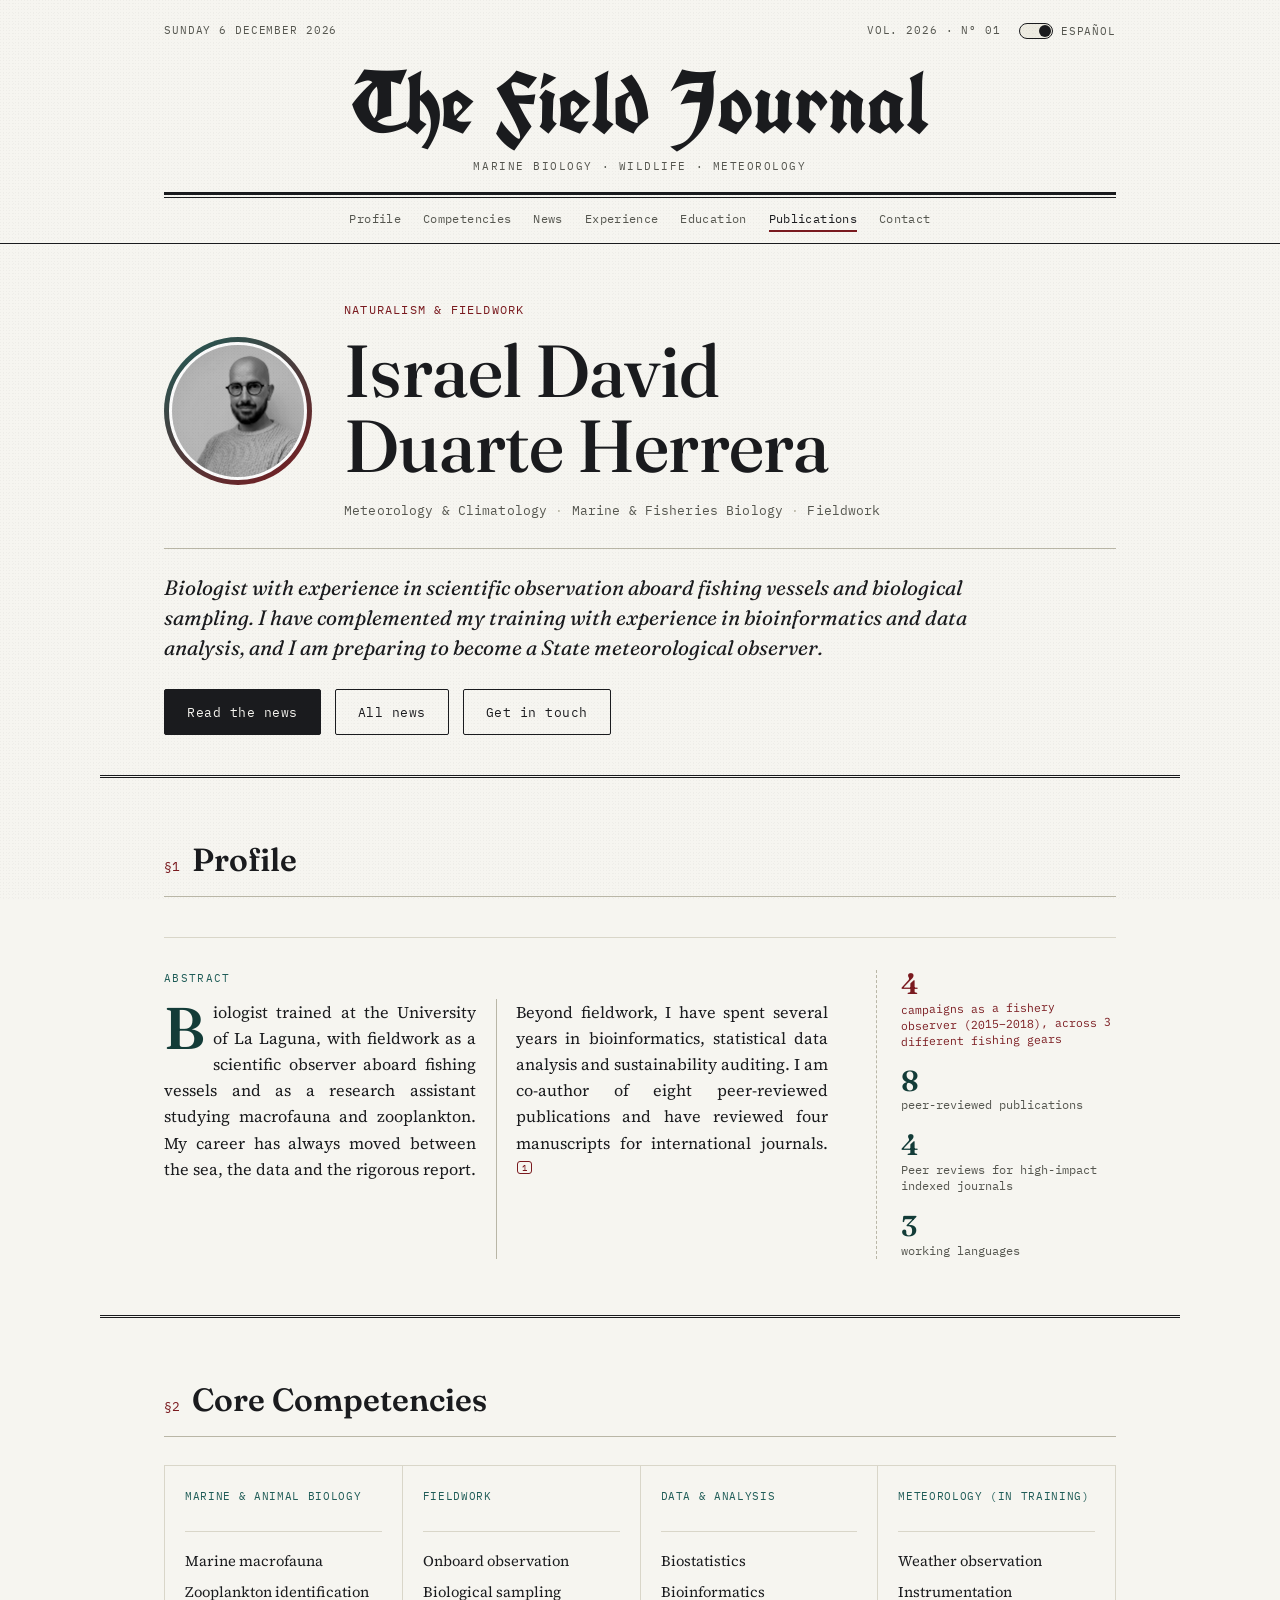
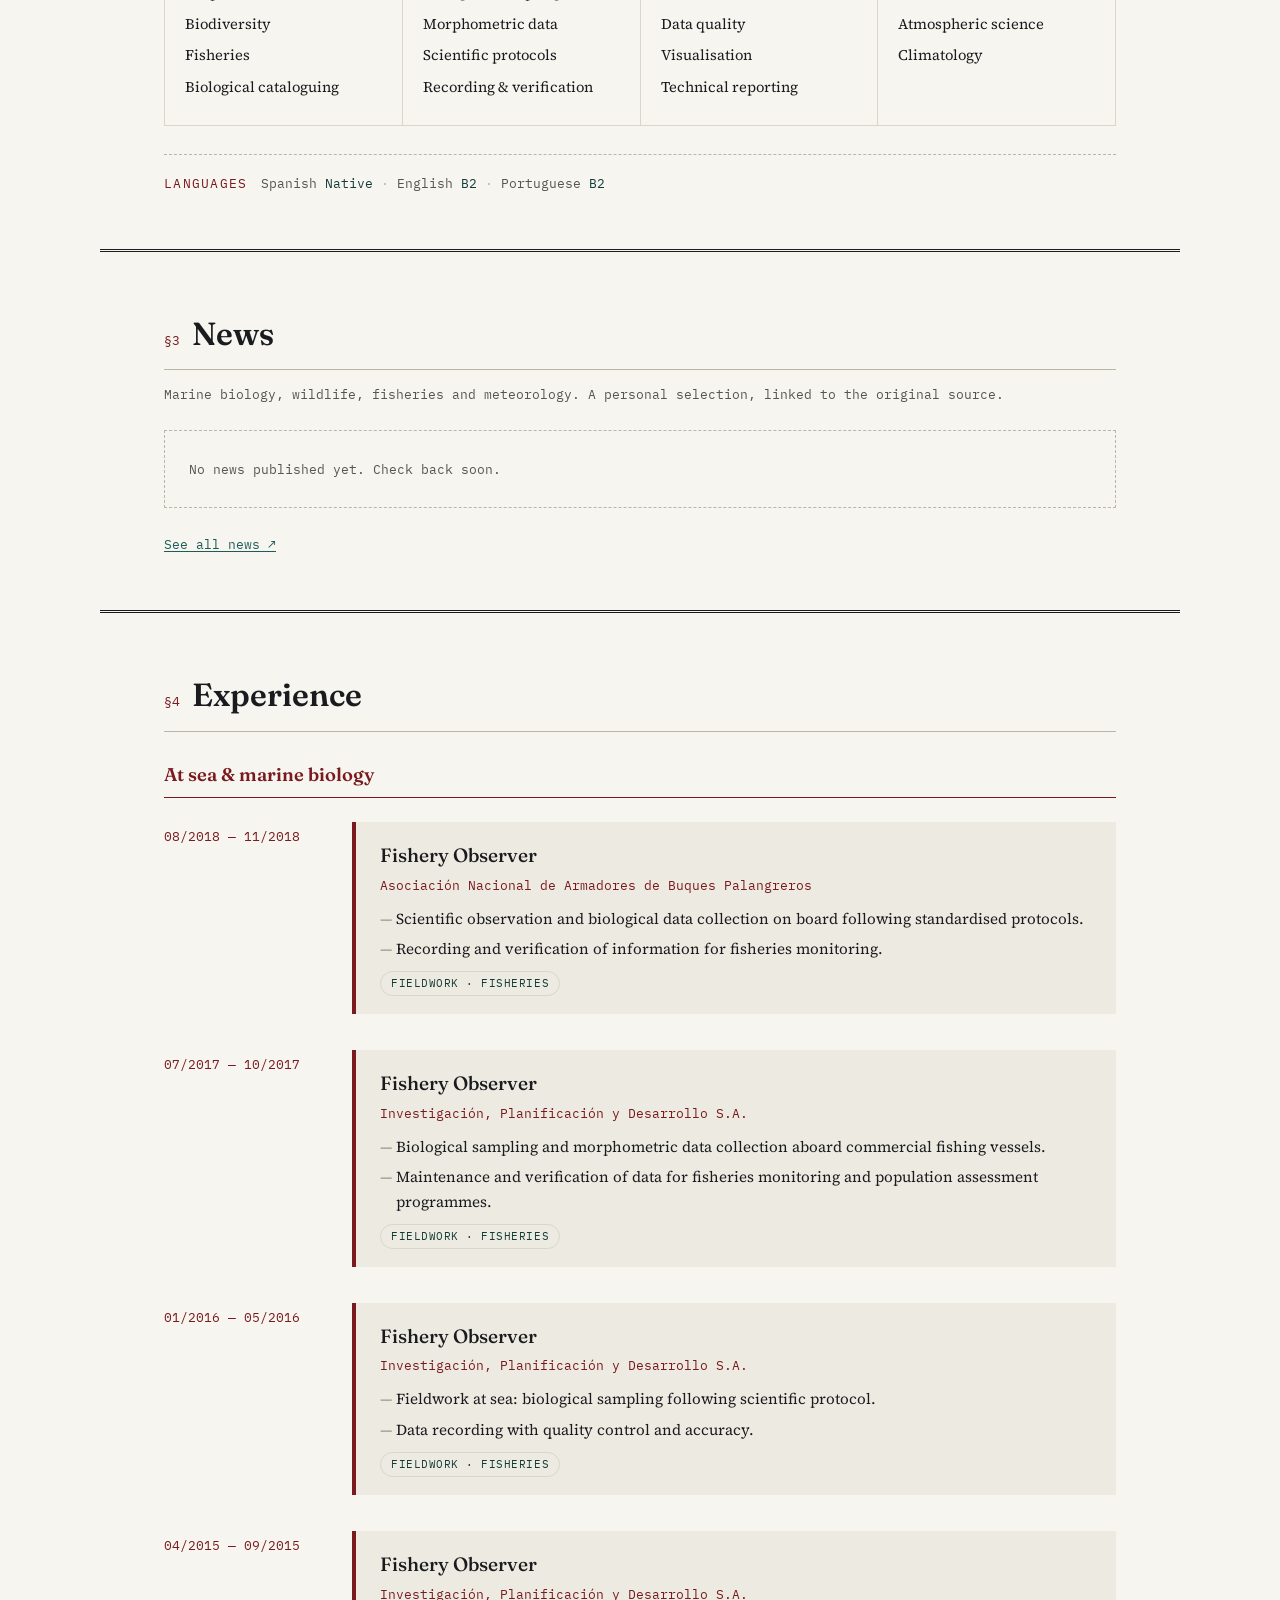
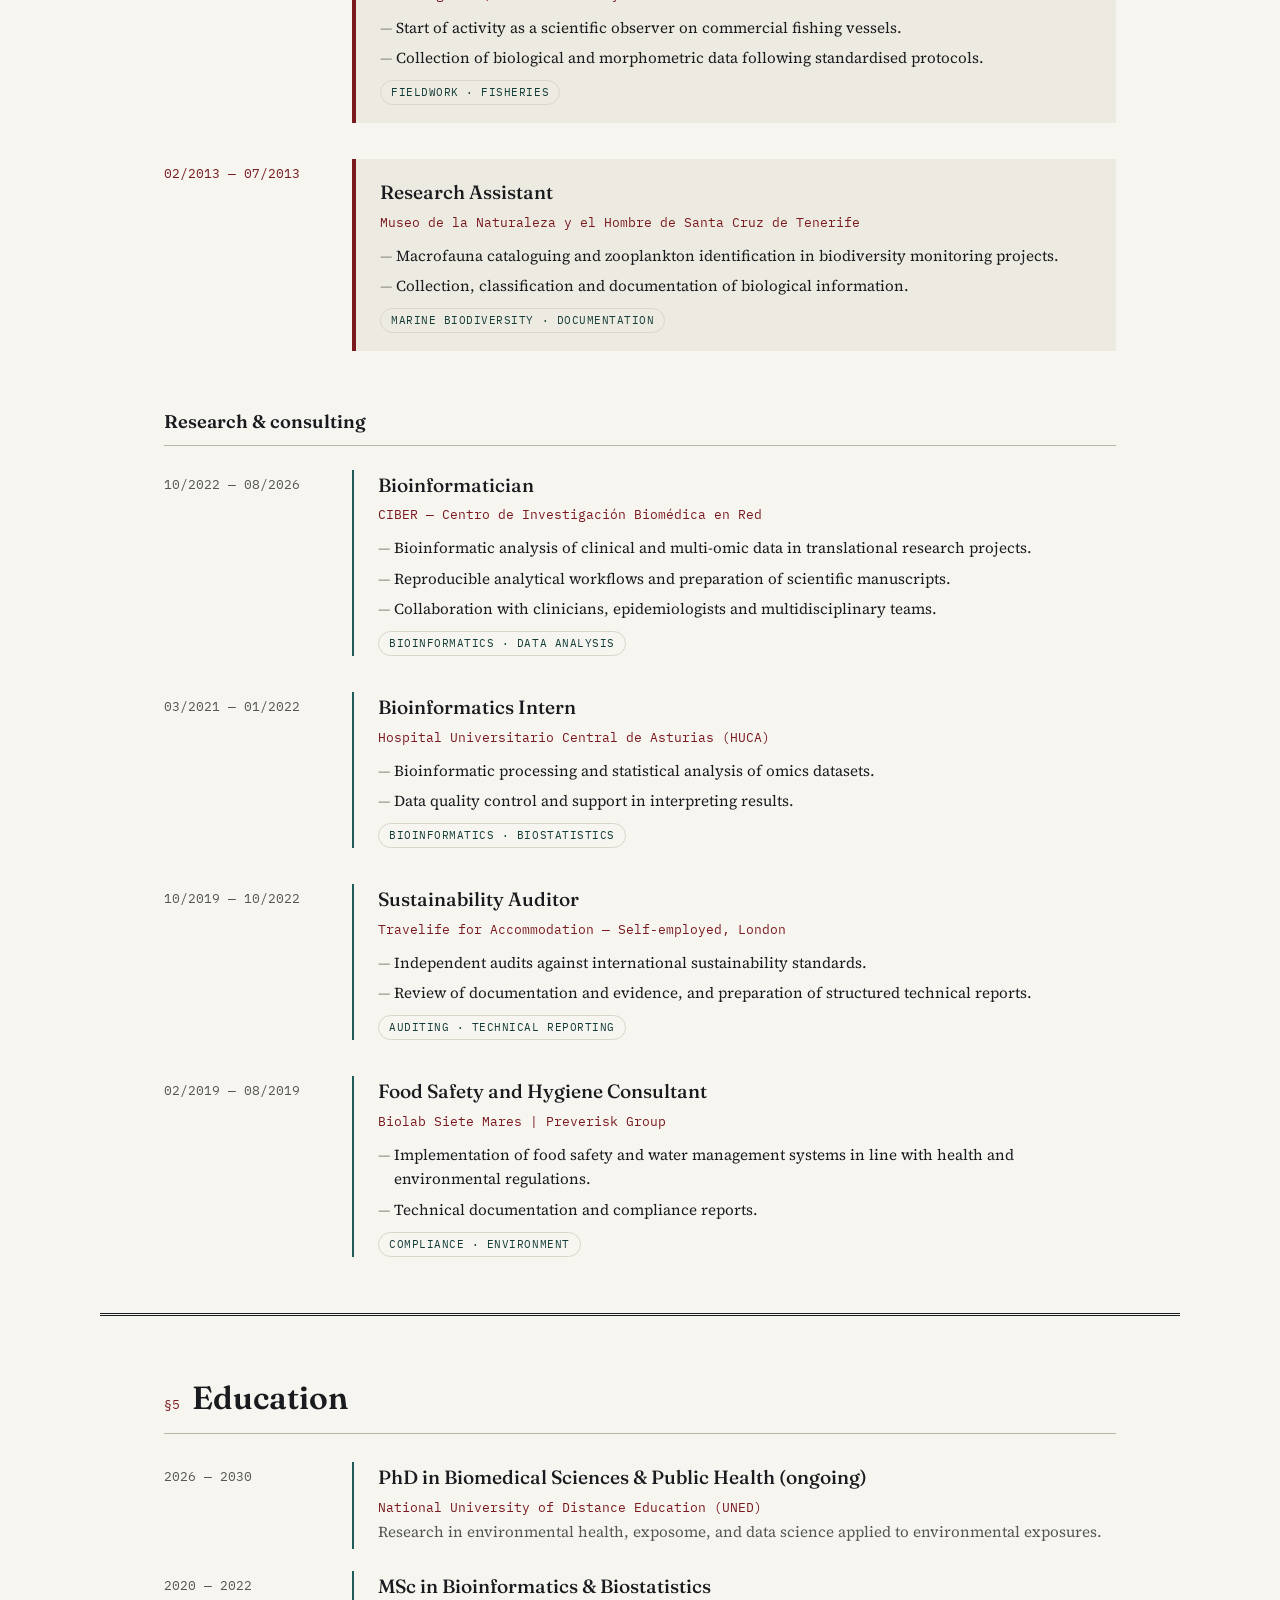
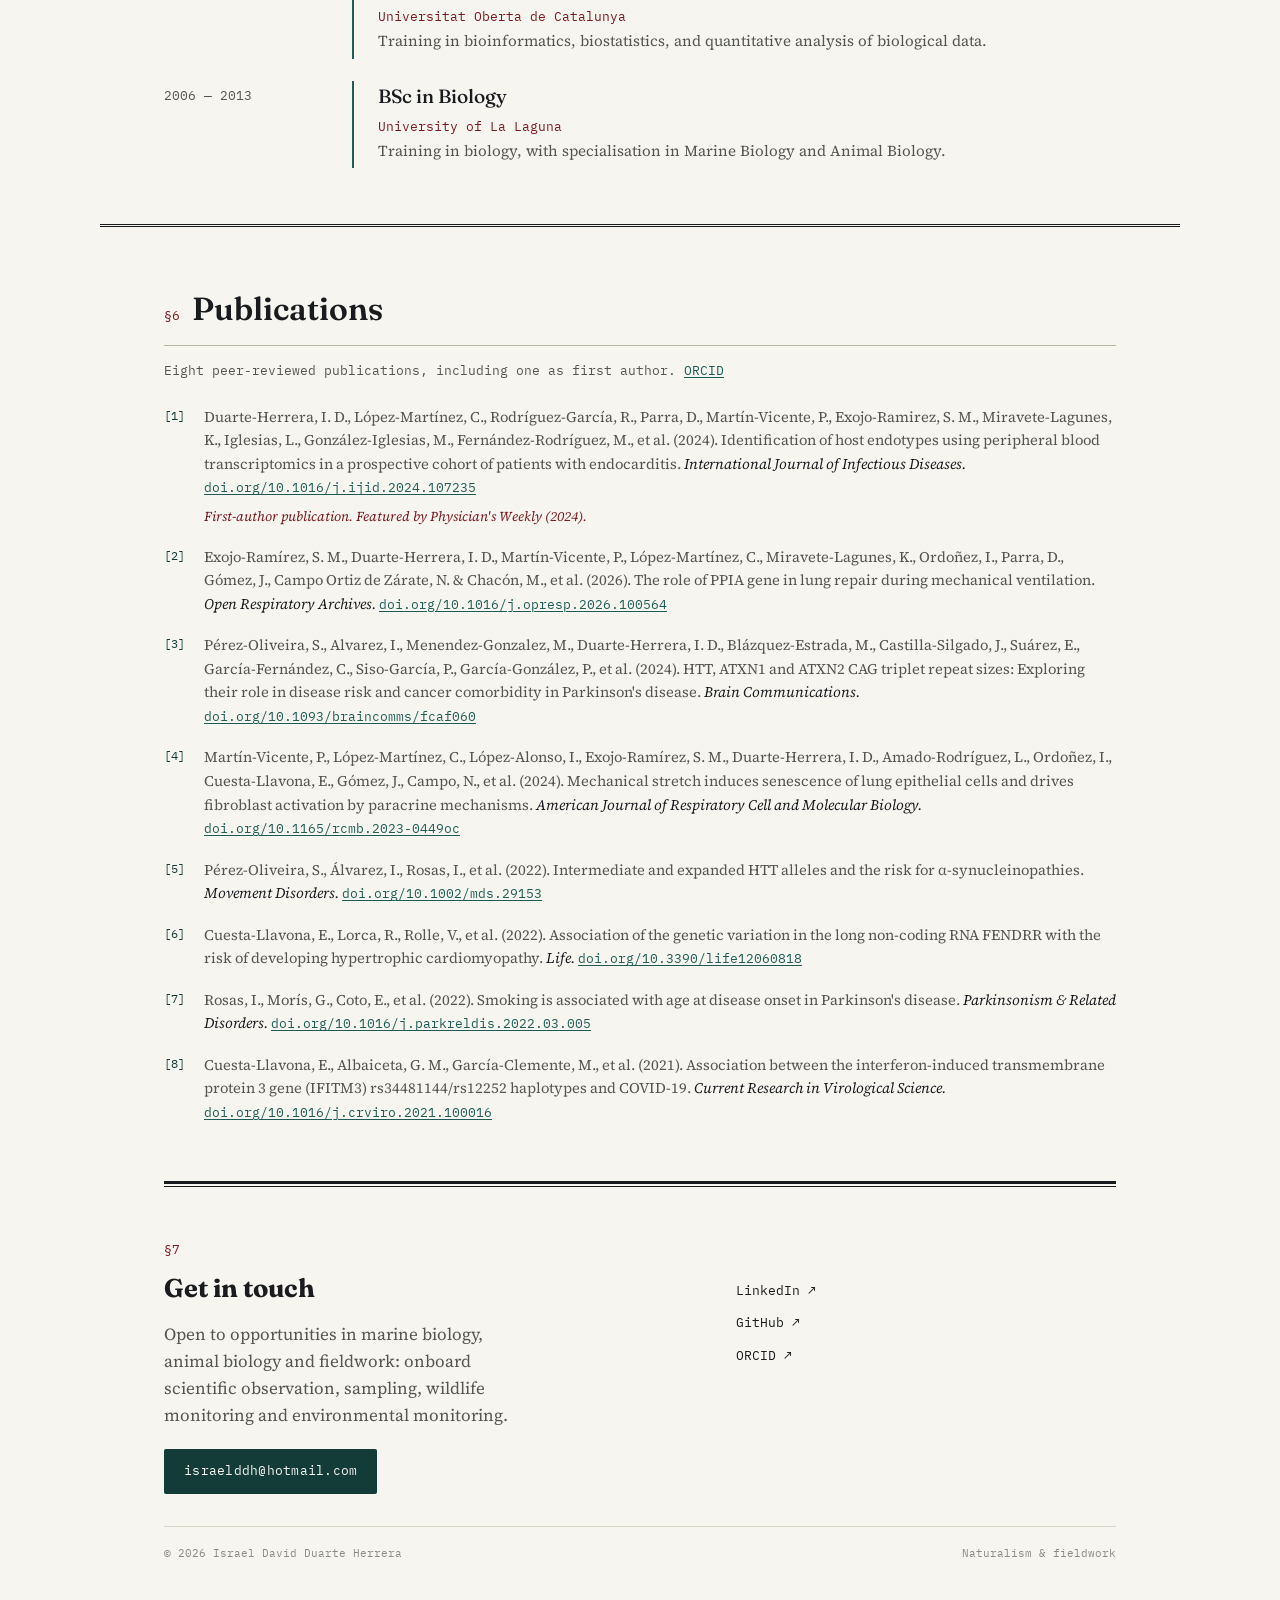
==== index.html @ ff7e184a "Fix HTML links and font loading" ====
<!DOCTYPE html>
<html lang="en">
<head>
  <meta charset="UTF-8">
  <meta name="viewport" content="width=device-width, initial-scale=1.0">

  <title>Israel David Duarte Herrera — Meteorology, Marine Biology & Fieldwork</title>

  <meta name="description" content="Israel David Duarte Herrera, biologist with experience in scientific observation aboard fishing vessels, biological sampling, bioinformatics and data analysis. News on meteorology, marine biology and wildlife.">

  <!-- Google Fonts -->
  <link rel="preconnect" href="https://fonts.googleapis.com">
  <link rel="preconnect" href="https://fonts.gstatic.com" crossorigin>
  <link
    href="https://fonts.googleapis.com/css2?family=Fraunces:ital,opsz,wght@0,9..144,400;0,9..144,500;0,9..144,600;1,9..144,500&family=Source+Serif+4:ital,opsz,wght@0,8..60,400;0,8..60,500;0,8..60,600;1,0..60,400&family=IBM+Plex+Mono:wght@400;500;600&family=UnifrakturCook:wght@700&display=swap"
    rel="stylesheet"
  >

  <!-- Favicon -->
  <link
    rel="icon"
    type="image/svg+xml"
    href="data:image/svg+xml,%3Csvg%20xmlns%3D%22http%3A%2F%2Fwww.w3.org%2F2000%2Fsvg%22%20viewBox%3D%220%200%2064%2064%22%3E%3Crect%20width%3D%2264%22%20height%3D%2264%22%20rx%3D%2214%22%20fill%3D%22%231A1B1E%22%2F%3E%3Ctext%20x%3D%2232%22%20y%3D%2243%22%20font-family%3D%22Georgia%2CCambria%2Cserif%22%20font-size%3D%2227%22%20font-weight%3D%22700%22%20letter-spacing%3D%220.5%22%20fill%3D%22%23F6F5F0%22%20text-anchor%3D%22middle%22%3EID%3C%2Ftext%3E%3C%2Fsvg%3E"
  >

  <link rel="stylesheet" href="style.css">

  <script>
    (function () {
      var stored = localStorage.getItem('lang');
      document.documentElement.setAttribute(
        'lang',
        stored === 'es' ? 'es' : 'en'
      );
    })();
  </script>
</head>

<body>

<div class="grain" aria-hidden="true"></div>

<!-- ============ MASTHEAD ============ -->
<header class="masthead">
  <div class="masthead__row">
    <span class="masthead__meta" id="dateline"></span>

    <div class="masthead__row-right">
      <span class="masthead__meta">Vol. 2026 · Nº 01</span>

      <button
        class="lang-toggle"
        id="langToggle"
        type="button"
        aria-pressed="false"
        aria-label="Cambiar idioma / Switch language"
      >
        <span class="lang-toggle__track">
          <span class="lang-toggle__thumb"></span>
        </span>
        <span class="lang-toggle__label">Español</span>
      </button>
    </div>
  </div>

  <div class="nameplate">
    <p class="nameplate__title">
      <span data-lang="es">Diario de Campo</span>
      <span data-lang="en">The Field Journal</span>
    </p>

    <p class="nameplate__sub">
      <span data-lang="es">Biología marina · Fauna · Meteorología</span>
      <span data-lang="en">Marine biology · Wildlife · Meteorology</span>
    </p>
  </div>

  <div class="masthead__rule"></div>
</header>

<div class="navbar">
  <nav class="masthead__nav" aria-label="Primary">
    <a href="#profile">
      <span data-lang="es">Perfil</span>
      <span data-lang="en">Profile</span>
    </a>

    <a href="#competencies">
      <span data-lang="es">Competencias</span>
      <span data-lang="en">Competencies</span>
    </a>

    <a href="#news">
      <span data-lang="es">Noticias</span>
      <span data-lang="en">News</span>
    </a>

    <a href="#experience">
      <span data-lang="es">Experiencia</span>
      <span data-lang="en">Experience</span>
    </a>

    <a href="#education">
      <span data-lang="es">Formación</span>
      <span data-lang="en">Education</span>
    </a>

    <a href="#publications">
      <span data-lang="es">Publicaciones</span>
      <span data-lang="en">Publications</span>
    </a>

    <a href="#contact">
      <span data-lang="es">Contacto</span>
      <span data-lang="en">Contact</span>
    </a>
  </nav>
</div>

<!-- ============ HERO ============ -->
<section class="hero" id="top">
  <div class="hero__inner">

    <div class="hero__identity">
      <div class="hero__avatar">
        <img src="foto.jpg" alt="Israel David Duarte Herrera">
      </div>

      <div class="hero__intro">
        <p class="eyebrow">
          <span data-lang="es">Naturalismo y trabajo de campo</span>
          <span data-lang="en">Naturalism & fieldwork</span>
        </p>

        <h1 class="hero__title">
          Israel David<br>Duarte Herrera
        </h1>

        <p class="hero__role">
          <span data-lang="es">
            Meteorología y Climatología
            <span class="hero__dot">·</span>
            Biología marina y pesquera
            <span class="hero__dot">·</span>
            Trabajo de campo
          </span>

          <span data-lang="en">
            Meteorology & Climatology
            <span class="hero__dot">·</span>
            Marine & Fisheries Biology
            <span class="hero__dot">·</span>
            Fieldwork
          </span>
        </p>
      </div>
    </div>

    <p class="hero__tagline" data-lang="es">
      Biólogo con experiencia en observación científica a bordo de buques pesqueros y muestreo biológico. He complementado mi formación con experiencia en bioinformática y análisis de datos, y me preparo para ser observador meteorológico del Estado.
    </p>

    <p class="hero__tagline" data-lang="en">
      Biologist with experience in scientific observation aboard fishing vessels and biological sampling. I have complemented my training with experience in bioinformatics and data analysis, and I am preparing to become a State meteorological observer.
    </p>

    <div class="hero__cta">
      <a class="btn btn--primary" href="#news">
        <span data-lang="es">Ver noticias</span>
        <span data-lang="en">Read the news</span>
      </a>

      <a class="btn btn--ghost" href="blog.html">
        <span data-lang="es">Todas las noticias</span>
        <span data-lang="en">All news</span>
      </a>

      <a class="btn btn--ghost" href="#contact">
        <span data-lang="es">Contacto</span>
        <span data-lang="en">Get in touch</span>
      </a>
    </div>

  </div>
</section>

<!-- ============ PROFILE ============ -->
<section class="section" id="profile">

  <div class="section__head">
    <span class="section__num">§1</span>
    <h2>
      <span data-lang="es">Perfil</span>
      <span data-lang="en">Profile</span>
    </h2>
  </div>

  <div class="hero__grid">

    <div class="hero__abstract">

      <span class="hero__label">
        <span data-lang="es">Resumen</span>
        <span data-lang="en">Abstract</span>
      </span>

      <p class="drop-cap" data-lang="es">
        Biólogo formado en la Universidad de La Laguna, con trabajo de campo como observador científico en buques pesqueros y como asistente de investigación en el estudio de macrofauna y zooplancton. Mi trayectoria se ha movido siempre entre el mar, el dato y el informe riguroso.
      </p>

      <p class="drop-cap" data-lang="en">
        Biologist trained at the University of La Laguna, with fieldwork as a scientific observer aboard fishing vessels and as a research assistant studying macrofauna and zooplankton. My career has always moved between the sea, the data and the rigorous report.
      </p>

      <p data-lang="es">
        Además del campo, he trabajado varios años en bioinformática, análisis estadístico de datos y auditoría de sostenibilidad. Soy coautor de ocho publicaciones revisadas por pares y he revisado cuatro manuscritos para revistas internacionales.
        <sup class="cite"><a href="#pub-list">1</a></sup>
      </p>

      <p data-lang="en">
        Beyond fieldwork, I have spent several years in bioinformatics, statistical data analysis and sustainability auditing. I am co-author of eight peer-reviewed publications and have reviewed four manuscripts for international journals.
        <sup class="cite"><a href="#pub-list">1</a></sup>
      </p>

    </div>

    <aside class="hero__margin" aria-label="Key figures">

      <div class="marginnote marginnote--pen">
        <span class="marginnote__num">4</span>
        <span class="marginnote__label">
          <span data-lang="es">
            campañas como observador pesquero (2015–2018), en 3 artes de pesca distintas
          </span>
          <span data-lang="en">
            campaigns as a fishery observer (2015–2018), across 3 different fishing gears
          </span>
        </span>
      </div>

      <div class="marginnote">
        <span class="marginnote__num">8</span>
        <span class="marginnote__label">
          <span data-lang="es">publicaciones revisadas por pares</span>
          <span data-lang="en">peer-reviewed publications</span>
        </span>
      </div>

      <div class="marginnote">
        <span class="marginnote__num">4</span>
        <span class="marginnote__label">
          <span data-lang="es">Revisiones en revistas indexadas de alto impacto</span>
          <span data-lang="en">Peer reviews for high-impact indexed journals</span>
        </span>
      </div>

      <div class="marginnote">
        <span class="marginnote__num">3</span>
        <span class="marginnote__label">
          <span data-lang="es">idiomas de trabajo</span>
          <span data-lang="en">working languages</span>
        </span>
      </div>

    </aside>

  </div>
</section>

<!-- ============ COMPETENCIES ============ -->
<section class="section" id="competencies">

  <div class="section__head">
    <span class="section__num">§2</span>
    <h2>
      <span data-lang="es">Competencias</span>
      <span data-lang="en">Core Competencies</span>
    </h2>
  </div>

  <div class="comp-grid">

    <div class="comp-card">
      <span class="comp-card__label">
        <span data-lang="es">Biología marina y animal</span>
        <span data-lang="en">Marine & Animal Biology</span>
      </span>

      <ul data-lang="es">
        <li>Macrofauna marina</li>
        <li>Identificación de zooplancton</li>
        <li>Biodiversidad</li>
        <li>Pesquerías</li>
        <li>Catalogación biológica</li>
      </ul>

      <ul data-lang="en">
        <li>Marine macrofauna</li>
        <li>Zooplankton identification</li>
        <li>Biodiversity</li>
        <li>Fisheries</li>
        <li>Biological cataloguing</li>
      </ul>
    </div>

    <div class="comp-card">
      <span class="comp-card__label">
        <span data-lang="es">Trabajo de campo</span>
        <span data-lang="en">Fieldwork</span>
      </span>

      <ul data-lang="es">
        <li>Observación a bordo</li>
        <li>Muestreo biológico</li>
        <li>Datos morfométricos</li>
        <li>Protocolos científicos</li>
        <li>Registro y verificación</li>
      </ul>

      <ul data-lang="en">
        <li>Onboard observation</li>
        <li>Biological sampling</li>
        <li>Morphometric data</li>
        <li>Scientific protocols</li>
        <li>Recording & verification</li>
      </ul>
    </div>

    <div class="comp-card">
      <span class="comp-card__label">
        <span data-lang="es">Datos y análisis</span>
        <span data-lang="en">Data & Analysis</span>
      </span>

      <ul data-lang="es">
        <li>Bioestadística</li>
        <li>Bioinformática</li>
        <li>Calidad del dato</li>
        <li>Visualización</li>
        <li>Informes técnicos</li>
      </ul>

      <ul data-lang="en">
        <li>Biostatistics</li>
        <li>Bioinformatics</li>
        <li>Data quality</li>
        <li>Visualisation</li>
        <li>Technical reporting</li>
      </ul>
    </div>

    <div class="comp-card">
      <span class="comp-card__label">
        <span data-lang="es">Meteorología (en formación)</span>
        <span data-lang="en">Meteorology (in training)</span>
      </span>

      <ul data-lang="es">
        <li>Observación meteorológica</li>
        <li>Instrumentación</li>
        <li>Ciencias de la atmósfera</li>
        <li>Climatología</li>
      </ul>

      <ul data-lang="en">
        <li>Weather observation</li>
        <li>Instrumentation</li>
        <li>Atmospheric science</li>
        <li>Climatology</li>
      </ul>
    </div>

  </div>

  <div class="lang-strip">
    <span class="lang-strip__label">
      <span data-lang="es">Idiomas</span>
      <span data-lang="en">Languages</span>
    </span>

    <span class="lang-item">
      <span data-lang="es">Español</span>
      <span data-lang="en">Spanish</span>
      <em>
        <span data-lang="es">Nativo</span>
        <span data-lang="en">Native</span>
      </em>
    </span>

    <span class="lang-sep">·</span>

    <span class="lang-item">
      <span data-lang="es">Inglés</span>
      <span data-lang="en">English</span>
      <em>B2</em>
    </span>

    <span class="lang-sep">·</span>

    <span class="lang-item">
      <span data-lang="es">Portugués</span>
      <span data-lang="en">Portuguese</span>
      <em>B2</em>
    </span>
  </div>

</section>

<!-- ============ NEWS / BLOG ============ -->
<section class="section" id="news">

  <div class="section__head">
    <span class="section__num">§3</span>
    <h2>
      <span data-lang="es">Noticias</span>
      <span data-lang="en">News</span>
    </h2>
  </div>

  <p class="section__note" data-lang="es">
    Biología marina, fauna, pesquerías y meteorología. Selección personal, con enlace a la fuente original.
  </p>

  <p class="section__note" data-lang="en">
    Marine biology, wildlife, fisheries and meteorology. A personal selection, linked to the original source.
  </p>

  <div class="post-list" id="postList" data-limit="3"></div>

  <p class="section__more">
    <a href="blog.html">
      <span data-lang="es">Ver todas las noticias ↗</span>
      <span data-lang="en">See all news ↗</span>
    </a>
  </p>

</section>

<!-- ============ EXPERIENCE ============ -->
<section class="section" id="experience">

  <div class="section__head">
    <span class="section__num">§4</span>
    <h2>
      <span data-lang="es">Experiencia</span>
      <span data-lang="en">Experience</span>
    </h2>
  </div>

  <h3 class="timeline__label timeline__label--sea">
    <span data-lang="es">En el mar</span>
    <span data-lang="en">At sea & marine biology</span>
  </h3>

  <ol class="timeline">

    <li class="entry entry--sea">
      <div class="entry__date">08/2018 — 11/2018</div>

      <div class="entry__body">
        <h3>
          <span data-lang="es">Observador pesquero</span>
          <span data-lang="en">Fishery Observer</span>
        </h3>

        <p class="entry__org">
          Asociación Nacional de Armadores de Buques Palangreros
        </p>

        <ul data-lang="es">
          <li>Observación científica y recogida de datos biológicos a bordo siguiendo protocolos estandarizados.</li>
          <li>Registro y verificación de la información para el seguimiento de la actividad pesquera.</li>
        </ul>

        <ul data-lang="en">
          <li>Scientific observation and biological data collection on board following standardised protocols.</li>
          <li>Recording and verification of information for fisheries monitoring.</li>
        </ul>

        <span class="entry__tag">
          <span data-lang="es">Trabajo de campo · Pesquerías</span>
          <span data-lang="en">Fieldwork · Fisheries</span>
        </span>
      </div>
    </li>

    <li class="entry entry--sea">
      <div class="entry__date">07/2017 — 10/2017</div>

      <div class="entry__body">
        <h3>
          <span data-lang="es">Observador pesquero</span>
          <span data-lang="en">Fishery Observer</span>
        </h3>

        <p class="entry__org">
          Investigación, Planificación y Desarrollo S.A.
        </p>

        <ul data-lang="es">
          <li>Muestreo biológico y toma de datos morfométricos a bordo de buques pesqueros comerciales.</li>
          <li>Mantenimiento y verificación de datos para programas de seguimiento pesquero y evaluación de poblaciones.</li>
        </ul>

        <ul data-lang="en">
          <li>Biological sampling and morphometric data collection aboard commercial fishing vessels.</li>
          <li>Maintenance and verification of data for fisheries monitoring and population assessment programmes.</li>
        </ul>

        <span class="entry__tag">
          <span data-lang="es">Trabajo de campo · Pesquerías</span>
          <span data-lang="en">Fieldwork · Fisheries</span>
        </span>
      </div>
    </li>

    <li class="entry entry--sea">
      <div class="entry__date">01/2016 — 05/2016</div>

      <div class="entry__body">
        <h3>
          <span data-lang="es">Observador pesquero</span>
          <span data-lang="en">Fishery Observer</span>
        </h3>

        <p class="entry__org">
          Investigación, Planificación y Desarrollo S.A.
        </p>

        <ul data-lang="es">
          <li>Trabajo de campo en el mar: muestreo biológico según protocolo científico.</li>
          <li>Registro de datos con control de calidad y precisión.</li>
        </ul>

        <ul data-lang="en">
          <li>Fieldwork at sea: biological sampling following scientific protocol.</li>
          <li>Data recording with quality control and accuracy.</li>
        </ul>

        <span class="entry__tag">
          <span data-lang="es">Trabajo de campo · Pesquerías</span>
          <span data-lang="en">Fieldwork · Fisheries</span>
        </span>
      </div>
    </li>

    <li class="entry entry--sea">
      <div class="entry__date">04/2015 — 09/2015</div>

      <div class="entry__body">
        <h3>
          <span data-lang="es">Observador pesquero</span>
          <span data-lang="en">Fishery Observer</span>
        </h3>

        <p class="entry__org">
          Investigación, Planificación y Desarrollo S.A.
        </p>

        <ul data-lang="es">
          <li>Inicio de la actividad como observador científico en buques pesqueros comerciales.</li>
          <li>Recogida de datos biológicos y morfométricos siguiendo protocolos estandarizados.</li>
        </ul>

        <ul data-lang="en">
          <li>Start of activity as a scientific observer on commercial fishing vessels.</li>
          <li>Collection of biological and morphometric data following standardised protocols.</li>
        </ul>

        <span class="entry__tag">
          <span data-lang="es">Trabajo de campo · Pesquerías</span>
          <span data-lang="en">Fieldwork · Fisheries</span>
        </span>
      </div>
    </li>

    <li class="entry entry--sea">
      <div class="entry__date">02/2013 — 07/2013</div>

      <div class="entry__body">
        <h3>
          <span data-lang="es">Asistente de investigación</span>
          <span data-lang="en">Research Assistant</span>
        </h3>

        <p class="entry__org">
          Museo de la Naturaleza y el Hombre de Santa Cruz de Tenerife
        </p>

        <ul data-lang="es">
          <li>Catalogación de macrofauna e identificación de zooplancton en proyectos de seguimiento de la biodiversidad.</li>
          <li>Recogida, clasificación y documentación de información biológica.</li>
        </ul>

        <ul data-lang="en">
          <li>Macrofauna cataloguing and zooplankton identification in biodiversity monitoring projects.</li>
          <li>Collection, classification and documentation of biological information.</li>
        </ul>

        <span class="entry__tag">
          <span data-lang="es">Biodiversidad marina · Documentación</span>
          <span data-lang="en">Marine Biodiversity · Documentation</span>
        </span>
      </div>
    </li>

  </ol>

  <h3 class="timeline__label">
    <span data-lang="es">Investigación y consultoría</span>
    <span data-lang="en">Research & consulting</span>
  </h3>

  <ol class="timeline">

    <li class="entry">
      <div class="entry__date">10/2022 — 08/2026</div>

      <div class="entry__body">
        <h3>
          <span data-lang="es">Bioinformático</span>
          <span data-lang="en">Bioinformatician</span>
        </h3>

        <p class="entry__org">
          CIBER — Centro de Investigación Biomédica en Red
        </p>

        <ul data-lang="es">
          <li>Análisis bioinformático de datos clínicos y multi-ómicos en proyectos de investigación traslacional.</li>
          <li>Flujos de trabajo analíticos reproducibles y preparación de manuscritos científicos.</li>
          <li>Colaboración con clínicos, epidemiólogos y equipos multidisciplinares.</li>
        </ul>

        <ul data-lang="en">
          <li>Bioinformatic analysis of clinical and multi-omic data in translational research projects.</li>
          <li>Reproducible analytical workflows and preparation of scientific manuscripts.</li>
          <li>Collaboration with clinicians, epidemiologists and multidisciplinary teams.</li>
        </ul>

        <span class="entry__tag">
          <span data-lang="es">Bioinformática · Análisis de datos</span>
          <span data-lang="en">Bioinformatics · Data Analysis</span>
        </span>
      </div>
    </li>

    <li class="entry">
      <div class="entry__date">03/2021 — 01/2022</div>

      <div class="entry__body">
        <h3>
          <span data-lang="es">Becario de bioinformática</span>
          <span data-lang="en">Bioinformatics Intern</span>
        </h3>

        <p class="entry__org">
          Hospital Universitario Central de Asturias (HUCA)
        </p>

        <ul data-lang="es">
          <li>Procesamiento bioinformático y análisis estadístico de conjuntos de datos ómicos.</li>
          <li>Control de calidad del dato y apoyo a la interpretación de resultados.</li>
        </ul>

        <ul data-lang="en">
          <li>Bioinformatic processing and statistical analysis of omics datasets.</li>
          <li>Data quality control and support in interpreting results.</li>
        </ul>

        <span class="entry__tag">
          <span data-lang="es">Bioinformática · Bioestadística</span>
          <span data-lang="en">Bioinformatics · Biostatistics</span>
        </span>
      </div>
    </li>

    <li class="entry">
      <div class="entry__date">10/2019 — 10/2022</div>

      <div class="entry__body">
        <h3>
          <span data-lang="es">Auditor de sostenibilidad</span>
          <span data-lang="en">Sustainability Auditor</span>
        </h3>

        <p class="entry__org">
          <span data-lang="es">Travelife for Accommodation — Autónomo</span>
          <span data-lang="en">Travelife for Accommodation — Self-employed, London</span>
        </p>

        <ul data-lang="es">
          <li>Auditorías independientes según estándares internacionales de sostenibilidad.</li>
          <li>Revisión de documentación y evidencias, y redacción de informes técnicos estructurados.</li>
        </ul>

        <ul data-lang="en">
          <li>Independent audits against international sustainability standards.</li>
          <li>Review of documentation and evidence, and preparation of structured technical reports.</li>
        </ul>

        <span class="entry__tag">
          <span data-lang="es">Auditoría · Informes técnicos</span>
          <span data-lang="en">Auditing · Technical Reporting</span>
        </span>
      </div>
    </li>

    <li class="entry">
      <div class="entry__date">02/2019 — 08/2019</div>

      <div class="entry__body">
        <h3>
          <span data-lang="es">Consultor de seguridad alimentaria e higiene</span>
          <span data-lang="en">Food Safety and Hygiene Consultant</span>
        </h3>

        <p class="entry__org">
          Biolab Siete Mares | Preverisk Group
        </p>

        <ul data-lang="es">
          <li>Implantación de sistemas de seguridad alimentaria y gestión del agua conforme a la normativa sanitaria y ambiental.</li>
          <li>Documentación técnica e informes de cumplimiento normativo.</li>
        </ul>

        <ul data-lang="en">
          <li>Implementation of food safety and water management systems in line with health and environmental regulations.</li>
          <li>Technical documentation and compliance reports.</li>
        </ul>

        <span class="entry__tag">
          <span data-lang="es">Cumplimiento · Medio ambiente</span>
          <span data-lang="en">Compliance · Environment</span>
        </span>
      </div>
    </li>

  </ol>

</section>

<!-- ============ EDUCATION ============ -->
<section class="section" id="education">

  <div class="section__head">
    <span class="section__num">§5</span>

    <h2>
      <span data-lang="es">Formación</span>
      <span data-lang="en">Education</span>
    </h2>
  </div>

  <ol class="timeline timeline--compact">

    <li class="entry">
      <div class="entry__date">2026 — 2030</div>

      <div class="entry__body">
        <h3>
          <span data-lang="es">Doctorado en Ciencias Biomédicas y Salud Pública (en curso)</span>
          <span data-lang="en">PhD in Biomedical Sciences & Public Health (ongoing)</span>
        </h3>

        <p class="entry__org">
          <span data-lang="es">Universidad Nacional de Educación a Distancia (UNED)</span>
          <span data-lang="en">National University of Distance Education (UNED)</span>
        </p>

        <p class="entry__description">
          <span data-lang="es">Investigación en salud ambiental, exposoma y ciencia de datos aplicada a exposiciones ambientales.</span>
          <span data-lang="en">Research in environmental health, exposome, and data science applied to environmental exposures.</span>
        </p>
      </div>
    </li>

    <li class="entry">
      <div class="entry__date">2020 — 2022</div>

      <div class="entry__body">
        <h3>
          <span data-lang="es">Máster en Bioinformática y Bioestadística</span>
          <span data-lang="en">MSc in Bioinformatics & Biostatistics</span>
        </h3>

        <p class="entry__org">
          Universitat Oberta de Catalunya
        </p>

        <p class="entry__description">
          <span data-lang="es">Formación en bioinformática, bioestadística y análisis cuantitativo de datos biológicos.</span>
          <span data-lang="en">Training in bioinformatics, biostatistics, and quantitative analysis of biological data.</span>
        </p>
      </div>
    </li>

    <li class="entry">
      <div class="entry__date">2006 — 2013</div>

      <div class="entry__body">
        <h3>
          <span data-lang="es">Grado en Biología</span>
          <span data-lang="en">BSc in Biology</span>
        </h3>

        <p class="entry__org">
          <span data-lang="es">Universidad de La Laguna</span>
          <span data-lang="en">University of La Laguna</span>
        </p>

        <p class="entry__description">
          <span data-lang="es">Formación en biología, con especialización en Biología Marina y Biología Animal.</span>
          <span data-lang="en">Training in biology, with specialisation in Marine Biology and Animal Biology.</span>
        </p>
      </div>
    </li>

  </ol>

</section>

<!-- ============ PUBLICATIONS ============ -->
<section class="section" id="publications">

  <div class="section__head">
    <span class="section__num">§6</span>

    <h2>
      <span data-lang="es">Publicaciones</span>
      <span data-lang="en">Publications</span>
    </h2>
  </div>

  <p class="section__note" data-lang="es">
    Ocho publicaciones revisadas por pares, una como primer autor.
    <a
      href="https://orcid.org/0000-0001-5427-6019"
      target="_blank"
      rel="noopener"
    >ORCID</a>
  </p>

  <p class="section__note" data-lang="en">
    Eight peer-reviewed publications, including one as first author.
    <a
      href="https://orcid.org/0000-0001-5427-6019"
      target="_blank"
      rel="noopener"
    >ORCID</a>
  </p>

  <ol class="ref-list" id="pub-list">

    <li id="ref-1">
      <p>
        Duarte-Herrera, I. D., López-Martínez, C., Rodríguez-García, R., Parra, D., Martín-Vicente, P., Exojo-Ramirez, S. M., Miravete-Lagunes, K., Iglesias, L., González-Iglesias, M., Fernández-Rodríguez, M., et al. (2024).
        Identification of host endotypes using peripheral blood transcriptomics in a prospective cohort of patients with endocarditis.
        <em>International Journal of Infectious Diseases.</em>
        <a
          href="https://doi.org/10.1016/j.ijid.2024.107235"
          target="_blank"
          rel="noopener"
        >doi.org/10.1016/j.ijid.2024.107235</a>
      </p>

      <p class="pub-highlight" data-lang="es">
        Publicación como primer autor. Destacada por Physician's Weekly (2024).
      </p>

      <p class="pub-highlight" data-lang="en">
        First-author publication. Featured by Physician's Weekly (2024).
      </p>
    </li>

    <li id="ref-2">
      <p>
        Exojo-Ramírez, S. M., Duarte-Herrera, I. D., Martín-Vicente, P., López-Martínez, C., Miravete-Lagunes, K., Ordoñez, I., Parra, D., Gómez, J., Campo Ortiz de Zárate, N. & Chacón, M., et al. (2026).
        The role of PPIA gene in lung repair during mechanical ventilation.
        <em>Open Respiratory Archives.</em>
        <a
          href="https://doi.org/10.1016/j.opresp.2026.100564"
          target="_blank"
          rel="noopener"
        >doi.org/10.1016/j.opresp.2026.100564</a>
      </p>
    </li>

    <li id="ref-3">
      <p>
        Pérez-Oliveira, S., Alvarez, I., Menendez-Gonzalez, M., Duarte-Herrera, I. D., Blázquez-Estrada, M., Castilla-Silgado, J., Suárez, E., García-Fernández, C., Siso-García, P., García-González, P., et al. (2024).
        HTT, ATXN1 and ATXN2 CAG triplet repeat sizes: Exploring their role in disease risk and cancer comorbidity in Parkinson's disease.
        <em>Brain Communications.</em>
        <a
          href="https://doi.org/10.1093/braincomms/fcaf060"
          target="_blank"
          rel="noopener"
        >doi.org/10.1093/braincomms/fcaf060</a>
      </p>
    </li>

    <li id="ref-4">
      <p>
        Martín-Vicente, P., López-Martínez, C., López-Alonso, I., Exojo-Ramírez, S. M., Duarte-Herrera, I. D., Amado-Rodríguez, L., Ordoñez, I., Cuesta-Llavona, E., Gómez, J., Campo, N., et al. (2024).
        Mechanical stretch induces senescence of lung epithelial cells and drives fibroblast activation by paracrine mechanisms.
        <em>American Journal of Respiratory Cell and Molecular Biology.</em>
        <a
          href="https://doi.org/10.1165/rcmb.2023-0449oc"
          target="_blank"
          rel="noopener"
        >doi.org/10.1165/rcmb.2023-0449oc</a>
      </p>
    </li>

    <li id="ref-5">
      <p>
        Pérez-Oliveira, S., Álvarez, I., Rosas, I., et al. (2022).
        Intermediate and expanded HTT alleles and the risk for α-synucleinopathies.
        <em>Movement Disorders.</em>
        <a
          href="https://doi.org/10.1002/mds.29153"
          target="_blank"
          rel="noopener"
        >doi.org/10.1002/mds.29153</a>
      </p>
    </li>

    <li id="ref-6">
      <p>
        Cuesta-Llavona, E., Lorca, R., Rolle, V., et al. (2022).
        Association of the genetic variation in the long non-coding RNA FENDRR with the risk of developing hypertrophic cardiomyopathy.
        <em>Life.</em>
        <a
          href="https://doi.org/10.3390/life12060818"
          target="_blank"
          rel="noopener"
        >doi.org/10.3390/life12060818</a>
      </p>
    </li>

    <li id="ref-7">
      <p>
        Rosas, I., Morís, G., Coto, E., et al. (2022).
        Smoking is associated with age at disease onset in Parkinson's disease.
        <em>Parkinsonism & Related Disorders.</em>
        <a
          href="https://doi.org/10.1016/j.parkreldis.2022.03.005"
          target="_blank"
          rel="noopener"
        >doi.org/10.1016/j.parkreldis.2022.03.005</a>
      </p>
    </li>

    <li id="ref-8">
      <p>
        Cuesta-Llavona, E., Albaiceta, G. M., García-Clemente, M., et al. (2021).
        Association between the interferon-induced transmembrane protein 3 gene (IFITM3) rs34481144/rs12252 haplotypes and COVID-19.
        <em>Current Research in Virological Science.</em>
        <a
          href="https://doi.org/10.1016/j.crviro.2021.100016"
          target="_blank"
          rel="noopener"
        >doi.org/10.1016/j.crviro.2021.100016</a>
      </p>
    </li>

  </ol>

</section>

<!-- ============ CONTACT / FOOTER ============ -->
<footer class="colophon" id="contact">

  <div class="colophon__rule"></div>

  <div class="colophon__grid">

    <div>
      <span class="section__num">§7</span>

      <h2>
        <span data-lang="es">Contacto</span>
        <span data-lang="en">Get in touch</span>
      </h2>

      <p data-lang="es">
        Abierto a oportunidades en biología marina, biología animal y trabajo de campo: observación científica a bordo, muestreo, seguimiento de fauna y monitorización ambiental.
      </p>

      <p data-lang="en">
        Open to opportunities in marine biology, animal biology and fieldwork: onboard scientific observation, sampling, wildlife monitoring and environmental monitoring.
      </p>

      <a class="contact-btn" href="mailto:israelddh@hotmail.com">
        israelddh@hotmail.com
      </a>
    </div>

    <div class="colophon__links">

      <a
        href="https://linkedin.com/in/israel-duarte"
        target="_blank"
        rel="noopener"
      >LinkedIn ↗</a>

      <a
        href="https://github.com/Israelddh"
        target="_blank"
        rel="noopener"
      >GitHub ↗</a>

      <a
        href="https://orcid.org/0000-0001-5427-6019"
        target="_blank"
        rel="noopener"
      >ORCID ↗</a>

    </div>

  </div>

  <div class="colophon__bottom">
    <span>
      © <span id="year"></span> Israel David Duarte Herrera
    </span>

    <span>
      <span data-lang="es">Naturalismo y trabajo de campo</span>
      <span data-lang="en">Naturalism & fieldwork</span>
    </span>
  </div>

</footer>

<script src="posts.js"></script>
<script src="script.js"></script>

</body>
</html>
---- style.css ----
/* ============================================================
   TOKENS
   ============================================================ */
:root{
  --paper: #F6F5F0;
  --paper-dim: #EDEBE1;
  --ink: #1A1B1E;
  --ink-soft: #55564F;
  --ink-faint: #8A8B82;
  --teal: #1F5C57;
  --teal-dark: #133C38;
  --rust: #7A1A1F;
  --line: #D9D6C9;
  --line-strong: #B9B6A6;

  --serif-display: "Fraunces", "Iowan Old Style", serif;
  --serif-body: "Source Serif 4", Georgia, serif;
  --mono: "IBM Plex Mono", "SFMono-Regular", Menlo, monospace;
  --blackletter: "UnifrakturCook", "Old English Text MT", "Fraunces", serif;

  --max: 1080px;
  --gutter: clamp(20px, 5vw, 64px);
}

body, .masthead, .section, .hero, .comp-card, .colophon, .entry__body{
  transition: background-color 0.3s ease, border-color 0.3s ease, color 0.3s ease, box-shadow 0.3s ease;
}

*{ box-sizing: border-box; }

/* bilingual content: show only the active language */
html[lang="es"] [data-lang="en"],
html[lang="en"] [data-lang="es"]{ display: none !important; }

html{ scroll-behavior: smooth; }

body{
  margin: 0;
  background: var(--paper);
  color: var(--ink);
  font-family: var(--serif-body);
  font-size: 17px;
  line-height: 1.6;
  -webkit-font-smoothing: antialiased;
}

/* subtle paper grain, purely decorative */
.grain{
  position: fixed;
  inset: 0;
  pointer-events: none;
  z-index: 999;
  opacity: 0.035;
  mix-blend-mode: multiply;
  background-image:
    radial-gradient(circle at 20% 30%, #000 0.5px, transparent 0.5px),
    radial-gradient(circle at 60% 70%, #000 0.5px, transparent 0.5px);
  background-size: 3px 3px, 5px 5px;
}

a{ color: var(--teal); text-decoration-thickness: 1px; text-underline-offset: 2px; }
a:hover{ color: var(--rust); }
a:focus-visible, button:focus-visible{
  outline: 2px solid var(--rust);
  outline-offset: 3px;
}

h1,h2,h3{ font-family: var(--serif-display); color: var(--ink); margin: 0; }

ul{ margin: 0; padding: 0; list-style: none; }

/* ============================================================
   MASTHEAD
   ============================================================ */
.masthead{
  max-width: var(--max);
  margin: 0 auto;
  padding: 22px var(--gutter) 0;
}
.navbar{
  position: sticky;
  top: 0;
  z-index: 50;
  background: var(--paper);
  border-bottom: 1px solid var(--ink);
}
.nameplate{ text-align: center; padding: 20px 0 16px; }
.nameplate__title{
  margin: 0;
  font-family: var(--blackletter);
  font-weight: 700;
  font-size: clamp(2.6rem, 8vw, 5.4rem);
  line-height: 1;
  color: var(--ink);
}
.nameplate__sub{
  margin: 12px 0 0;
  font-family: var(--mono);
  font-size: 11px;
  letter-spacing: 0.14em;
  text-transform: uppercase;
  color: var(--ink-soft);
}
.masthead__row{
  flex-wrap: wrap;
  gap: 8px;
  display: flex;
  justify-content: space-between;
  align-items: center;
  font-family: var(--mono);
  font-size: 11px;
  letter-spacing: 0.08em;
  text-transform: uppercase;
  color: var(--ink-soft);
}
.masthead__row-right{
  display: flex;
  align-items: center;
  gap: 18px;
}

.lang-toggle{
  display: inline-flex;
  align-items: center;
  gap: 8px;
  background: none;
  border: none;
  padding: 0;
  cursor: pointer;
  font-family: var(--mono);
  font-size: 11px;
  letter-spacing: 0.08em;
  text-transform: uppercase;
  color: var(--ink-soft);
}
.lang-toggle:hover{ color: var(--ink); }
.lang-toggle__track{
  position: relative;
  width: 34px;
  height: 16px;
  border: 1px solid var(--ink);
  border-radius: 9px;
  background: var(--paper-dim);
  transition: background-color 0.3s ease, border-color 0.3s ease;
}
.lang-toggle__thumb{
  position: absolute;
  top: 1px;
  left: 1px;
  width: 12px;
  height: 12px;
  border-radius: 50%;
  background: var(--ink);
  transition: transform 0.3s ease;
}
.lang-toggle.is-en .lang-toggle__thumb{ transform: translateX(18px); }
.lang-toggle__label{ min-width: 52px; text-align: left; }
.masthead__rule{
  height: 6px;
  border-top: 3px solid var(--ink);
  border-bottom: 1px solid var(--ink);
  margin: 0;
}
.masthead__nav{
  display: flex;
  justify-content: center;
  gap: 6px 22px;
  max-width: var(--max);
  margin: 0 auto;
  padding: 11px var(--gutter);
  font-family: var(--mono);
  font-size: 12px;
  letter-spacing: 0.03em;
  flex-wrap: wrap;
}
.masthead__nav a{
  color: var(--ink-soft);
  text-decoration: none;
  white-space: nowrap;
}
.masthead__nav a:hover{ color: var(--rust); }
.masthead__nav a.is-active{ color: var(--ink); border-bottom: 2px solid var(--rust); padding-bottom: 2px; }

/* ============================================================
   HERO
   ============================================================ */
.hero{
  max-width: var(--max);
  margin: 0 auto;
  padding: 56px var(--gutter) 40px;
}
.hero__identity{
  padding-bottom: 26px;
  border-bottom: 1px solid var(--line-strong);
  display: flex;
  align-items: center;
  gap: 32px;
  flex-wrap: wrap;
}
.hero__avatar{
  flex: 0 0 auto;
  width: 148px;
  height: 148px;
  border-radius: 50%;
  padding: 5px;
  background: linear-gradient(145deg, var(--teal), var(--rust));
}
.hero__avatar img{
  width: 100%;
  height: 100%;
  border-radius: 50%;
  object-fit: cover;
  object-position: top center;
  display: block;
  border: 3px solid var(--paper);
  filter: grayscale(1) contrast(1.05);
  background: var(--paper-dim);
}
.hero__intro{ min-width: 0; }
.hero__tagline{
  max-width: 62ch;
  margin: 24px 0 0;
  font-family: var(--serif-display);
  font-style: italic;
  font-size: 1.3rem;
  line-height: 1.45;
  color: var(--ink);
}
.hero__cta{
  display: flex;
  gap: 14px;
  margin-top: 26px;
  flex-wrap: wrap;
}
.btn{
  font-family: var(--mono);
  font-size: 12.5px;
  letter-spacing: 0.04em;
  text-decoration: none;
  padding: 12px 22px;
  border-radius: 2px;
  border: 1px solid var(--ink);
  transition: transform 0.2s ease, background-color 0.2s ease, color 0.2s ease;
  display: inline-block;
}
.btn--primary{ background: var(--ink); color: var(--paper); }
.btn--primary:hover{ background: var(--teal-dark); border-color: var(--teal-dark); color: var(--paper); transform: translateY(-1px); }
.btn--ghost{ background: transparent; color: var(--ink); }
.btn--ghost:hover{ background: var(--ink); color: var(--paper); transform: translateY(-1px); }
.eyebrow{
  font-family: var(--mono);
  font-size: 12px;
  letter-spacing: 0.1em;
  text-transform: uppercase;
  color: var(--rust);
  margin: 0 0 14px;
}
.hero__title{
  font-size: clamp(2.6rem, 6vw, 4.6rem);
  font-weight: 500;
  line-height: 1.02;
  letter-spacing: -0.01em;
}
.hero__role{
  font-family: var(--mono);
  font-size: 13px;
  color: var(--ink-soft);
  margin: 18px 0 0;
  letter-spacing: 0.01em;
}
.hero__dot{ color: var(--line-strong); }

.hero__grid{
  display: grid;
  grid-template-columns: 1fr 240px;
  gap: 48px;
  margin-top: 40px;
  padding-top: 32px;
  border-top: 1px solid var(--line);
}
.hero__label{
  display: block;
  font-family: var(--mono);
  font-size: 11px;
  letter-spacing: 0.12em;
  text-transform: uppercase;
  color: var(--teal);
  margin-bottom: 12px;
}
.hero__abstract{
  column-count: 2;
  column-gap: 40px;
  column-rule: 1px solid var(--line-strong);
}
.hero__abstract .hero__label{ column-span: all; }
.hero__abstract p{
  margin: 0 0 16px;
  color: var(--ink);
  font-size: 1.02rem;
  text-align: justify;
  hyphens: auto;
}
.drop-cap::first-letter{
  font-family: var(--serif-display);
  font-size: 3.6em;
  float: left;
  line-height: 0.8;
  padding: 6px 8px 0 0;
  color: var(--teal-dark);
  font-weight: 600;
}
.cite a{
  font-family: var(--mono);
  font-size: 0.65em;
  color: var(--rust);
  text-decoration: none;
  border: 1px solid var(--rust);
  border-radius: 3px;
  padding: 0 4px;
  margin-left: 1px;
}

.hero__margin{
  display: flex;
  flex-direction: column;
  gap: 18px;
  padding-left: 24px;
  border-left: 1px dashed var(--line-strong);
}
.marginnote{
  display: flex;
  flex-direction: column;
  gap: 2px;
}
.marginnote__num{
  font-family: var(--serif-display);
  font-size: 1.8rem;
  font-weight: 600;
  color: var(--teal-dark);
  line-height: 1;
}
.marginnote__label{
  font-family: var(--mono);
  font-size: 11.5px;
  color: var(--ink-soft);
  line-height: 1.4;
}
.marginnote--pen .marginnote__label{
  color: var(--rust);
  transform: rotate(-1deg);
  display: inline-block;
}
.marginnote--pen .marginnote__num{
  color: var(--rust);
}


/* ============================================================
   SHARED SECTION HEAD
   ============================================================ */
.section{
  max-width: var(--max);
  margin: 0 auto;
  padding: 56px var(--gutter);
  border-top: 3px double var(--ink);
}
.section__head{
  display: flex;
  align-items: baseline;
  gap: 12px;
  margin-bottom: 28px;
  padding-bottom: 10px;
  border-bottom: 1px solid var(--line-strong);
}
.section__num{
  font-family: var(--mono);
  font-size: 13px;
  color: var(--rust);
}
.section__head h2{
  font-size: 2rem;
  font-weight: 600;
}
.section__note{
  font-family: var(--mono);
  font-size: 12.5px;
  color: var(--ink-soft);
  margin: -14px 0 26px;
}

/* ============================================================
   COMPETENCIES
   ============================================================ */
.comp-grid{
  display: grid;
  grid-template-columns: repeat(4, 1fr);
  gap: 1px;
  background: var(--line);
  border: 1px solid var(--line);
}
.comp-card{
  background: var(--paper);
  padding: 22px 20px;
}
.comp-card__label{
  display: block;
  font-family: var(--mono);
  font-size: 11px;
  line-height: 1.5;
  min-height: 4em;
  letter-spacing: 0.06em;
  text-transform: uppercase;
  color: var(--teal);
  margin-bottom: 14px;
  padding-bottom: 10px;
  border-bottom: 1px solid var(--line);
}

.comp-card li{
  font-size: 0.92rem;
  padding: 4px 0;
  color: var(--ink);
}

.lang-strip{
  margin-top: 28px;
  padding-top: 18px;
  border-top: 1px dashed var(--line-strong);
  font-family: var(--mono);
  font-size: 12.5px;
  color: var(--ink-soft);
  display: flex;
  flex-wrap: wrap;
  align-items: center;
  gap: 8px;
}
.lang-strip__label{
  text-transform: uppercase;
  letter-spacing: 0.1em;
  color: var(--rust);
  margin-right: 6px;
}
.lang-item em{
  font-style: normal;
  color: var(--teal-dark);
}
.lang-sep{ color: var(--line-strong); }

/* ============================================================
   NEWS / BLOG
   ============================================================ */
.post-list{
  display: grid;
  grid-template-columns: repeat(2, 1fr);
}
.post{
  display: flex;
  flex-direction: column;
  gap: 8px;
  padding: 22px 0 22px 28px;
  border-left: 1px solid var(--line-strong);
}
.post:not(:first-child){ border-top: 1px solid var(--line); }
.post:nth-child(even){ border-left: none; padding-left: 0; padding-right: 28px; }
.post:first-child{
  grid-column: 1 / -1;
  border-left: none;
  padding: 0 0 26px;
  border-bottom: 1px solid var(--line-strong);
}
.post__meta{
  display: flex;
  justify-content: space-between;
  align-items: baseline;
  gap: 12px;
  font-family: var(--mono);
  font-size: 12px;
  color: var(--ink-soft);
}
.post__tag{
  order: -1;
  font-size: 10.5px;
  letter-spacing: 0.06em;
  text-transform: uppercase;
  color: var(--rust);
}
.post__body h3{ font-size: 1.3rem; font-weight: 600; line-height: 1.22; }
.post:first-child .post__body h3{ font-size: clamp(1.7rem, 4vw, 2.5rem); }
.post__body h3 a{ color: var(--ink); text-decoration: none; }
.post__body h3 a:hover{ color: var(--rust); }
.post__body p{ margin: 8px 0 10px; font-size: 0.98rem; color: var(--ink-soft); max-width: 62ch; }
.post__source{ font-family: var(--mono); font-size: 11.5px; color: var(--teal-dark); }
.empty-state{
  grid-column: 1 / -1;
  padding: 28px 24px;
  border: 1px dashed var(--line-strong);
  font-family: var(--mono);
  font-size: 12.5px;
  color: var(--ink-soft);
}
.section__more{ margin: 26px 0 0; font-family: var(--mono); font-size: 12.5px; }

/* ============================================================
   EXPERIENCE / TIMELINE
   ============================================================ */
.timeline{
  list-style: none;
  margin: 0;
  padding: 0;
  display: flex;
  flex-direction: column;
  gap: 36px;
}
.entry{
  display: grid;
  grid-template-columns: 160px 1fr;
  gap: 28px;
}
.entry__date{
  font-family: var(--mono);
  font-size: 12.5px;
  color: var(--ink-soft);
  padding-top: 4px;
}
.entry__body{
  padding-left: 24px;
  border-left: 2px solid var(--teal);
}
.entry__body h3{
  font-size: 1.2rem;
  font-weight: 500;
}
.entry__org{
  font-family: var(--mono);
  font-size: 12.5px;
  color: var(--rust);
  margin: 4px 0 12px;
}
.entry__description{
  font-size: 0.95rem;
  line-height: 1.5;
  color: var(--ink-soft);
  margin: 0 0 4px;
}
.entry__tag{
  display: inline-block;
  margin-top: 10px;
  font-family: var(--mono);
  font-size: 10.5px;
  letter-spacing: 0.05em;
  text-transform: uppercase;
  color: var(--teal-dark);
  border: 1px solid var(--line);
  border-radius: 999px;
  padding: 3px 10px;
}
.entry__body ul{
  display: flex;
  flex-direction: column;
  gap: 6px;
}
.entry__body li{
  position: relative;
  padding-left: 16px;
  font-size: 0.95rem;
  color: var(--ink);
}
.entry__body li::before{
  content: "—";
  position: absolute;
  left: 0;
  color: var(--ink-faint);
}

.timeline__label{
  display: flex;
  align-items: baseline;
  gap: 10px;
  margin: 0 0 24px;
  padding-bottom: 8px;
  border-bottom: 1px solid var(--line-strong);
  font-size: 1.15rem;
  font-weight: 600;
}
.timeline__label--sea{ color: var(--rust); border-bottom-color: var(--rust); }
.timeline + .timeline__label{ margin-top: 56px; }
.entry--sea .entry__date{ color: var(--rust); }
.entry--sea .entry__body{
  border-left: 4px solid var(--rust);
  background: var(--paper-dim);
  padding: 18px 22px 18px 24px;
}

.timeline--compact{ gap: 22px; }
.timeline--compact .entry__body{ padding-bottom: 2px; }
.timeline--compact .entry__org{ margin-bottom: 4px; }

/* ============================================================
   PUBLICATIONS / REF LIST
   ============================================================ */
.ref-list{
  counter-reset: refs;
  list-style: none;
  margin: 0;
  padding: 0;
  display: flex;
  flex-direction: column;
  gap: 18px;
}
.ref-list li{
  counter-increment: refs;
  position: relative;
  padding-left: 40px;
  font-size: 0.92rem;
  color: var(--ink-soft);
}
.ref-list li::before{
  content: "[" counter(refs) "]";
  position: absolute;
  left: 0;
  top: 0;
  font-family: var(--mono);
  font-size: 12px;
  color: var(--teal-dark);
}
.ref-list li p{ margin: 0; }
.ref-list em{ color: var(--ink); font-style: italic; }
.ref-list a{
  font-family: var(--mono);
  font-size: 0.88em;
}
.pub-highlight{
  margin-top: 6px !important;
  font-size: 0.85rem;
  font-style: italic;
  color: var(--rust);
}

/* ============================================================
   COLOPHON / FOOTER
   ============================================================ */
.colophon{
  max-width: var(--max);
  margin: 0 auto;
  padding: 0 var(--gutter) 48px;
}
.colophon__rule{
  height: 6px;
  border-top: 3px solid var(--ink);
  border-bottom: 1px solid var(--ink);
}
.colophon__grid{
  display: grid;
  grid-template-columns: 1.4fr 1fr;
  gap: 40px;
  padding: 48px 0 32px;
}
.colophon__grid h2{
  font-size: 1.6rem;
  margin: 6px 0 12px;
}
.colophon__grid p{
  color: var(--ink-soft);
  max-width: 40ch;
  margin: 0 0 20px;
}
.contact-btn{
  display: inline-block;
  font-family: var(--mono);
  font-size: 13px;
  color: var(--paper);
  background: var(--teal-dark);
  padding: 12px 20px;
  border-radius: 2px;
  text-decoration: none;
  letter-spacing: 0.02em;
}
.contact-btn:hover{ background: var(--rust); color: var(--paper); }

.colophon__links{
  display: flex;
  flex-direction: column;
  gap: 12px;
  font-family: var(--mono);
  font-size: 13px;
  padding-top: 46px;
}
.colophon__links a{ color: var(--ink); text-decoration: none; }
.colophon__links a:hover{ color: var(--rust); }

.colophon__bottom{
  display: flex;
  justify-content: space-between;
  font-family: var(--mono);
  font-size: 11px;
  color: var(--ink-faint);
  padding-top: 18px;
  border-top: 1px solid var(--line);
}

/* ============================================================
   MOTION
   ============================================================ */
.reveal{
  opacity: 0;
  transform: translateY(14px);
  transition: opacity 0.6s ease, transform 0.6s ease;
}
.reveal.is-visible{
  opacity: 1;
  transform: translateY(0);
}
@media (prefers-reduced-motion: reduce){
  html{ scroll-behavior: auto; }
  .reveal{ opacity: 1; transform: none; transition: none; }
}

/* ============================================================
   RESPONSIVE
   ============================================================ */
@media (max-width: 900px){
  .comp-grid{ grid-template-columns: repeat(3, 1fr); }
}

@media (max-width: 760px){
  .hero__identity{ flex-direction: column; align-items: flex-start; gap: 20px; }
  .hero__avatar{ width: 108px; height: 108px; }
  .hero__grid{ grid-template-columns: 1fr; }
  .hero__margin{
    flex-direction: row;
    flex-wrap: wrap;
    border-left: none;
    border-top: 1px dashed var(--line-strong);
    padding-left: 0;
    padding-top: 20px;
    gap: 24px 28px;
  }
  .entry{ grid-template-columns: 1fr; gap: 8px; }
  .hero__abstract{ column-count: 1; }
  .post-list{ grid-template-columns: 1fr; }
  .post, .post:nth-child(even){ border-left: none; padding: 20px 0; }
  .entry__date{ padding-top: 0; }
  .comp-grid{ grid-template-columns: repeat(2, 1fr); }
  .colophon__grid{ grid-template-columns: 1fr; }
  .colophon__links{ padding-top: 0; }
}

@media (max-width: 480px){
  .masthead__row{ font-size: 10px; }
  .masthead__row-right .masthead__meta{ display: none; }
  .masthead__nav{ gap: 16px; }
  .comp-grid{ grid-template-columns: 1fr; }
}


/* ============================================================
   NOW / PILLARS / FIELD NOTEBOOK / EXPEDITIONS
   ============================================================ */
.section__head{ flex-wrap: wrap; }
.status-tag{
  margin-left: auto;
  align-self: center;
  font-family: var(--mono);
  font-size: 10.5px;
  letter-spacing: 0.08em;
  text-transform: uppercase;
  color: var(--rust);
  border: 1px solid var(--rust);
  padding: 3px 8px;
}
.hero__abstract--single{ column-count: 1; }
.now-list{ gap: 16px; }
.now-item{ display: flex; flex-direction: column; gap: 2px; }
.now-item__label{
  font-family: var(--mono);
  font-size: 10.5px;
  letter-spacing: 0.08em;
  text-transform: uppercase;
  color: var(--rust);
}
.now-item__text{
  font-family: var(--serif-display);
  font-size: 1.02rem;
  line-height: 1.35;
  color: var(--ink);
}
.hero__grid + .comp-grid{ margin-top: 40px; }
.comp-grid--2{ grid-template-columns: repeat(2, 1fr); }
.comp-grid--3{ grid-template-columns: repeat(3, 1fr); }
.comp-grid--auto .comp-card__label{ min-height: 0; }
.section__lead{ max-width: 64ch; margin: 0 0 26px; }
.formula{
  margin: 0 0 24px;
  padding: 18px 0;
  border-top: 1px solid var(--ink);
  border-bottom: 1px solid var(--ink);
  text-align: center;
  font-family: var(--serif-display);
  font-size: clamp(1.5rem, 4vw, 2.4rem);
  font-weight: 600;
  color: var(--ink);
}
.subhead-gap{ margin-top: 56px; }
.timeline__note{
  margin: -8px 0 28px;
  max-width: 70ch;
  color: var(--ink-soft);
}
.timeline__keys{
  display: block;
  margin-top: 8px;
  font-family: var(--mono);
  font-size: 11.5px;
  letter-spacing: 0.03em;
  color: var(--rust);
}

/* field notebook */
.fieldnotes{
  display: grid;
  grid-template-columns: repeat(2, 1fr);
  gap: 24px;
}
.fieldnote{
  border: 1px solid var(--ink);
  background: var(--paper-dim);
  padding: 20px 22px;
}
.fieldnote--blank{
  background: transparent;
  border: 1px dashed var(--line-strong);
  color: var(--ink-faint);
}
.fieldnote__head{
  display: flex;
  justify-content: space-between;
  align-items: baseline;
  gap: 12px;
  margin-bottom: 12px;
  padding-bottom: 10px;
  border-bottom: 1px solid var(--line-strong);
  font-family: var(--mono);
  font-size: 12px;
  letter-spacing: 0.06em;
  text-transform: uppercase;
}
.fieldnote__date{ color: var(--rust); font-weight: 600; }
.fieldnote__type{
  margin: 0 0 10px;
  font-family: var(--serif-display);
  font-size: 1.25rem;
  font-weight: 600;
}
.fieldnote__fields{
  margin: 0;
  display: grid;
  grid-template-columns: 96px 1fr;
  gap: 6px 14px;
  font-size: 0.95rem;
}
.fieldnote__fields dt{
  font-family: var(--mono);
  font-size: 11px;
  letter-spacing: 0.06em;
  text-transform: uppercase;
  color: var(--teal);
  padding-top: 3px;
}
.fieldnote__fields dd{ margin: 0; }
.fieldnote__photo{
  margin: 16px 0 0;
  aspect-ratio: 4 / 3;
  border: 1px dashed var(--line-strong);
  display: flex;
  align-items: center;
  justify-content: center;
  overflow: hidden;
  font-family: var(--mono);
  font-size: 11px;
  letter-spacing: 0.06em;
  text-transform: uppercase;
  color: var(--ink-faint);
}
.fieldnote:not(.fieldnote--blank) .fieldnote__photo:has(img){ border: none; }
.fieldnote__photo img{ width: 100%; height: 100%; object-fit: cover; display: block; }
.fieldnotes__caption{
  grid-column: 1 / -1;
  margin: 0;
  font-family: var(--mono);
  font-size: 12px;
  color: var(--ink-soft);
}

/* expeditions */
.expeditions{ display: flex; flex-direction: column; gap: 14px; }
.expedition{
  display: grid;
  grid-template-columns: repeat(6, 1fr);
  border: 1px solid var(--line-strong);
}
.expedition--blank{ border-style: dashed; color: var(--ink-faint); }
.expedition__cell{
  display: flex;
  flex-direction: column;
  gap: 4px;
  padding: 12px 14px;
  border-left: 1px solid var(--line);
}
.expedition__cell:first-child{ border-left: none; }
.expedition__label{
  font-family: var(--mono);
  font-size: 10.5px;
  letter-spacing: 0.06em;
  text-transform: uppercase;
  color: var(--teal);
}
.expedition__value{ font-size: 0.95rem; }

@media (max-width: 900px){
  .comp-grid--3{ grid-template-columns: 1fr; }
  .fieldnotes{ grid-template-columns: 1fr; }
  .expedition{ grid-template-columns: repeat(3, 1fr); }
  .expedition__cell:nth-child(3n+1){ border-left: none; }
  .expedition__cell:nth-child(n+4){ border-top: 1px solid var(--line); }
}
@media (max-width: 760px){
  .comp-grid--2{ grid-template-columns: 1fr; }
  .masthead__nav{ justify-content: safe center; flex-wrap: nowrap; overflow-x: auto; }
  .masthead__nav a{ white-space: nowrap; }
  .status-tag{ margin-left: 0; }
}
@media (max-width: 480px){
  .expedition{ grid-template-columns: repeat(2, 1fr); }
  .expedition__cell:nth-child(3n+1){ border-left: 1px solid var(--line); }
  .expedition__cell:nth-child(2n+1){ border-left: none; }
  .expedition__cell:nth-child(n+3){ border-top: 1px solid var(--line); }
  .fieldnote__fields{ grid-template-columns: 1fr; }
}
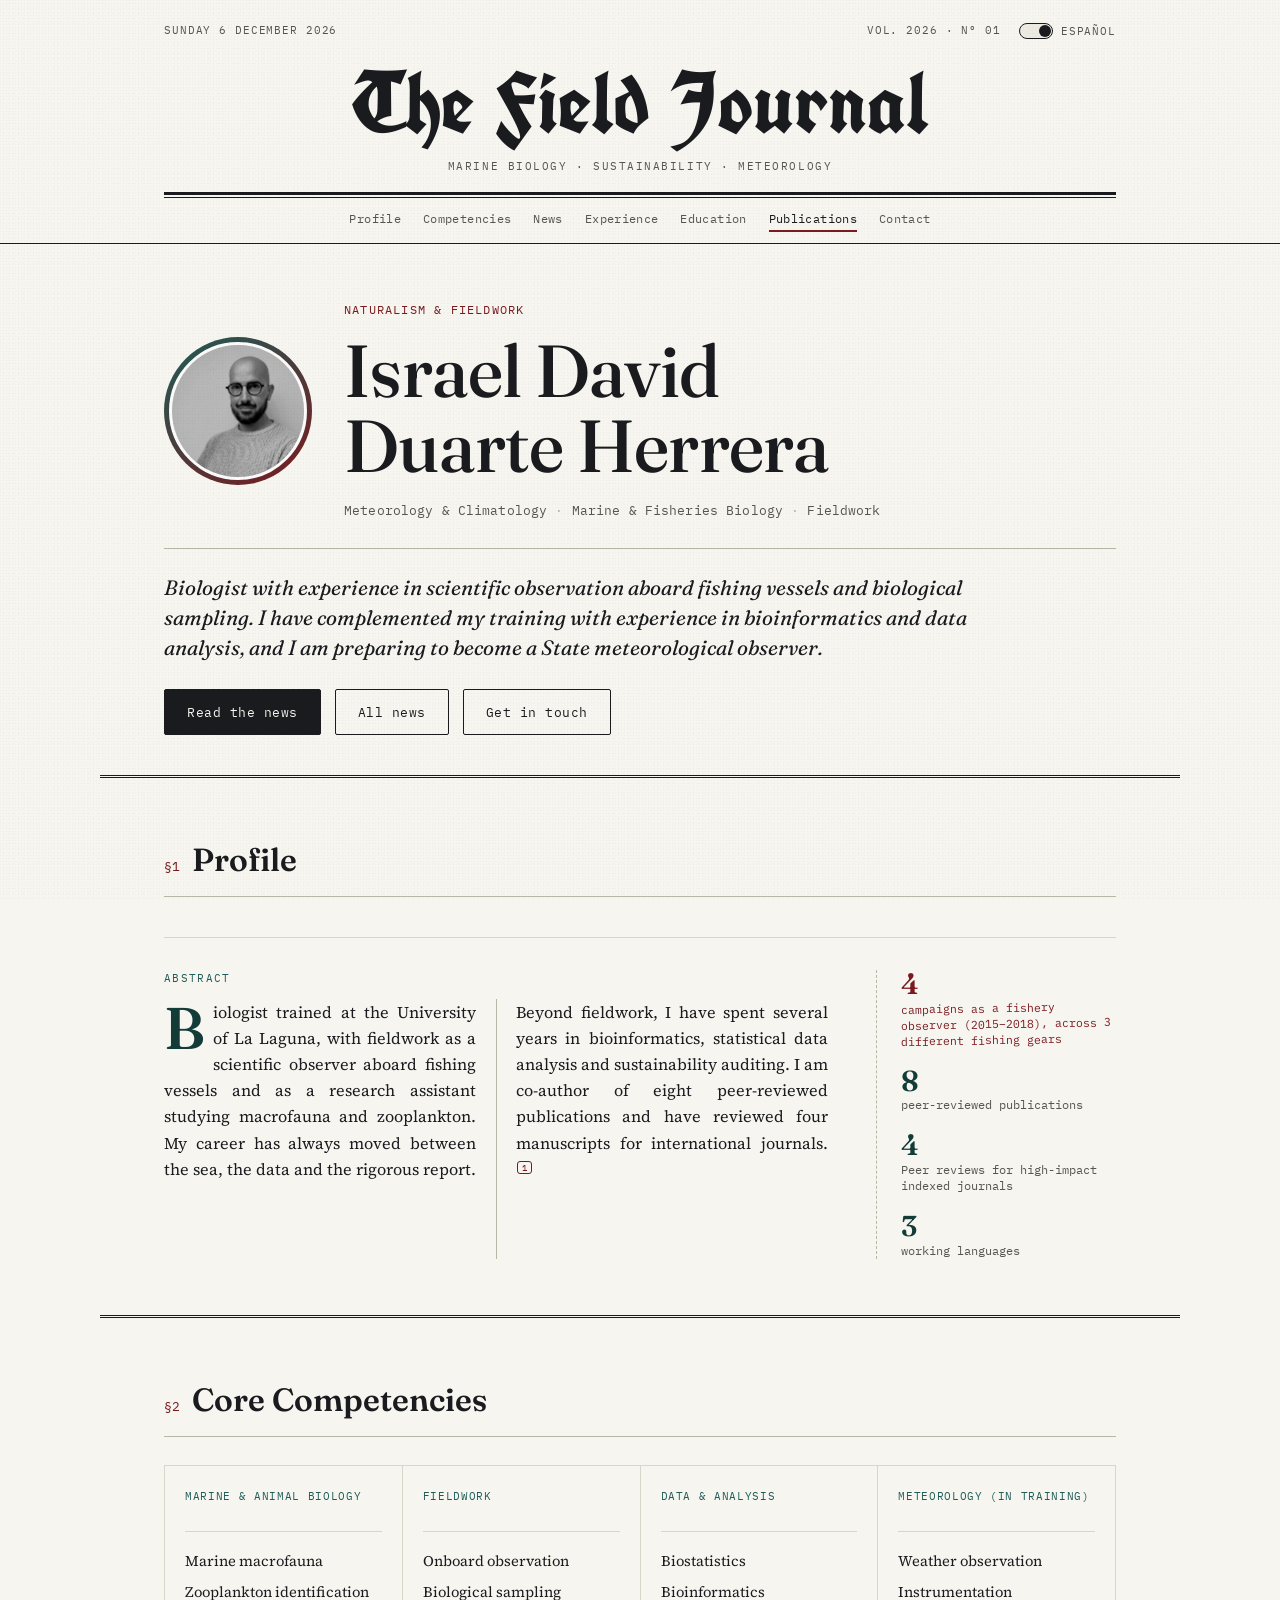
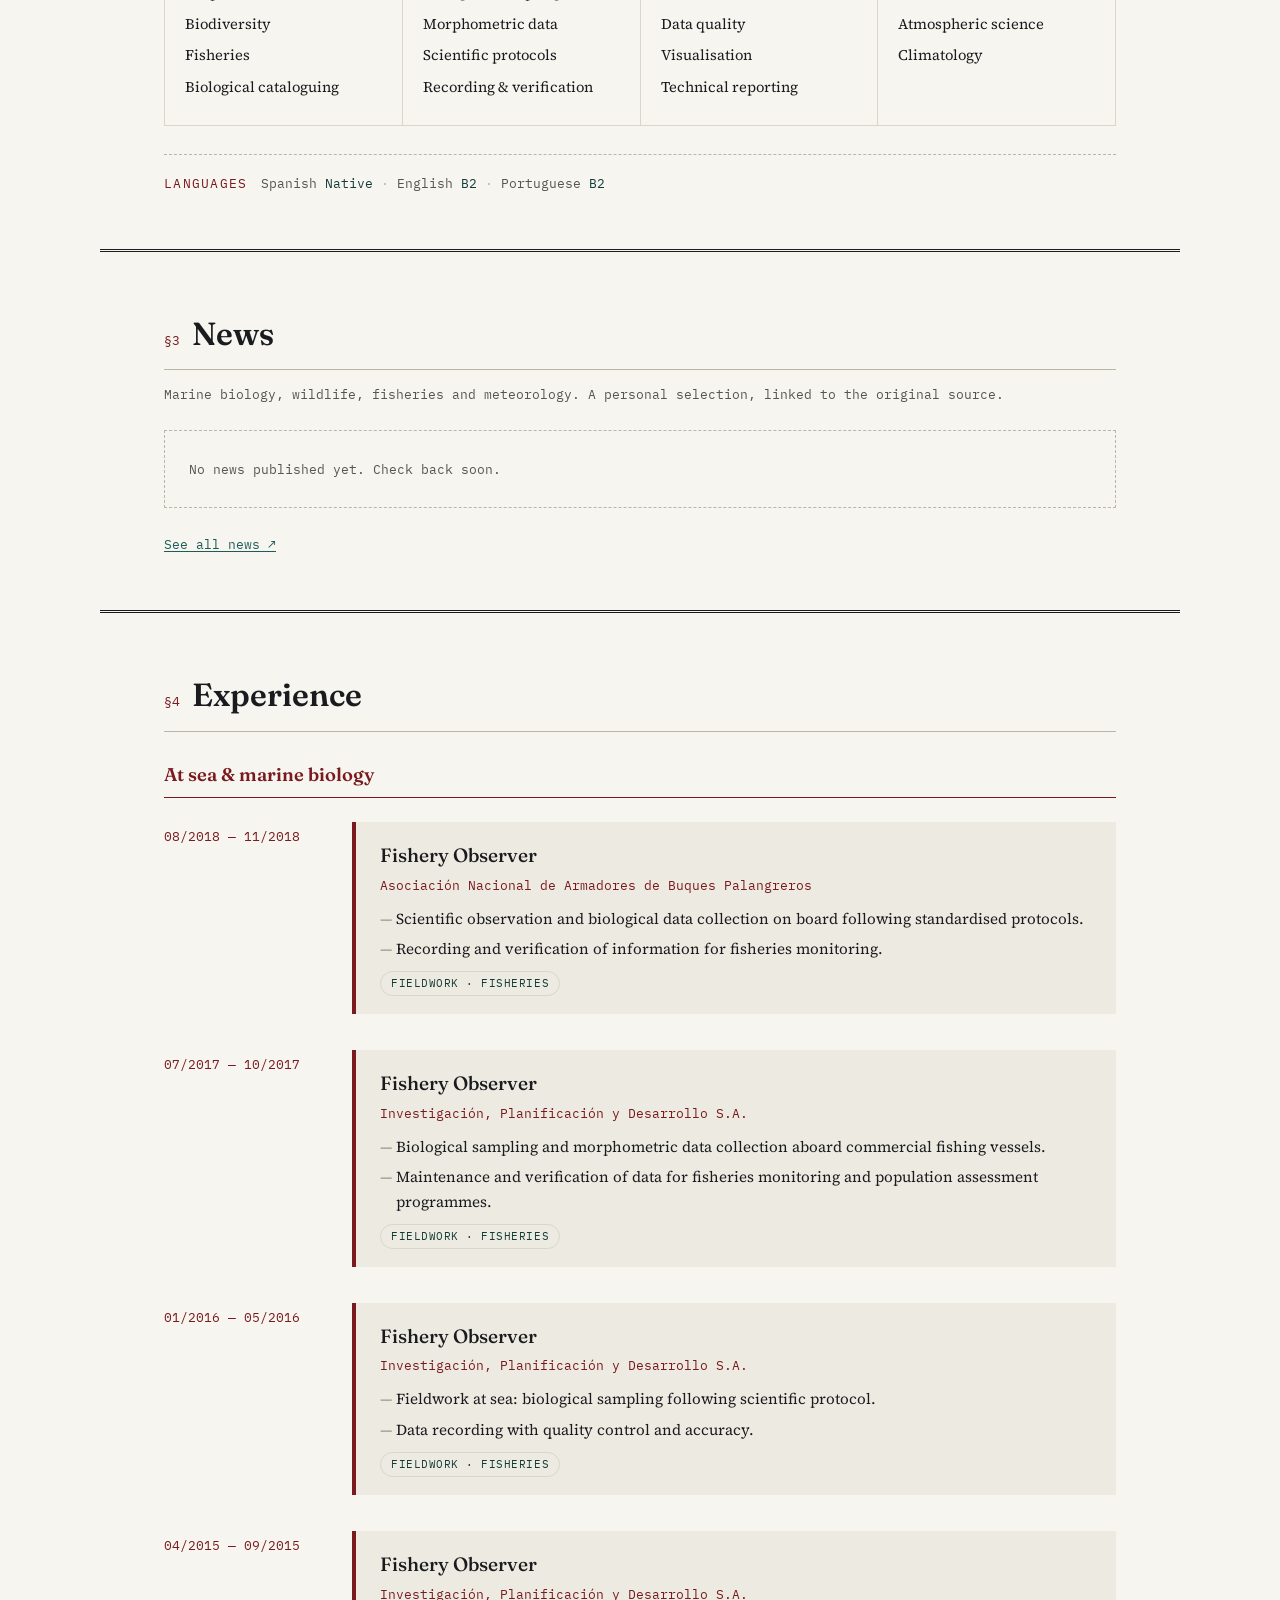
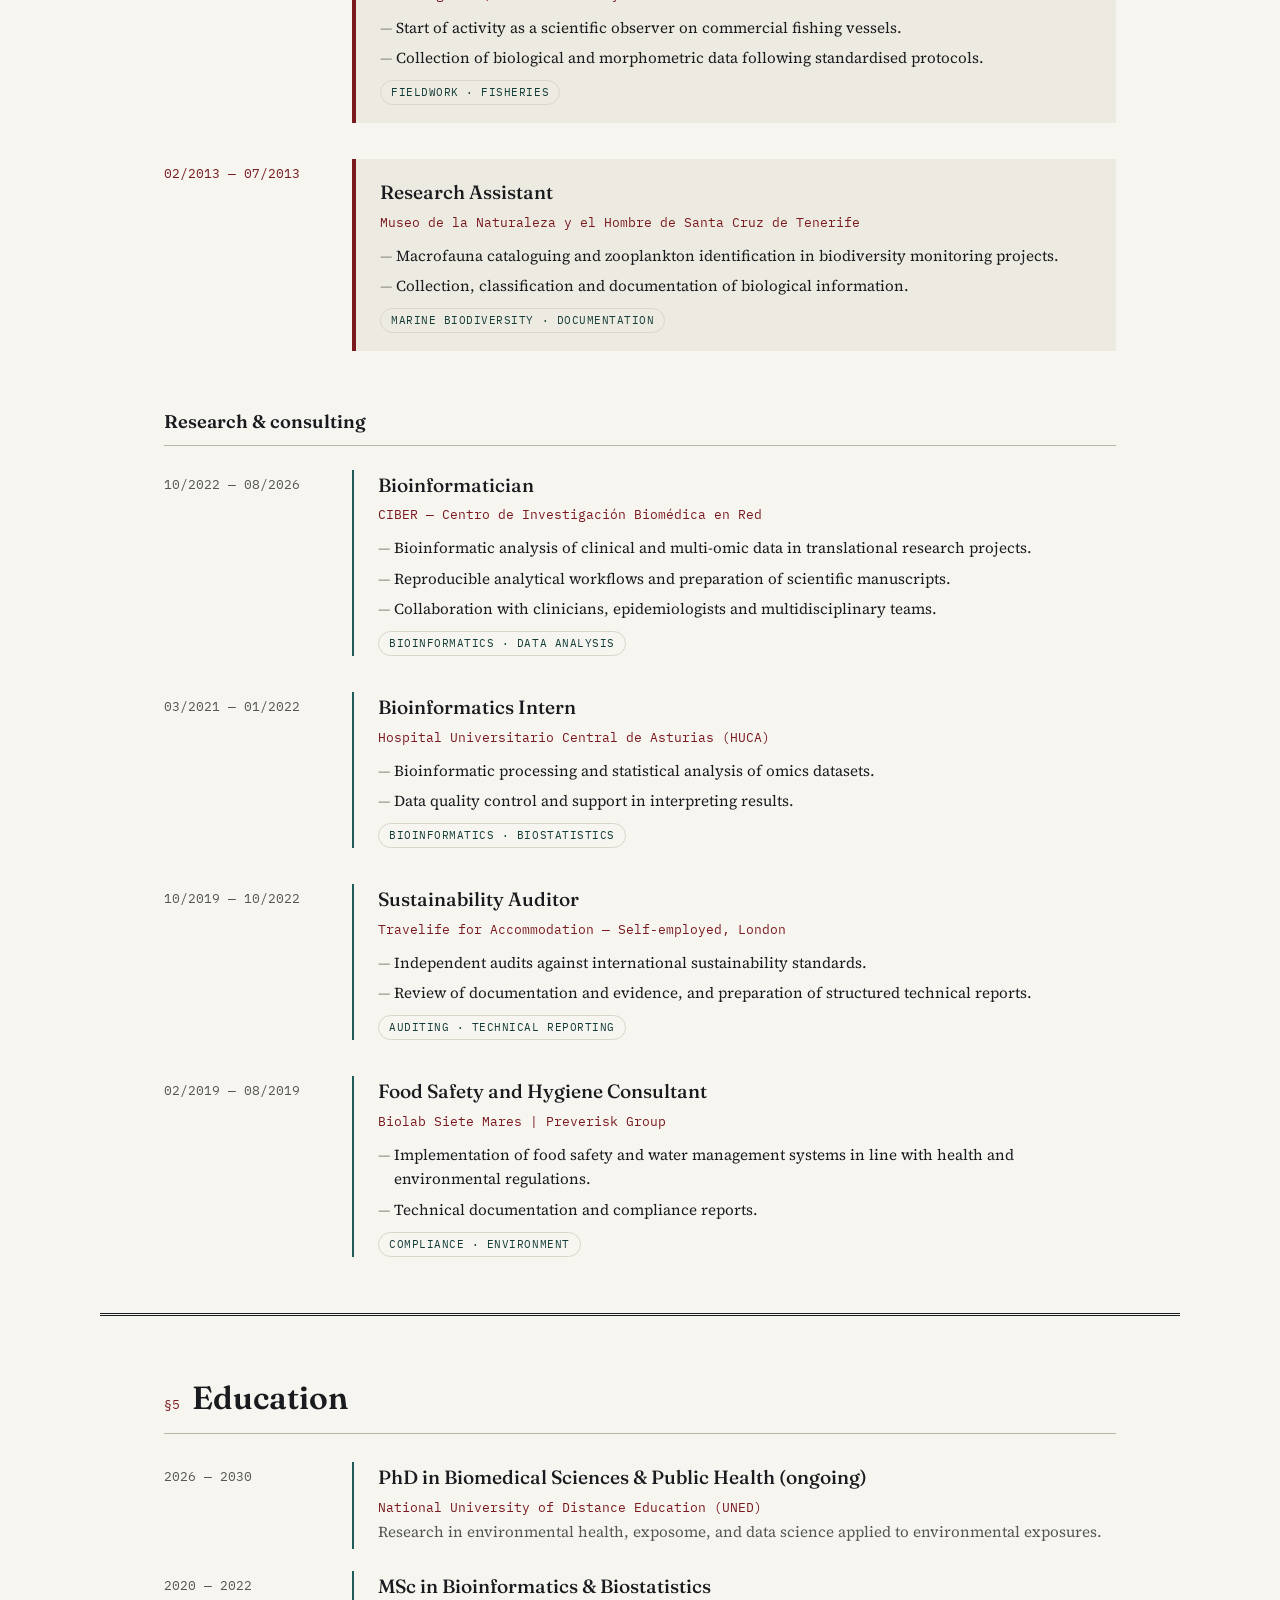
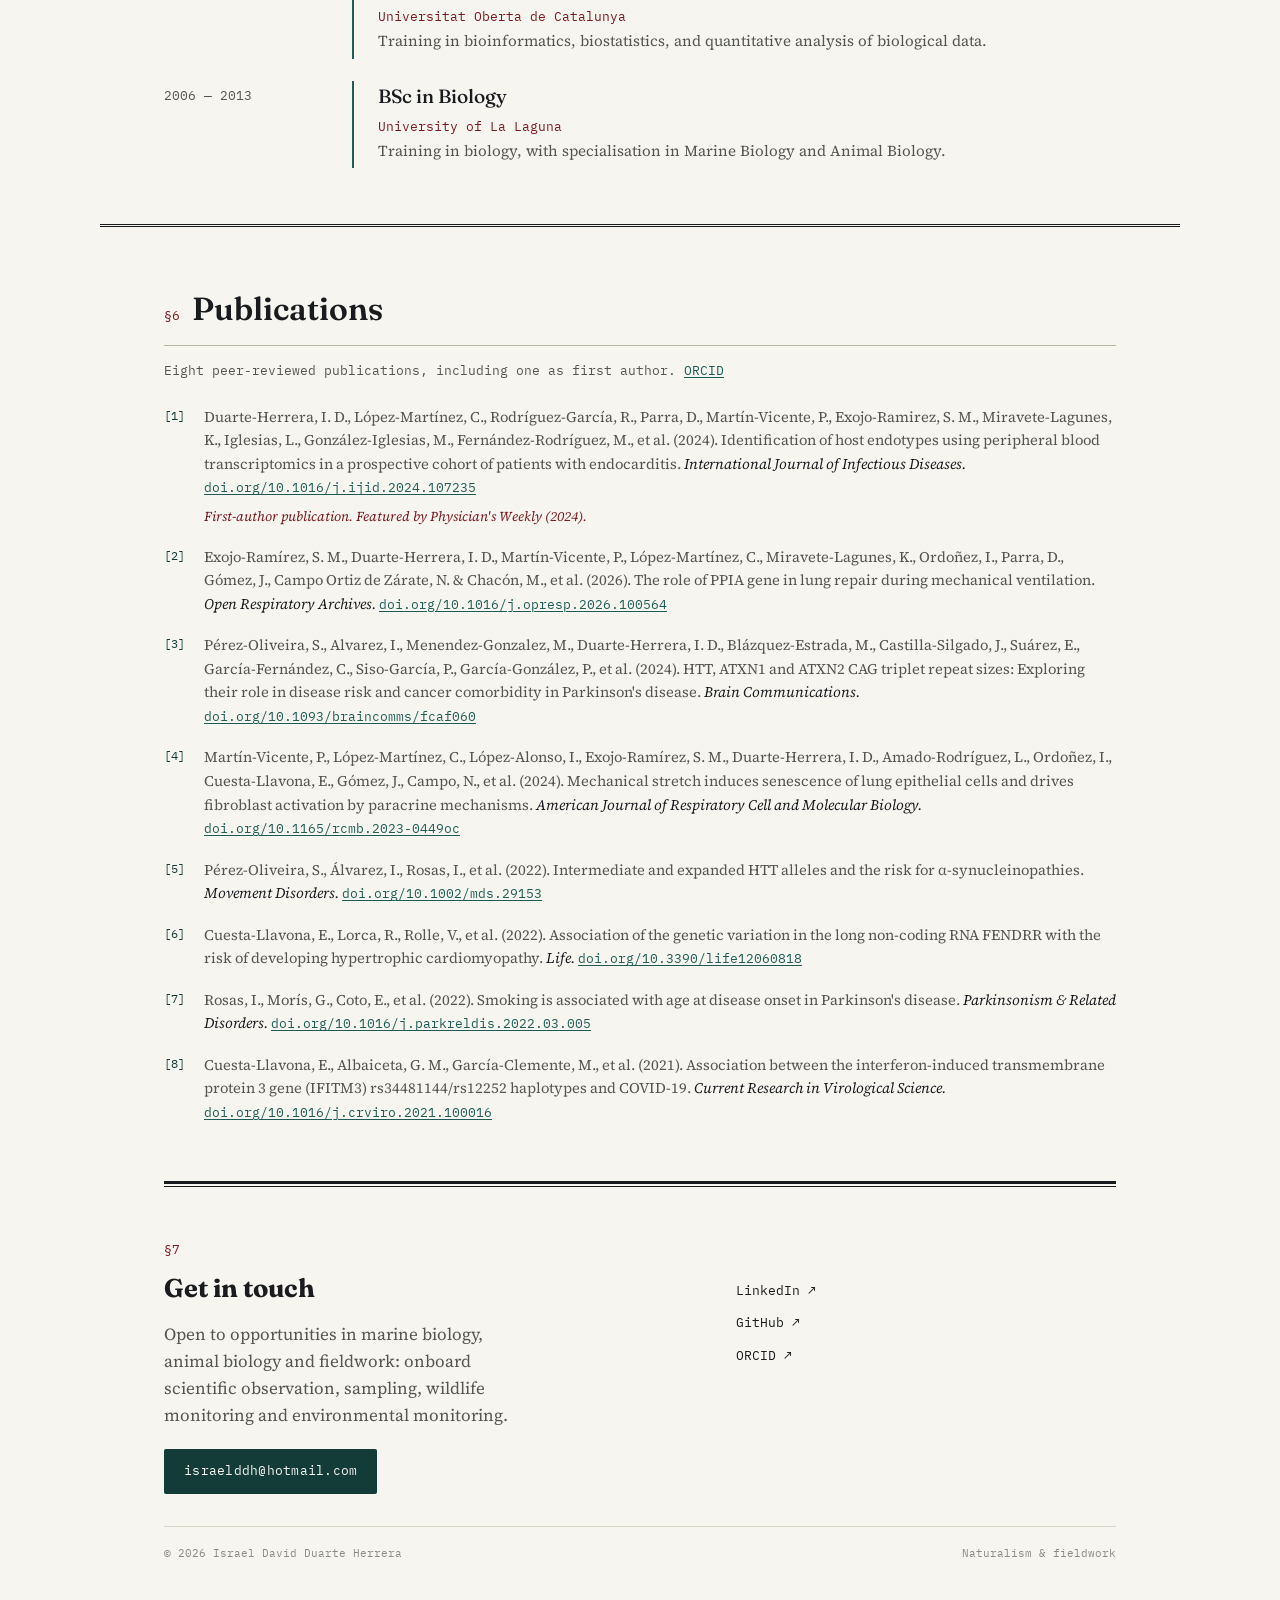
==== commit 813a509d: "Fix HTML URLs and font loading" ====
--- a/index.html
+++ b/index.html
@@ -11,16 +11,14 @@
   <!-- Google Fonts -->
   <link rel="preconnect" href="https://fonts.googleapis.com">
   <link rel="preconnect" href="https://fonts.gstatic.com" crossorigin>
-  <link
-    href="https://fonts.googleapis.com/css2?family=Fraunces:ital,opsz,wght@0,9..144,400;0,9..144,500;0,9..144,600;1,9..144,500&family=Source+Serif+4:ital,opsz,wght@0,8..60,400;0,8..60,500;0,8..60,600;1,0..60,400&family=IBM+Plex+Mono:wght@400;500;600&family=UnifrakturCook:wght@700&display=swap"
-    rel="stylesheet"
-  >
+
+  <link href="https://fonts.googleapis.com/css2?family=Fraunces:ital,opsz,wght@0,9..144,400;0,9..144,500;0,9..144,600;1,9..144,500&family=Source+Serif+4:ital,opsz,wght@0,8..60,400;0,8..60,500;0,8..60,600;1,0..60,400&family=IBM+Plex+Mono:wght@400;500;600&family=UnifrakturCook:wght@700&display=swap" rel="stylesheet">
 
   <!-- Favicon -->
   <link
     rel="icon"
     type="image/svg+xml"
-    href="data:image/svg+xml,%3Csvg%20xmlns%3D%22http%3A%2F%2Fwww.w3.org%2F2000%2Fsvg%22%20viewBox%3D%220%200%2064%2064%22%3E%3Crect%20width%3D%2264%22%20height%3D%2264%22%20rx%3D%2214%22%20fill%3D%22%231A1B1E%22%2F%3E%3Ctext%20x%3D%2232%22%20y%3D%2243%22%20font-family%3D%22Georgia%2CCambria%2Cserif%22%20font-size%3D%2227%22%20font-weight%3D%22700%22%20letter-spacing%3D%220.5%22%20fill%3D%22%23F6F5F0%22%20text-anchor%3D%22middle%22%3EID%3C%2Ftext%3E%3C%2Fsvg%3E"
+    href="data:image/svg+xml,%3Csvg xmlns='http://www.w3.org/2000/svg' viewBox='0 0 64 64'%3E%3Crect width='64' height='64' rx='14' fill='%231A1B1E'/%3E%3Ctext x='32' y='43' font-family='Georgia,Cambria,serif' font-size='27' font-weight='700' letter-spacing='.5' fill='%23F6F5F0' text-anchor='middle'%3EID%3C/text%3E%3C/svg%3E"
   >
 
   <link rel="stylesheet" href="style.css">
@@ -42,7 +40,9 @@
 
 <!-- ============ MASTHEAD ============ -->
 <header class="masthead">
+
   <div class="masthead__row">
+
     <span class="masthead__meta" id="dateline"></span>
 
     <div class="masthead__row-right">
@@ -58,28 +58,35 @@
         <span class="lang-toggle__track">
           <span class="lang-toggle__thumb"></span>
         </span>
+
         <span class="lang-toggle__label">Español</span>
       </button>
     </div>
+
   </div>
 
   <div class="nameplate">
+
     <p class="nameplate__title">
       <span data-lang="es">Diario de Campo</span>
       <span data-lang="en">The Field Journal</span>
     </p>
 
     <p class="nameplate__sub">
-      <span data-lang="es">Biología marina · Fauna · Meteorología</span>
-      <span data-lang="en">Marine biology · Wildlife · Meteorology</span>
+      <span data-lang="es">Biología marina · Sostenibilidad · Meteorología</span>
+      <span data-lang="en">Marine biology · Sustainability · Meteorology</span>
     </p>
+
   </div>
 
   <div class="masthead__rule"></div>
+
 </header>
 
 <div class="navbar">
+
   <nav class="masthead__nav" aria-label="Primary">
+
     <a href="#profile">
       <span data-lang="es">Perfil</span>
       <span data-lang="en">Profile</span>
@@ -114,19 +121,25 @@
       <span data-lang="es">Contacto</span>
       <span data-lang="en">Contact</span>
     </a>
+
   </nav>
+
 </div>
+
 
 <!-- ============ HERO ============ -->
 <section class="hero" id="top">
+
   <div class="hero__inner">
 
     <div class="hero__identity">
+
       <div class="hero__avatar">
         <img src="foto.jpg" alt="Israel David Duarte Herrera">
       </div>
 
       <div class="hero__intro">
+
         <p class="eyebrow">
           <span data-lang="es">Naturalismo y trabajo de campo</span>
           <span data-lang="en">Naturalism & fieldwork</span>
@@ -137,6 +150,7 @@
         </h1>
 
         <p class="hero__role">
+
           <span data-lang="es">
             Meteorología y Climatología
             <span class="hero__dot">·</span>
@@ -152,8 +166,11 @@
             <span class="hero__dot">·</span>
             Fieldwork
           </span>
-        </p>
-      </div>
+
+        </p>
+
+      </div>
+
     </div>
 
     <p class="hero__tagline" data-lang="es">
@@ -165,6 +182,7 @@
     </p>
 
     <div class="hero__cta">
+
       <a class="btn btn--primary" href="#news">
         <span data-lang="es">Ver noticias</span>
         <span data-lang="en">Read the news</span>
@@ -179,16 +197,20 @@
         <span data-lang="es">Contacto</span>
         <span data-lang="en">Get in touch</span>
       </a>
+
     </div>
 
   </div>
+
 </section>
+
 
 <!-- ============ PROFILE ============ -->
 <section class="section" id="profile">
 
   <div class="section__head">
     <span class="section__num">§1</span>
+
     <h2>
       <span data-lang="es">Perfil</span>
       <span data-lang="en">Profile</span>
@@ -227,60 +249,79 @@
     <aside class="hero__margin" aria-label="Key figures">
 
       <div class="marginnote marginnote--pen">
+
         <span class="marginnote__num">4</span>
+
         <span class="marginnote__label">
           <span data-lang="es">
             campañas como observador pesquero (2015–2018), en 3 artes de pesca distintas
           </span>
+
           <span data-lang="en">
             campaigns as a fishery observer (2015–2018), across 3 different fishing gears
           </span>
         </span>
+
       </div>
 
       <div class="marginnote">
+
         <span class="marginnote__num">8</span>
+
         <span class="marginnote__label">
           <span data-lang="es">publicaciones revisadas por pares</span>
           <span data-lang="en">peer-reviewed publications</span>
         </span>
+
       </div>
 
       <div class="marginnote">
+
         <span class="marginnote__num">4</span>
+
         <span class="marginnote__label">
           <span data-lang="es">Revisiones en revistas indexadas de alto impacto</span>
           <span data-lang="en">Peer reviews for high-impact indexed journals</span>
         </span>
+
       </div>
 
       <div class="marginnote">
+
         <span class="marginnote__num">3</span>
+
         <span class="marginnote__label">
           <span data-lang="es">idiomas de trabajo</span>
           <span data-lang="en">working languages</span>
         </span>
+
       </div>
 
     </aside>
 
   </div>
+
 </section>
+
 
 <!-- ============ COMPETENCIES ============ -->
 <section class="section" id="competencies">
 
   <div class="section__head">
+
     <span class="section__num">§2</span>
+
     <h2>
       <span data-lang="es">Competencias</span>
       <span data-lang="en">Core Competencies</span>
     </h2>
+
   </div>
 
   <div class="comp-grid">
 
     <div class="comp-card">
+
       <span class="comp-card__label">
         <span data-lang="es">Biología marina y animal</span>
         <span data-lang="en">Marine & Animal Biology</span>
@@ -301,9 +342,11 @@
         <li>Fisheries</li>
         <li>Biological cataloguing</li>
       </ul>
+
     </div>
 
     <div class="comp-card">
+
       <span class="comp-card__label">
         <span data-lang="es">Trabajo de campo</span>
         <span data-lang="en">Fieldwork</span>
@@ -324,9 +367,11 @@
         <li>Scientific protocols</li>
         <li>Recording & verification</li>
       </ul>
+
     </div>
 
     <div class="comp-card">
+
       <span class="comp-card__label">
         <span data-lang="es">Datos y análisis</span>
         <span data-lang="en">Data & Analysis</span>
@@ -347,9 +392,11 @@
         <li>Visualisation</li>
         <li>Technical reporting</li>
       </ul>
+
     </div>
 
     <div class="comp-card">
+
       <span class="comp-card__label">
         <span data-lang="es">Meteorología (en formación)</span>
         <span data-lang="en">Meteorology (in training)</span>
@@ -368,11 +415,13 @@
         <li>Atmospheric science</li>
         <li>Climatology</li>
       </ul>
+
     </div>
 
   </div>
 
   <div class="lang-strip">
+
     <span class="lang-strip__label">
       <span data-lang="es">Idiomas</span>
       <span data-lang="en">Languages</span>
@@ -402,15 +451,18 @@
       <span data-lang="en">Portuguese</span>
       <em>B2</em>
     </span>
+
   </div>
 
 </section>
+
 
 <!-- ============ NEWS / BLOG ============ -->
 <section class="section" id="news">
 
   <div class="section__head">
     <span class="section__num">§3</span>
+
     <h2>
       <span data-lang="es">Noticias</span>
       <span data-lang="en">News</span>
@@ -436,15 +488,19 @@
 
 </section>
 
+
 <!-- ============ EXPERIENCE ============ -->
 <section class="section" id="experience">
 
   <div class="section__head">
+
     <span class="section__num">§4</span>
+
     <h2>
       <span data-lang="es">Experiencia</span>
       <span data-lang="en">Experience</span>
     </h2>
+
   </div>
 
   <h3 class="timeline__label timeline__label--sea">
@@ -455,9 +511,11 @@
   <ol class="timeline">
 
     <li class="entry entry--sea">
+
       <div class="entry__date">08/2018 — 11/2018</div>
 
       <div class="entry__body">
+
         <h3>
           <span data-lang="es">Observador pesquero</span>
           <span data-lang="en">Fishery Observer</span>
@@ -481,13 +539,18 @@
           <span data-lang="es">Trabajo de campo · Pesquerías</span>
           <span data-lang="en">Fieldwork · Fisheries</span>
         </span>
-      </div>
-    </li>
+
+      </div>
+
+    </li>
+
 
     <li class="entry entry--sea">
+
       <div class="entry__date">07/2017 — 10/2017</div>
 
       <div class="entry__body">
+
         <h3>
           <span data-lang="es">Observador pesquero</span>
           <span data-lang="en">Fishery Observer</span>
@@ -511,13 +574,18 @@
           <span data-lang="es">Trabajo de campo · Pesquerías</span>
           <span data-lang="en">Fieldwork · Fisheries</span>
         </span>
-      </div>
-    </li>
+
+      </div>
+
+    </li>
+
 
     <li class="entry entry--sea">
+
       <div class="entry__date">01/2016 — 05/2016</div>
 
       <div class="entry__body">
+
         <h3>
           <span data-lang="es">Observador pesquero</span>
           <span data-lang="en">Fishery Observer</span>
@@ -541,13 +609,18 @@
           <span data-lang="es">Trabajo de campo · Pesquerías</span>
           <span data-lang="en">Fieldwork · Fisheries</span>
         </span>
-      </div>
-    </li>
+
+      </div>
+
+    </li>
+
 
     <li class="entry entry--sea">
+
       <div class="entry__date">04/2015 — 09/2015</div>
 
       <div class="entry__body">
+
         <h3>
           <span data-lang="es">Observador pesquero</span>
           <span data-lang="en">Fishery Observer</span>
@@ -571,13 +644,18 @@
           <span data-lang="es">Trabajo de campo · Pesquerías</span>
           <span data-lang="en">Fieldwork · Fisheries</span>
         </span>
-      </div>
-    </li>
+
+      </div>
+
+    </li>
+
 
     <li class="entry entry--sea">
+
       <div class="entry__date">02/2013 — 07/2013</div>
 
       <div class="entry__body">
+
         <h3>
           <span data-lang="es">Asistente de investigación</span>
           <span data-lang="en">Research Assistant</span>
@@ -601,22 +679,30 @@
           <span data-lang="es">Biodiversidad marina · Documentación</span>
           <span data-lang="en">Marine Biodiversity · Documentation</span>
         </span>
-      </div>
+
+      </div>
+
     </li>
 
   </ol>
 
+
   <h3 class="timeline__label">
+
     <span data-lang="es">Investigación y consultoría</span>
     <span data-lang="en">Research & consulting</span>
+
   </h3>
 
+
   <ol class="timeline">
 
     <li class="entry">
+
       <div class="entry__date">10/2022 — 08/2026</div>
 
       <div class="entry__body">
+
         <h3>
           <span data-lang="es">Bioinformático</span>
           <span data-lang="en">Bioinformatician</span>
@@ -642,13 +728,18 @@
           <span data-lang="es">Bioinformática · Análisis de datos</span>
           <span data-lang="en">Bioinformatics · Data Analysis</span>
         </span>
-      </div>
-    </li>
+
+      </div>
+
+    </li>
+
 
     <li class="entry">
+
       <div class="entry__date">03/2021 — 01/2022</div>
 
       <div class="entry__body">
+
         <h3>
           <span data-lang="es">Becario de bioinformática</span>
           <span data-lang="en">Bioinformatics Intern</span>
@@ -672,13 +763,18 @@
           <span data-lang="es">Bioinformática · Bioestadística</span>
           <span data-lang="en">Bioinformatics · Biostatistics</span>
         </span>
-      </div>
-    </li>
+
+      </div>
+
+    </li>
+
 
     <li class="entry">
+
       <div class="entry__date">10/2019 — 10/2022</div>
 
       <div class="entry__body">
+
         <h3>
           <span data-lang="es">Auditor de sostenibilidad</span>
           <span data-lang="en">Sustainability Auditor</span>
@@ -703,13 +799,18 @@
           <span data-lang="es">Auditoría · Informes técnicos</span>
           <span data-lang="en">Auditing · Technical Reporting</span>
         </span>
-      </div>
-    </li>
+
+      </div>
+
+    </li>
+
 
     <li class="entry">
+
       <div class="entry__date">02/2019 — 08/2019</div>
 
       <div class="entry__body">
+
         <h3>
           <span data-lang="es">Consultor de seguridad alimentaria e higiene</span>
           <span data-lang="en">Food Safety and Hygiene Consultant</span>
@@ -733,31 +834,39 @@
           <span data-lang="es">Cumplimiento · Medio ambiente</span>
           <span data-lang="en">Compliance · Environment</span>
         </span>
-      </div>
+
+      </div>
+
     </li>
 
   </ol>
 
 </section>
+
 
 <!-- ============ EDUCATION ============ -->
 <section class="section" id="education">
 
   <div class="section__head">
+
     <span class="section__num">§5</span>
 
     <h2>
       <span data-lang="es">Formación</span>
       <span data-lang="en">Education</span>
     </h2>
-  </div>
+
+  </div>
+
 
   <ol class="timeline timeline--compact">
 
     <li class="entry">
+
       <div class="entry__date">2026 — 2030</div>
 
       <div class="entry__body">
+
         <h3>
           <span data-lang="es">Doctorado en Ciencias Biomédicas y Salud Pública (en curso)</span>
           <span data-lang="en">PhD in Biomedical Sciences & Public Health (ongoing)</span>
@@ -769,16 +878,26 @@
         </p>
 
         <p class="entry__description">
-          <span data-lang="es">Investigación en salud ambiental, exposoma y ciencia de datos aplicada a exposiciones ambientales.</span>
-          <span data-lang="en">Research in environmental health, exposome, and data science applied to environmental exposures.</span>
-        </p>
-      </div>
-    </li>
+          <span data-lang="es">
+            Investigación en salud ambiental, exposoma y ciencia de datos aplicada a exposiciones ambientales.
+          </span>
+
+          <span data-lang="en">
+            Research in environmental health, exposome, and data science applied to environmental exposures.
+          </span>
+        </p>
+
+      </div>
+
+    </li>
+
 
     <li class="entry">
+
       <div class="entry__date">2020 — 2022</div>
 
       <div class="entry__body">
+
         <h3>
           <span data-lang="es">Máster en Bioinformática y Bioestadística</span>
           <span data-lang="en">MSc in Bioinformatics & Biostatistics</span>
@@ -789,16 +908,26 @@
         </p>
 
         <p class="entry__description">
-          <span data-lang="es">Formación en bioinformática, bioestadística y análisis cuantitativo de datos biológicos.</span>
-          <span data-lang="en">Training in bioinformatics, biostatistics, and quantitative analysis of biological data.</span>
-        </p>
-      </div>
-    </li>
+          <span data-lang="es">
+            Formación en bioinformática, bioestadística y análisis cuantitativo de datos biológicos.
+          </span>
+
+          <span data-lang="en">
+            Training in bioinformatics, biostatistics, and quantitative analysis of biological data.
+          </span>
+        </p>
+
+      </div>
+
+    </li>
+
 
     <li class="entry">
+
       <div class="entry__date">2006 — 2013</div>
 
       <div class="entry__body">
+
         <h3>
           <span data-lang="es">Grado en Biología</span>
           <span data-lang="en">BSc in Biology</span>
@@ -810,27 +939,38 @@
         </p>
 
         <p class="entry__description">
-          <span data-lang="es">Formación en biología, con especialización en Biología Marina y Biología Animal.</span>
-          <span data-lang="en">Training in biology, with specialisation in Marine Biology and Animal Biology.</span>
-        </p>
-      </div>
+          <span data-lang="es">
+            Formación en biología, con especialización en Biología Marina y Biología Animal.
+          </span>
+
+          <span data-lang="en">
+            Training in biology, with specialisation in Marine Biology and Animal Biology.
+          </span>
+        </p>
+
+      </div>
+
     </li>
 
   </ol>
 
 </section>
+
 
 <!-- ============ PUBLICATIONS ============ -->
 <section class="section" id="publications">
 
   <div class="section__head">
+
     <span class="section__num">§6</span>
 
     <h2>
       <span data-lang="es">Publicaciones</span>
       <span data-lang="en">Publications</span>
     </h2>
-  </div>
+
+  </div>
+
 
   <p class="section__note" data-lang="es">
     Ocho publicaciones revisadas por pares, una como primer autor.
@@ -850,13 +990,16 @@
     >ORCID</a>
   </p>
 
+
   <ol class="ref-list" id="pub-list">
 
     <li id="ref-1">
+
       <p>
         Duarte-Herrera, I. D., López-Martínez, C., Rodríguez-García, R., Parra, D., Martín-Vicente, P., Exojo-Ramirez, S. M., Miravete-Lagunes, K., Iglesias, L., González-Iglesias, M., Fernández-Rodríguez, M., et al. (2024).
         Identification of host endotypes using peripheral blood transcriptomics in a prospective cohort of patients with endocarditis.
         <em>International Journal of Infectious Diseases.</em>
+
         <a
           href="https://doi.org/10.1016/j.ijid.2024.107235"
           target="_blank"
@@ -871,102 +1014,132 @@
       <p class="pub-highlight" data-lang="en">
         First-author publication. Featured by Physician's Weekly (2024).
       </p>
-    </li>
+
+    </li>
+
 
     <li id="ref-2">
+
       <p>
         Exojo-Ramírez, S. M., Duarte-Herrera, I. D., Martín-Vicente, P., López-Martínez, C., Miravete-Lagunes, K., Ordoñez, I., Parra, D., Gómez, J., Campo Ortiz de Zárate, N. & Chacón, M., et al. (2026).
         The role of PPIA gene in lung repair during mechanical ventilation.
         <em>Open Respiratory Archives.</em>
+
         <a
           href="https://doi.org/10.1016/j.opresp.2026.100564"
           target="_blank"
           rel="noopener"
         >doi.org/10.1016/j.opresp.2026.100564</a>
       </p>
-    </li>
+
+    </li>
+
 
     <li id="ref-3">
+
       <p>
         Pérez-Oliveira, S., Alvarez, I., Menendez-Gonzalez, M., Duarte-Herrera, I. D., Blázquez-Estrada, M., Castilla-Silgado, J., Suárez, E., García-Fernández, C., Siso-García, P., García-González, P., et al. (2024).
         HTT, ATXN1 and ATXN2 CAG triplet repeat sizes: Exploring their role in disease risk and cancer comorbidity in Parkinson's disease.
         <em>Brain Communications.</em>
+
         <a
           href="https://doi.org/10.1093/braincomms/fcaf060"
           target="_blank"
           rel="noopener"
         >doi.org/10.1093/braincomms/fcaf060</a>
       </p>
-    </li>
+
+    </li>
+
 
     <li id="ref-4">
+
       <p>
         Martín-Vicente, P., López-Martínez, C., López-Alonso, I., Exojo-Ramírez, S. M., Duarte-Herrera, I. D., Amado-Rodríguez, L., Ordoñez, I., Cuesta-Llavona, E., Gómez, J., Campo, N., et al. (2024).
         Mechanical stretch induces senescence of lung epithelial cells and drives fibroblast activation by paracrine mechanisms.
         <em>American Journal of Respiratory Cell and Molecular Biology.</em>
+
         <a
           href="https://doi.org/10.1165/rcmb.2023-0449oc"
           target="_blank"
           rel="noopener"
         >doi.org/10.1165/rcmb.2023-0449oc</a>
       </p>
-    </li>
+
+    </li>
+
 
     <li id="ref-5">
+
       <p>
         Pérez-Oliveira, S., Álvarez, I., Rosas, I., et al. (2022).
         Intermediate and expanded HTT alleles and the risk for α-synucleinopathies.
         <em>Movement Disorders.</em>
+
         <a
           href="https://doi.org/10.1002/mds.29153"
           target="_blank"
           rel="noopener"
         >doi.org/10.1002/mds.29153</a>
       </p>
-    </li>
+
+    </li>
+
 
     <li id="ref-6">
+
       <p>
         Cuesta-Llavona, E., Lorca, R., Rolle, V., et al. (2022).
         Association of the genetic variation in the long non-coding RNA FENDRR with the risk of developing hypertrophic cardiomyopathy.
         <em>Life.</em>
+
         <a
           href="https://doi.org/10.3390/life12060818"
           target="_blank"
           rel="noopener"
         >doi.org/10.3390/life12060818</a>
       </p>
-    </li>
+
+    </li>
+
 
     <li id="ref-7">
+
       <p>
         Rosas, I., Morís, G., Coto, E., et al. (2022).
         Smoking is associated with age at disease onset in Parkinson's disease.
         <em>Parkinsonism & Related Disorders.</em>
+
         <a
           href="https://doi.org/10.1016/j.parkreldis.2022.03.005"
           target="_blank"
           rel="noopener"
         >doi.org/10.1016/j.parkreldis.2022.03.005</a>
       </p>
-    </li>
+
+    </li>
+
 
     <li id="ref-8">
+
       <p>
         Cuesta-Llavona, E., Albaiceta, G. M., García-Clemente, M., et al. (2021).
         Association between the interferon-induced transmembrane protein 3 gene (IFITM3) rs34481144/rs12252 haplotypes and COVID-19.
         <em>Current Research in Virological Science.</em>
+
         <a
           href="https://doi.org/10.1016/j.crviro.2021.100016"
           target="_blank"
           rel="noopener"
         >doi.org/10.1016/j.crviro.2021.100016</a>
       </p>
+
     </li>
 
   </ol>
 
 </section>
+
 
 <!-- ============ CONTACT / FOOTER ============ -->
 <footer class="colophon" id="contact">
@@ -976,6 +1149,7 @@
   <div class="colophon__grid">
 
     <div>
+
       <span class="section__num">§7</span>
 
       <h2>
@@ -994,7 +1168,9 @@
       <a class="contact-btn" href="mailto:israelddh@hotmail.com">
         israelddh@hotmail.com
       </a>
+
     </div>
+
 
     <div class="colophon__links">
 
@@ -1020,7 +1196,9 @@
 
   </div>
 
+
   <div class="colophon__bottom">
+
     <span>
       © <span id="year"></span> Israel David Duarte Herrera
     </span>
@@ -1029,9 +1207,11 @@
       <span data-lang="es">Naturalismo y trabajo de campo</span>
       <span data-lang="en">Naturalism & fieldwork</span>
     </span>
+
   </div>
 
 </footer>
+
 
 <script src="posts.js"></script>
 <script src="script.js"></script>
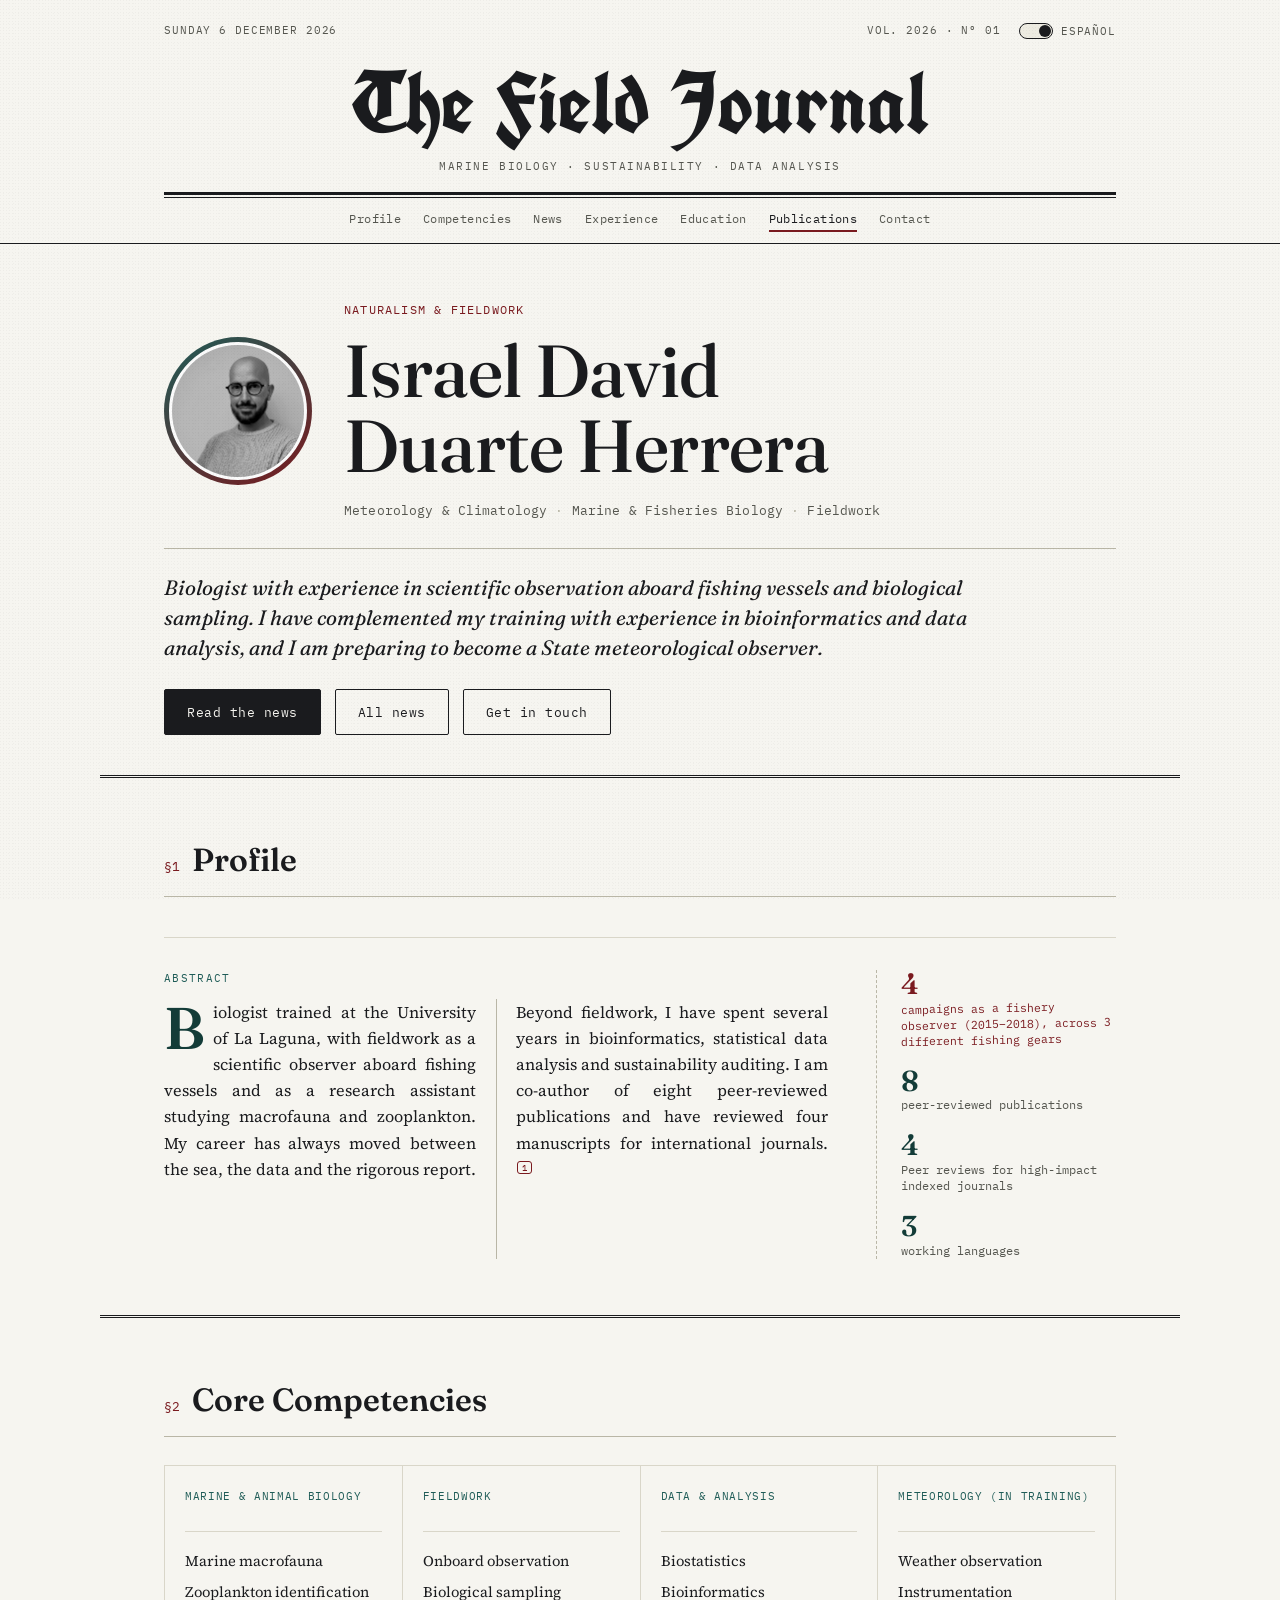
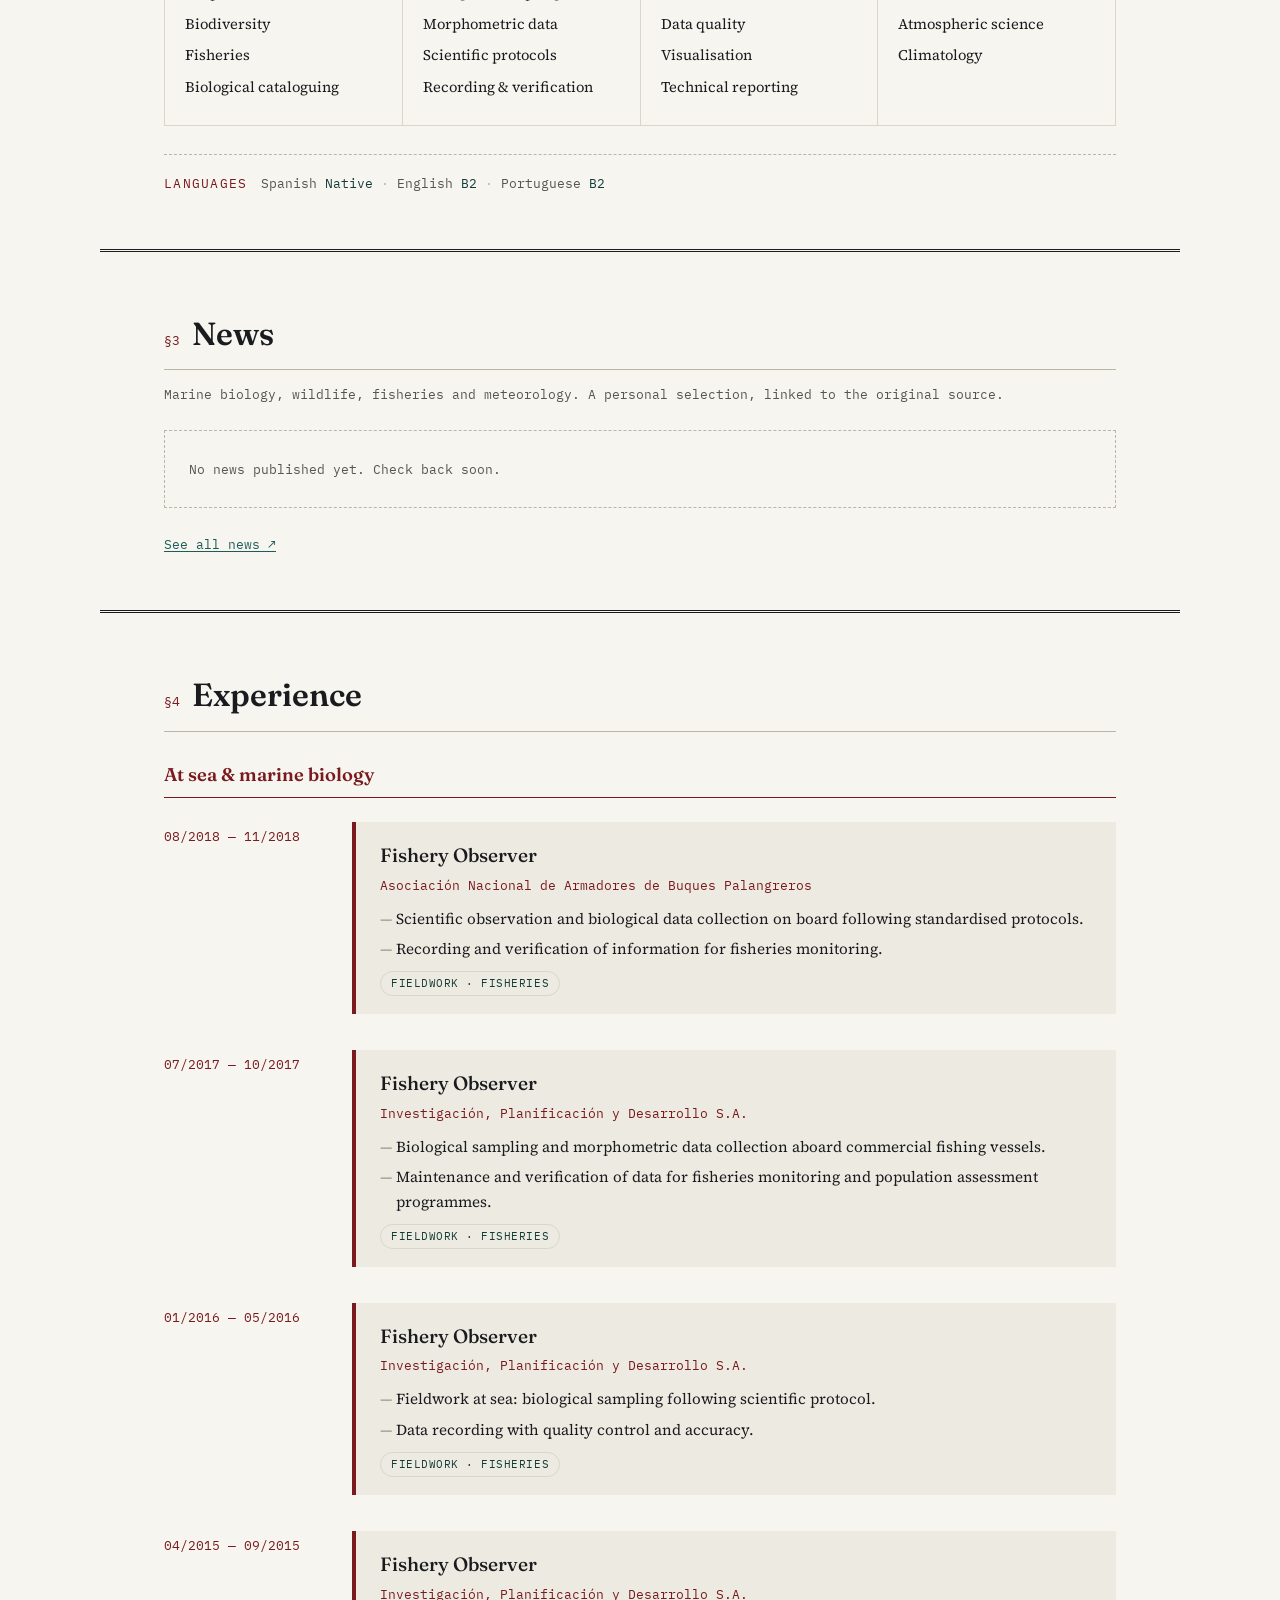
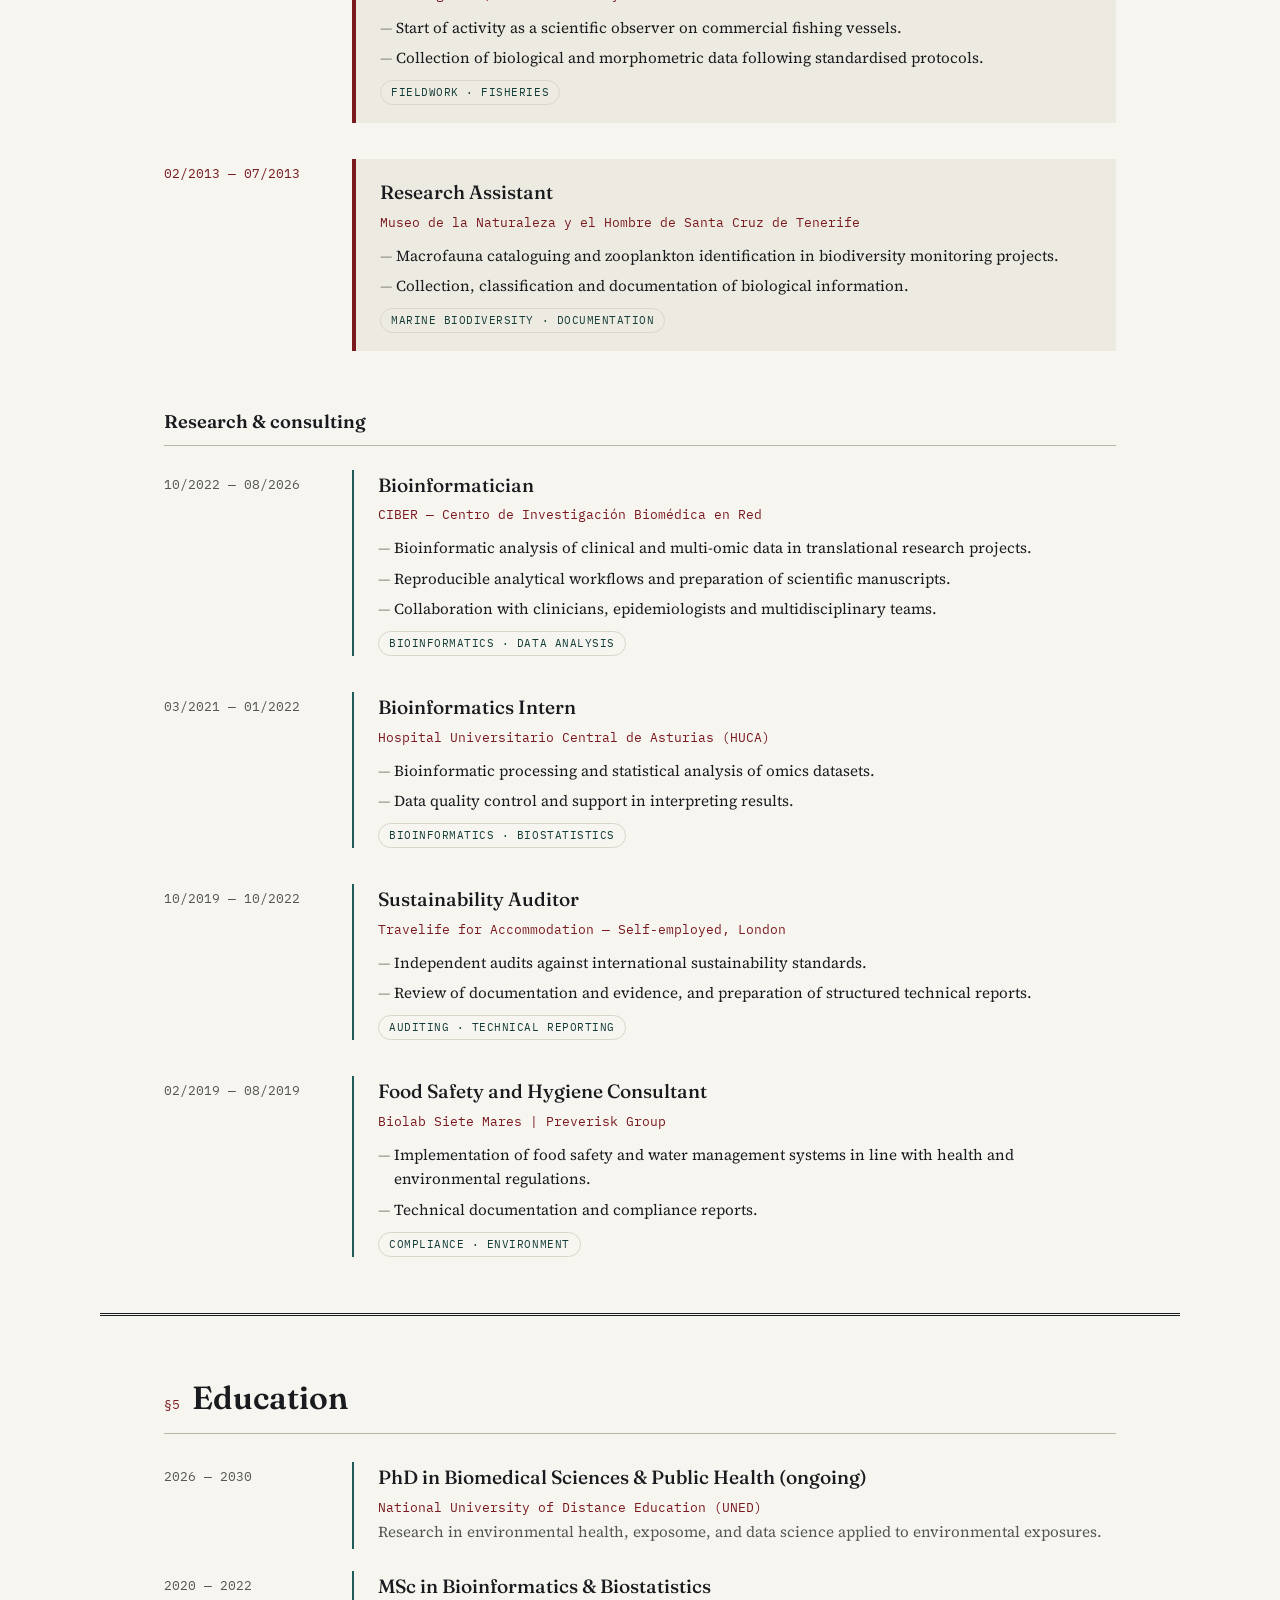
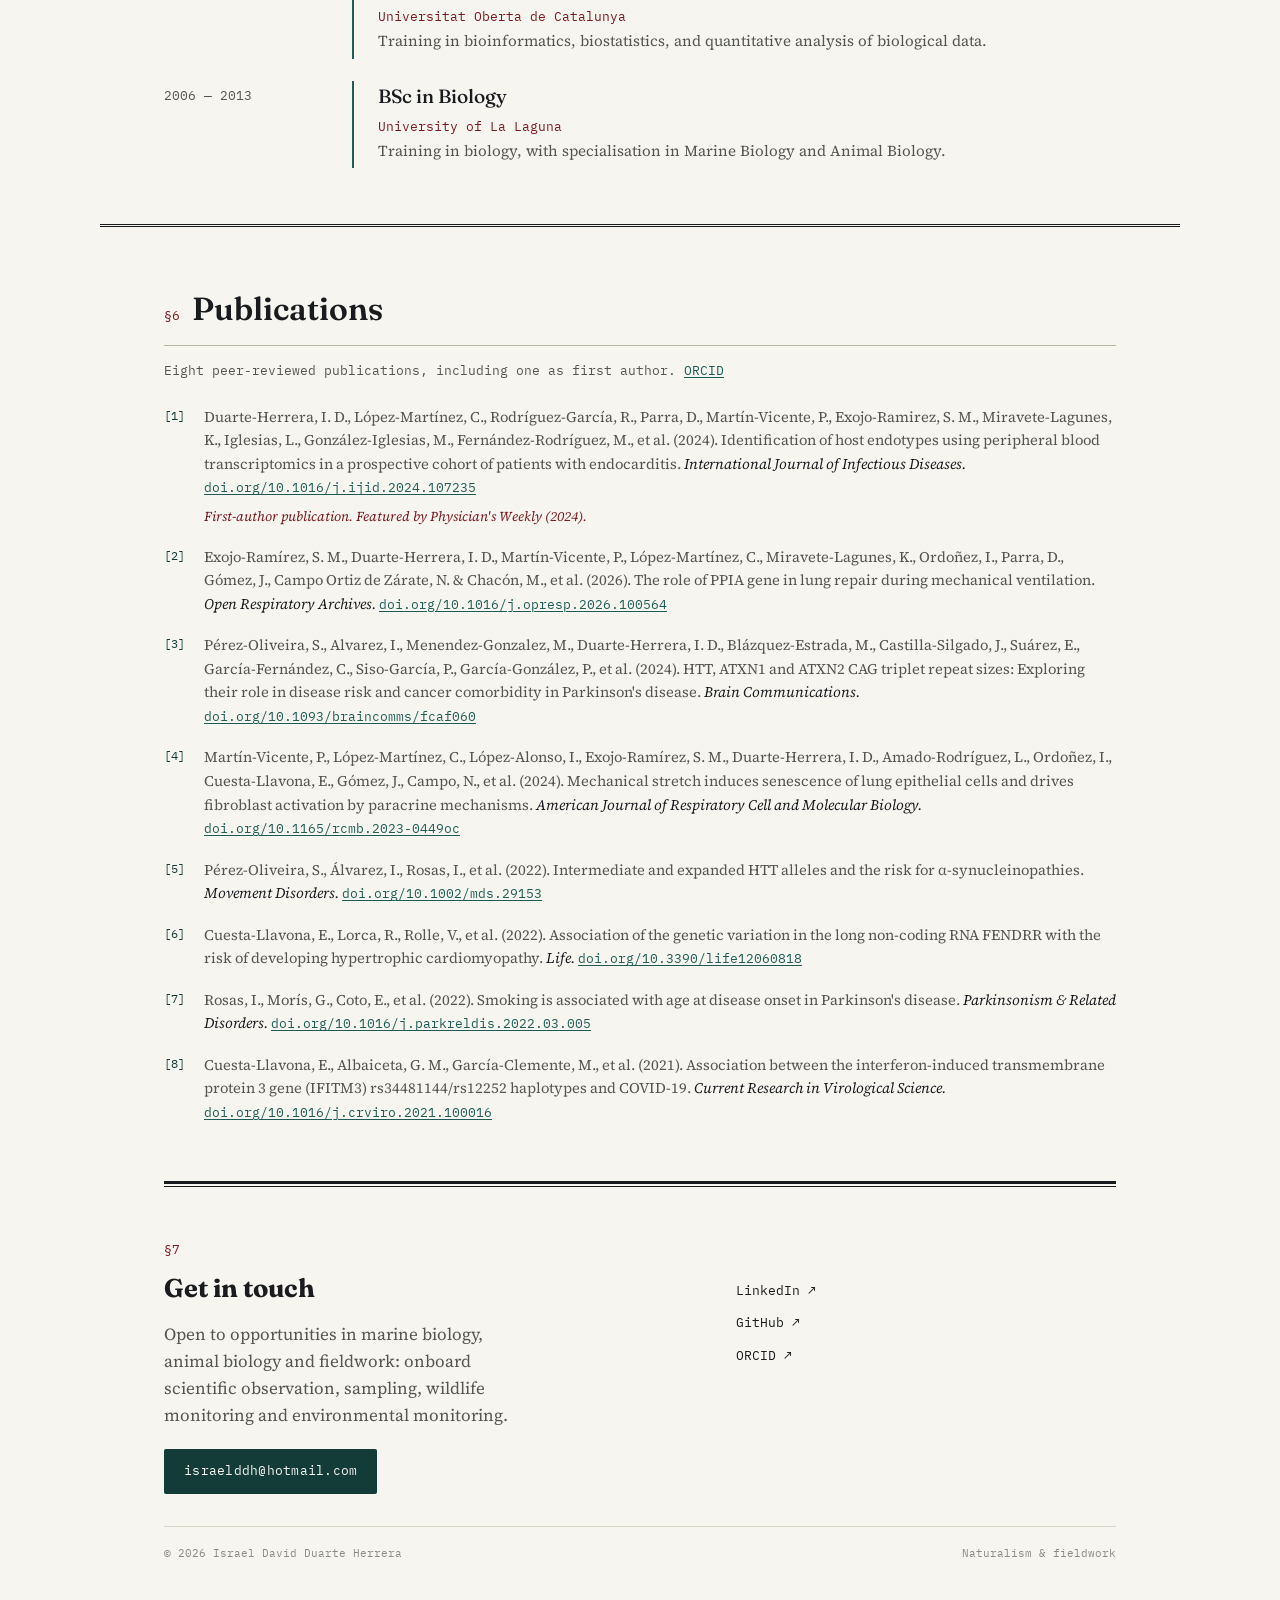
==== commit bbdcc91c: "Actualiza la web personal" ====
--- a/index.html
+++ b/index.html
@@ -4,7 +4,7 @@
   <meta charset="UTF-8">
   <meta name="viewport" content="width=device-width, initial-scale=1.0">
 
-  <title>Israel David Duarte Herrera — Meteorology, Marine Biology & Fieldwork</title>
+  <title>Israel David Duarte Herrera — Sustainability , Marine Biology & Fieldwork</title>
 
   <meta name="description" content="Israel David Duarte Herrera, biologist with experience in scientific observation aboard fishing vessels, biological sampling, bioinformatics and data analysis. News on meteorology, marine biology and wildlife.">
 
@@ -12,7 +12,7 @@
   <link rel="preconnect" href="https://fonts.googleapis.com">
   <link rel="preconnect" href="https://fonts.gstatic.com" crossorigin>
 
-  <link href="https://fonts.googleapis.com/css2?family=Fraunces:ital,opsz,wght@0,9..144,400;0,9..144,500;0,9..144,600;1,9..144,500&family=Source+Serif+4:ital,opsz,wght@0,8..60,400;0,8..60,500;0,8..60,600;1,0..60,400&family=IBM+Plex+Mono:wght@400;500;600&family=UnifrakturCook:wght@700&display=swap" rel="stylesheet">
+  <link href="https://fonts.googleapis.com/css2?family=Fraunces:opsz,wght@9..144,400;9..144,500;9..144,600&family=Fraunces:ital,opsz,wght@1,9..144,500&family=Source+Serif+4:opsz,wght@8..60,400;8..60,500;8..60,600&family=Source+Serif+4:ital,opsz,wght@1,8..60,400&family=IBM+Plex+Mono:wght@400;500;600&family=UnifrakturCook:wght@700&display=swap" rel="stylesheet">
 
   <!-- Favicon -->
   <link
@@ -73,8 +73,8 @@
     </p>
 
     <p class="nameplate__sub">
-      <span data-lang="es">Biología marina · Sostenibilidad · Meteorología</span>
-      <span data-lang="en">Marine biology · Sustainability · Meteorology</span>
+      <span data-lang="es">Biología marina · Sostenibilidad · Análisis de datos</span>
+      <span data-lang="en">Marine biology · Sustainability · Data analysis</span>
     </p>
 
   </div>
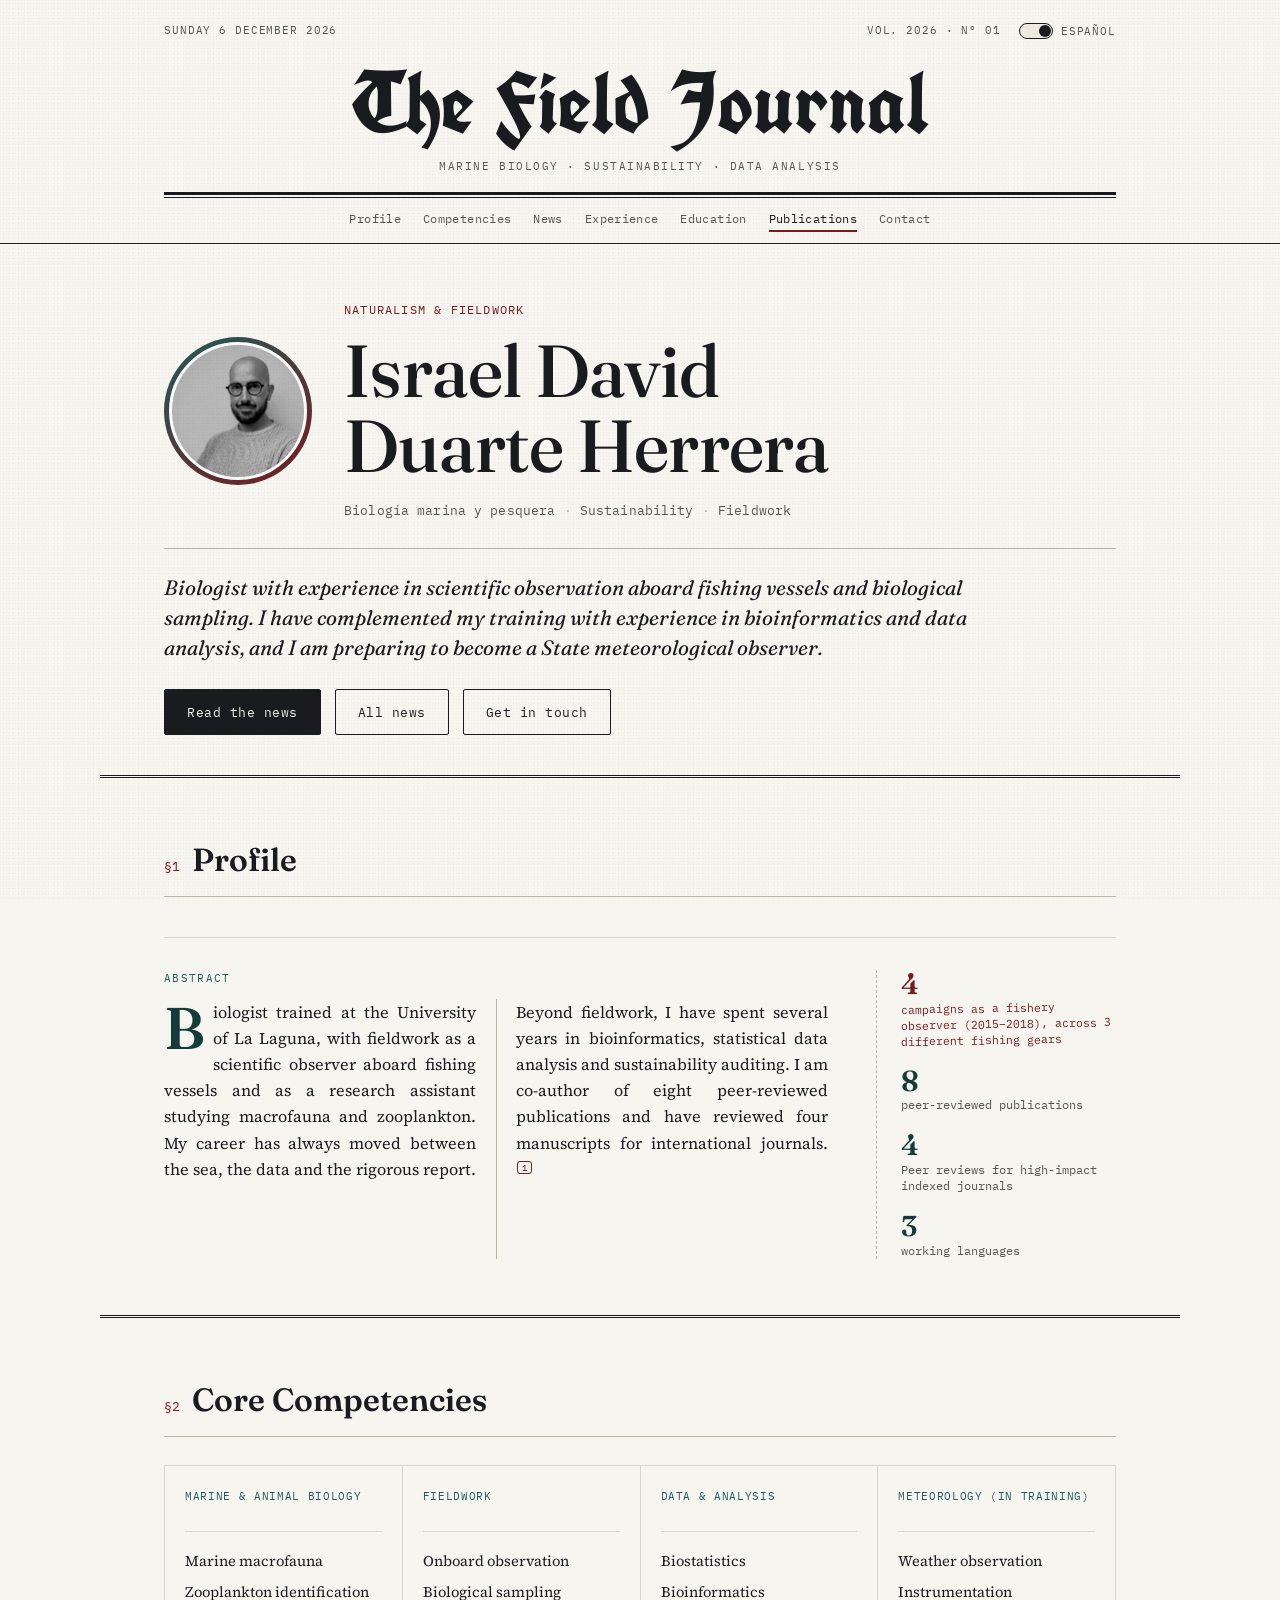
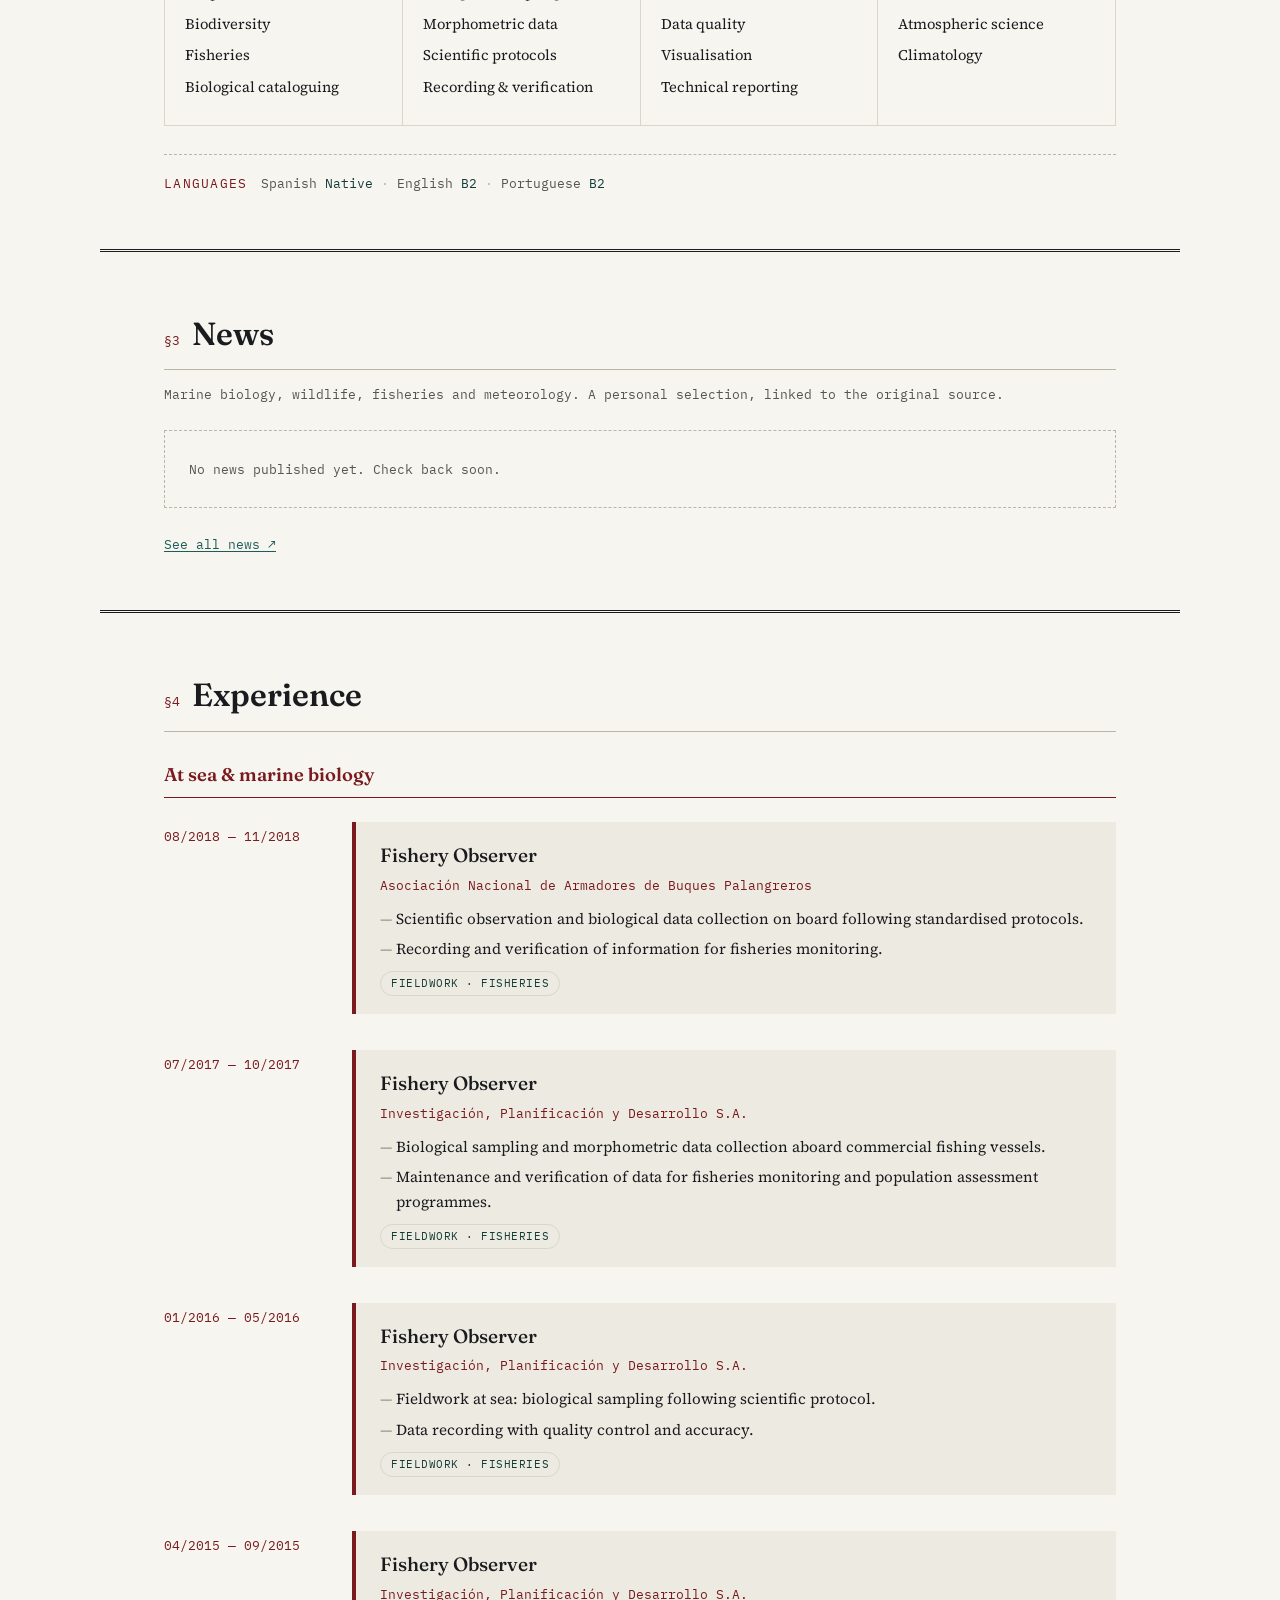
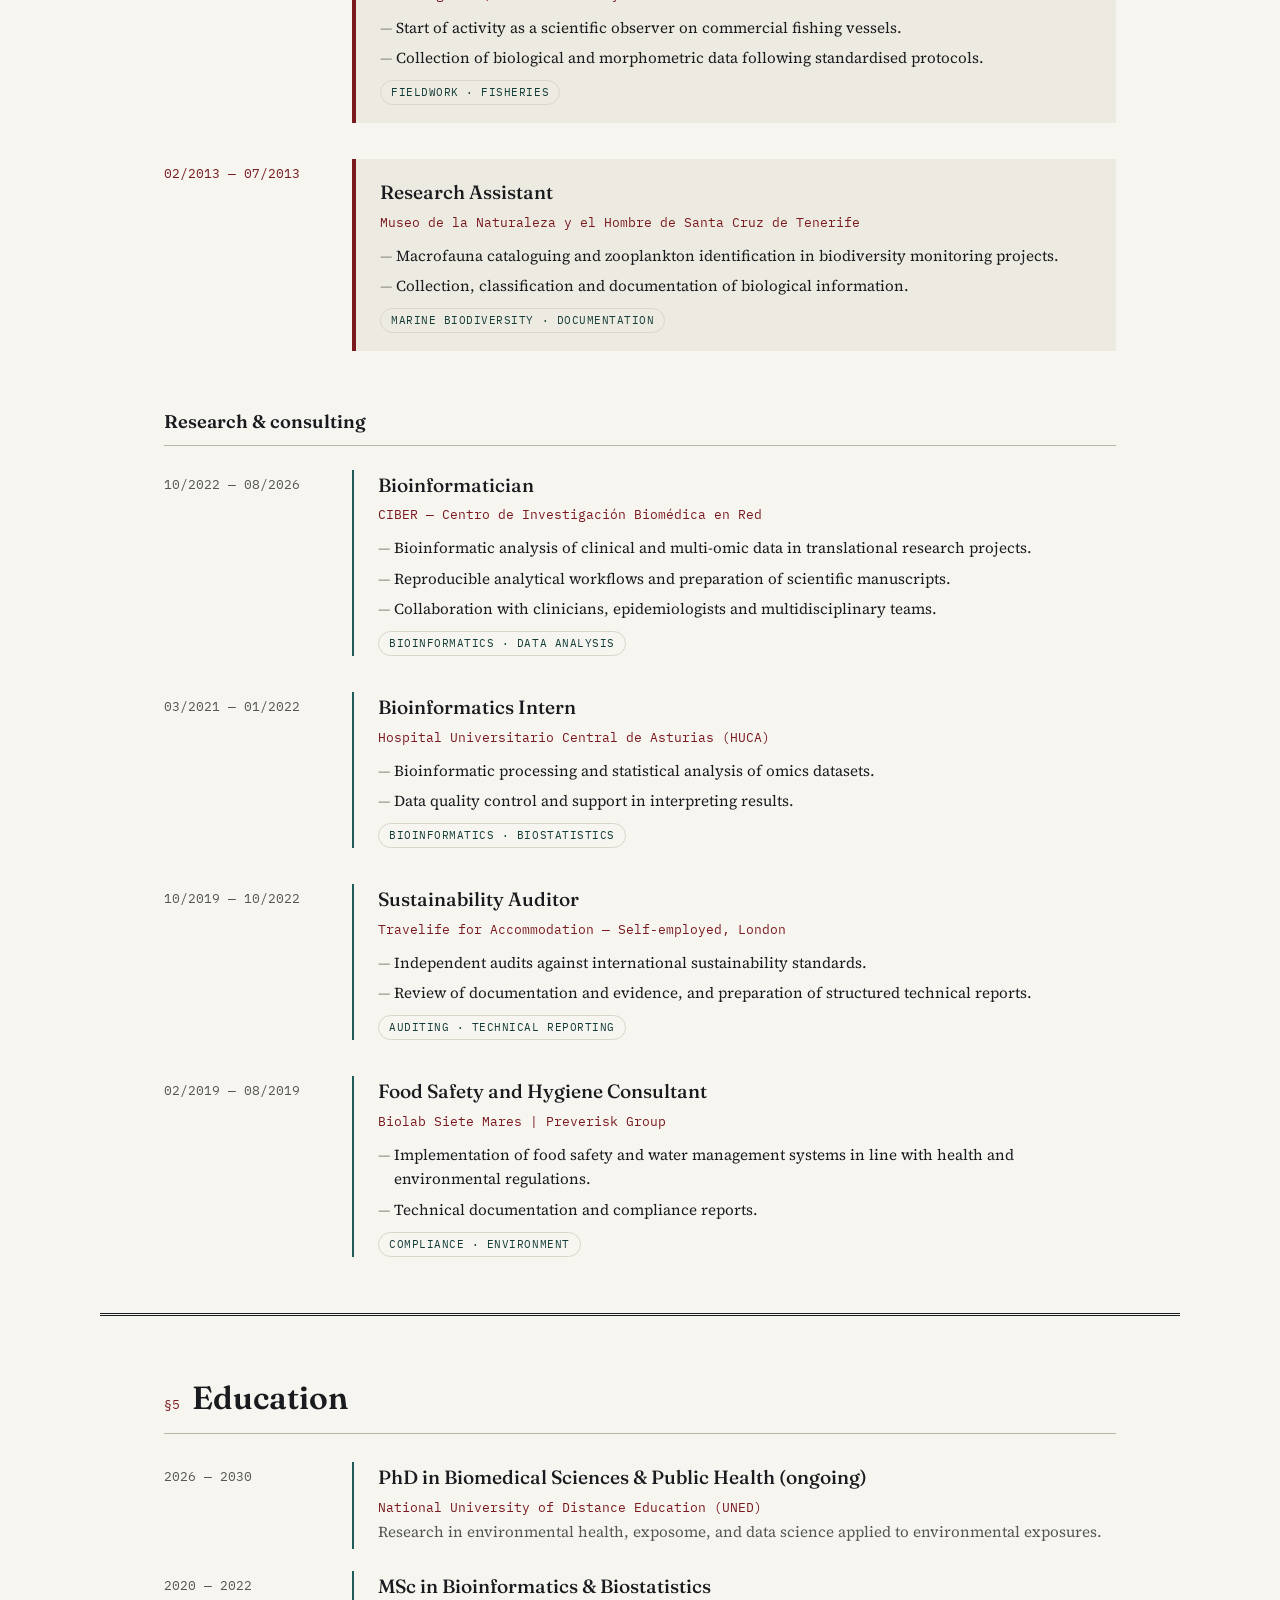
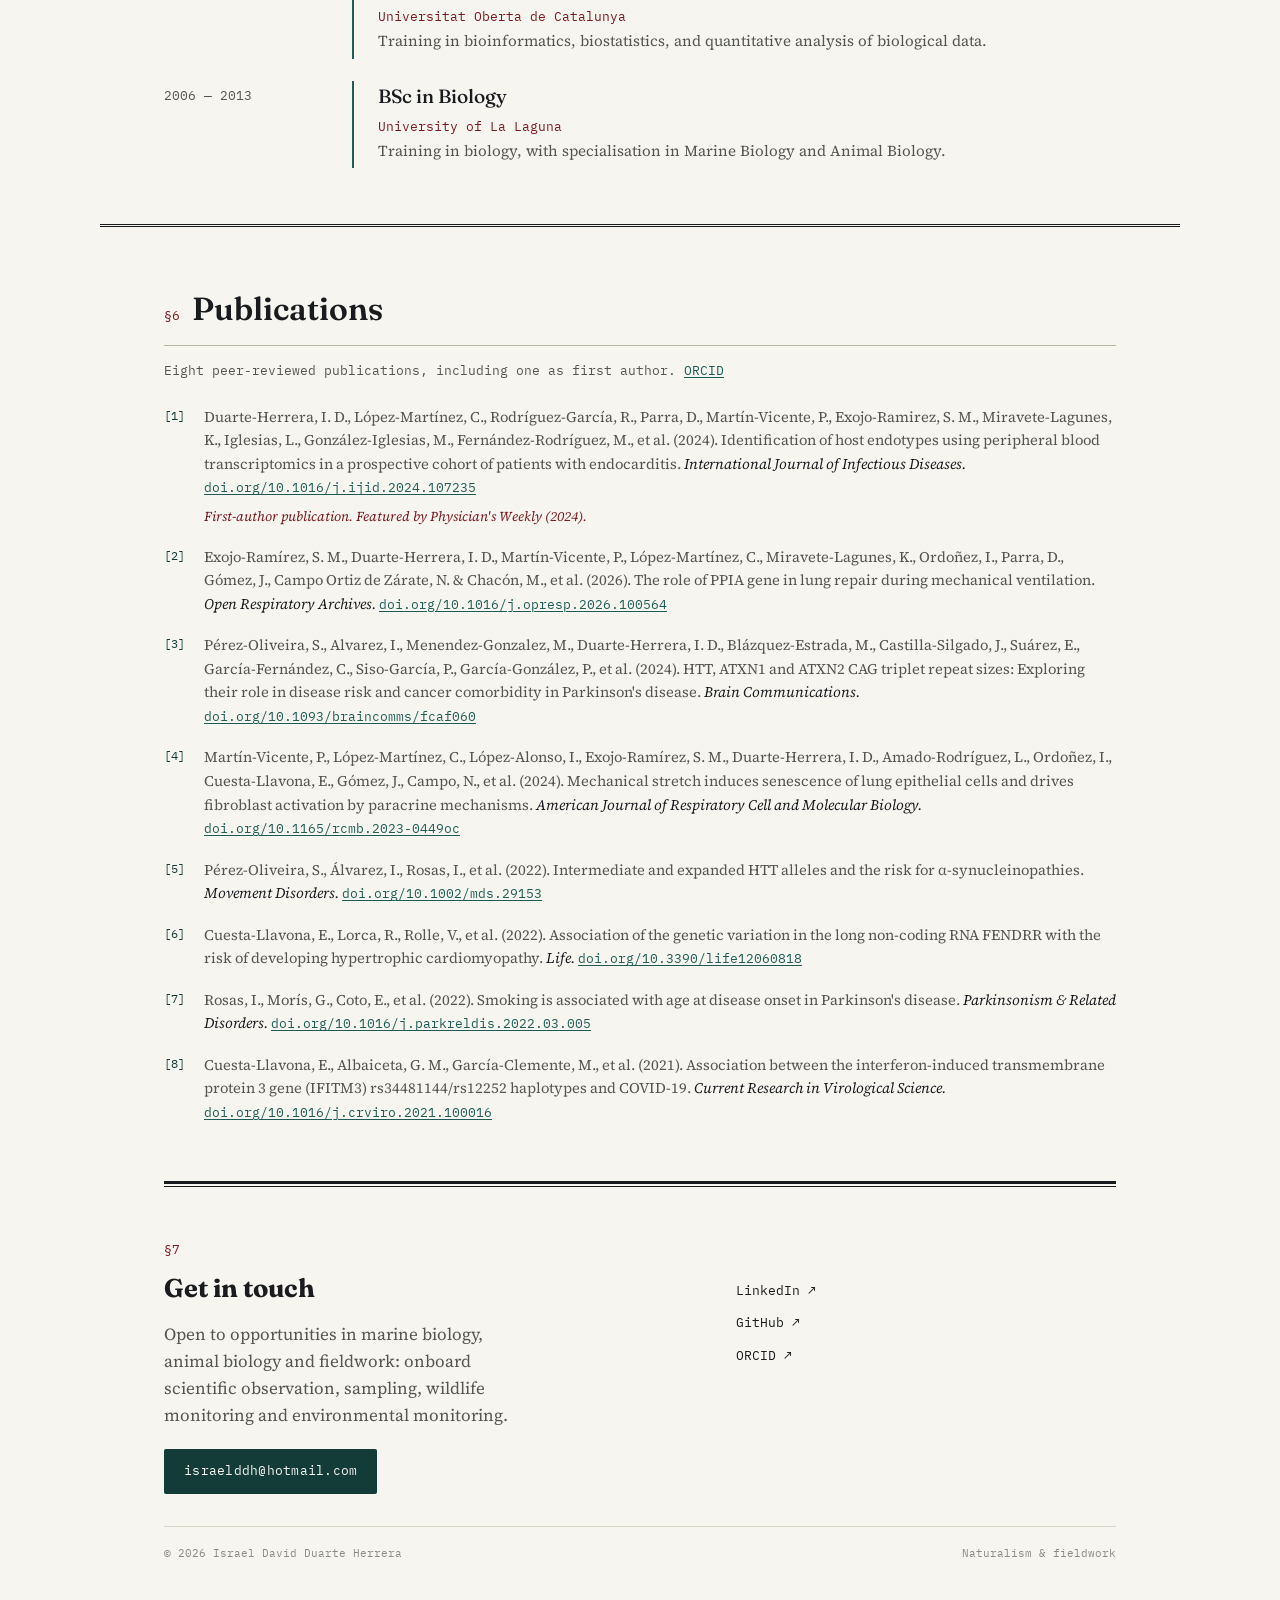
==== commit 11485f41: "Actualiza la web personal" ====
--- a/index.html
+++ b/index.html
@@ -152,17 +152,17 @@
         <p class="hero__role">
 
           <span data-lang="es">
-            Meteorología y Climatología
+            Biología marina y pesquera
             <span class="hero__dot">·</span>
-            Biología marina y pesquera
+            Sostenibilidad
             <span class="hero__dot">·</span>
             Trabajo de campo
           </span>
 
           <span data-lang="en">
-            Meteorology & Climatology
+            Biología marina y pesquera
             <span class="hero__dot">·</span>
-            Marine & Fisheries Biology
+            Sustainability 
             <span class="hero__dot">·</span>
             Fieldwork
           </span>
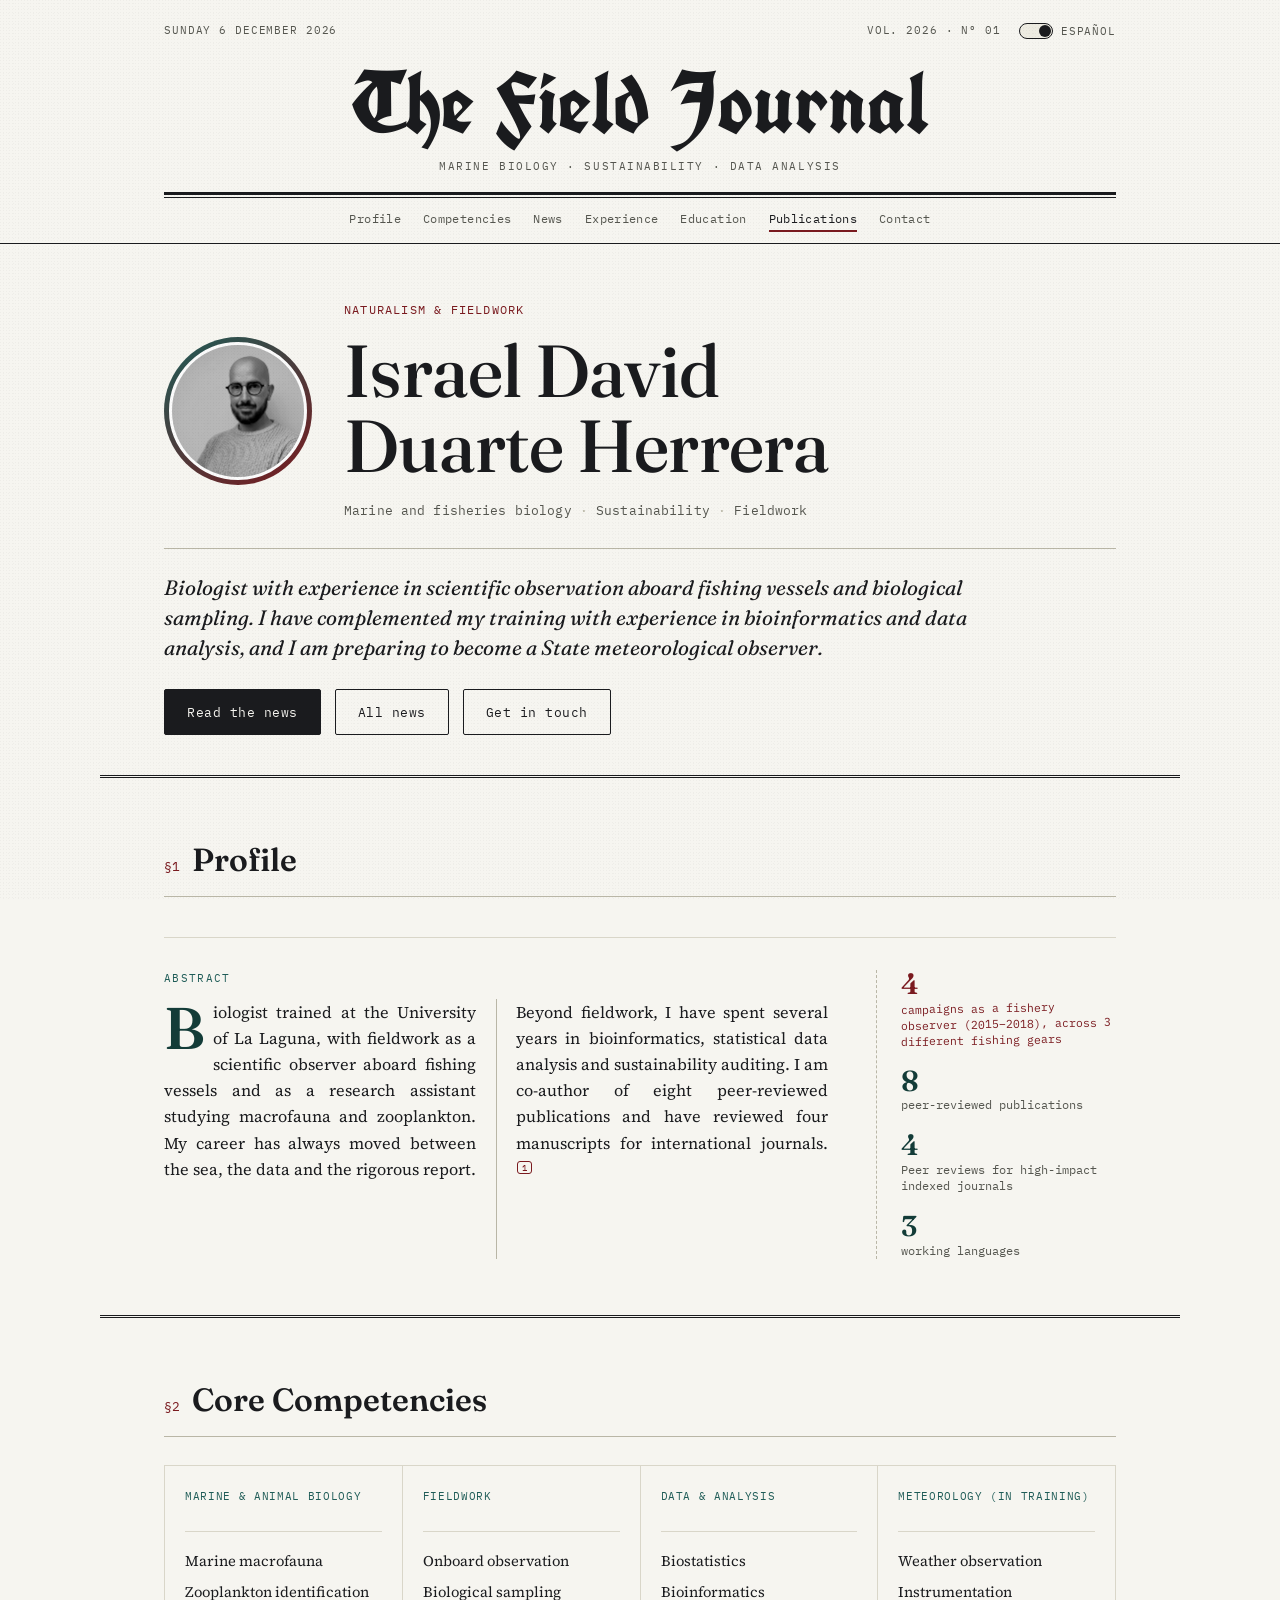
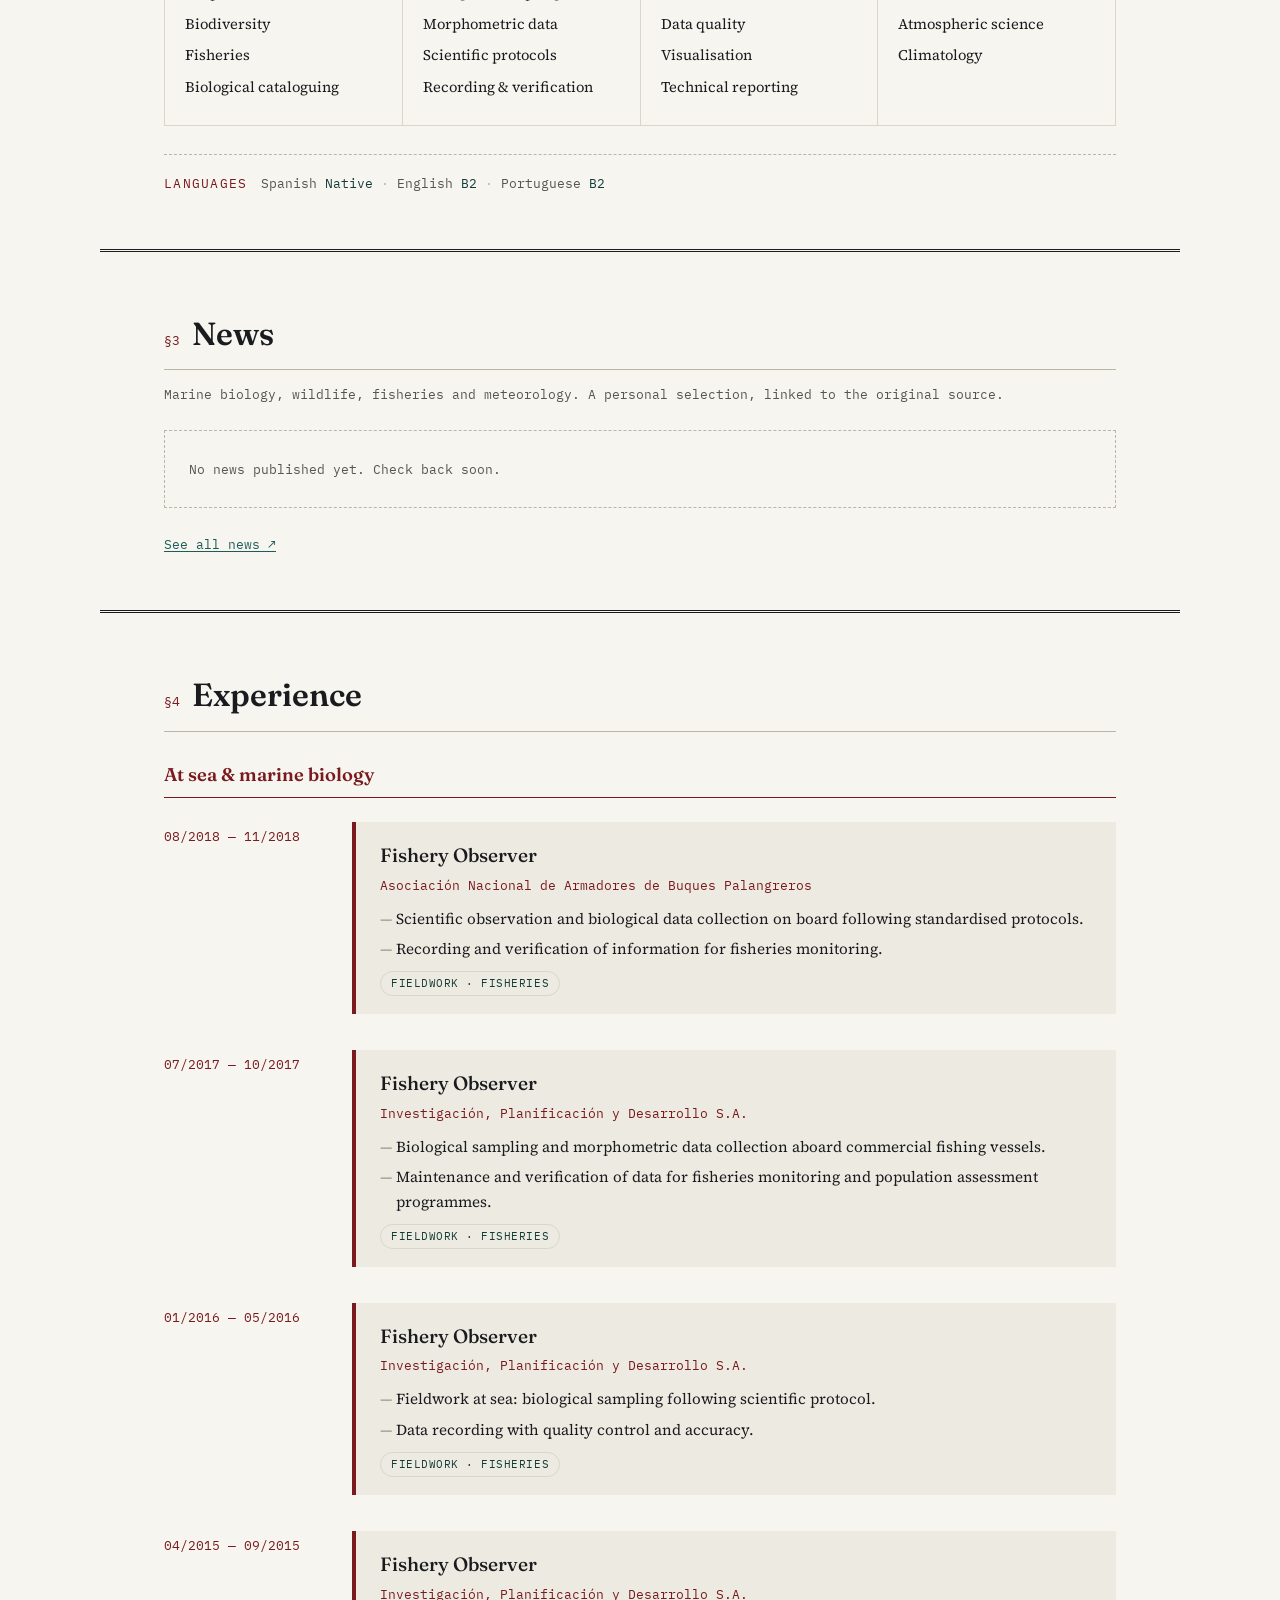
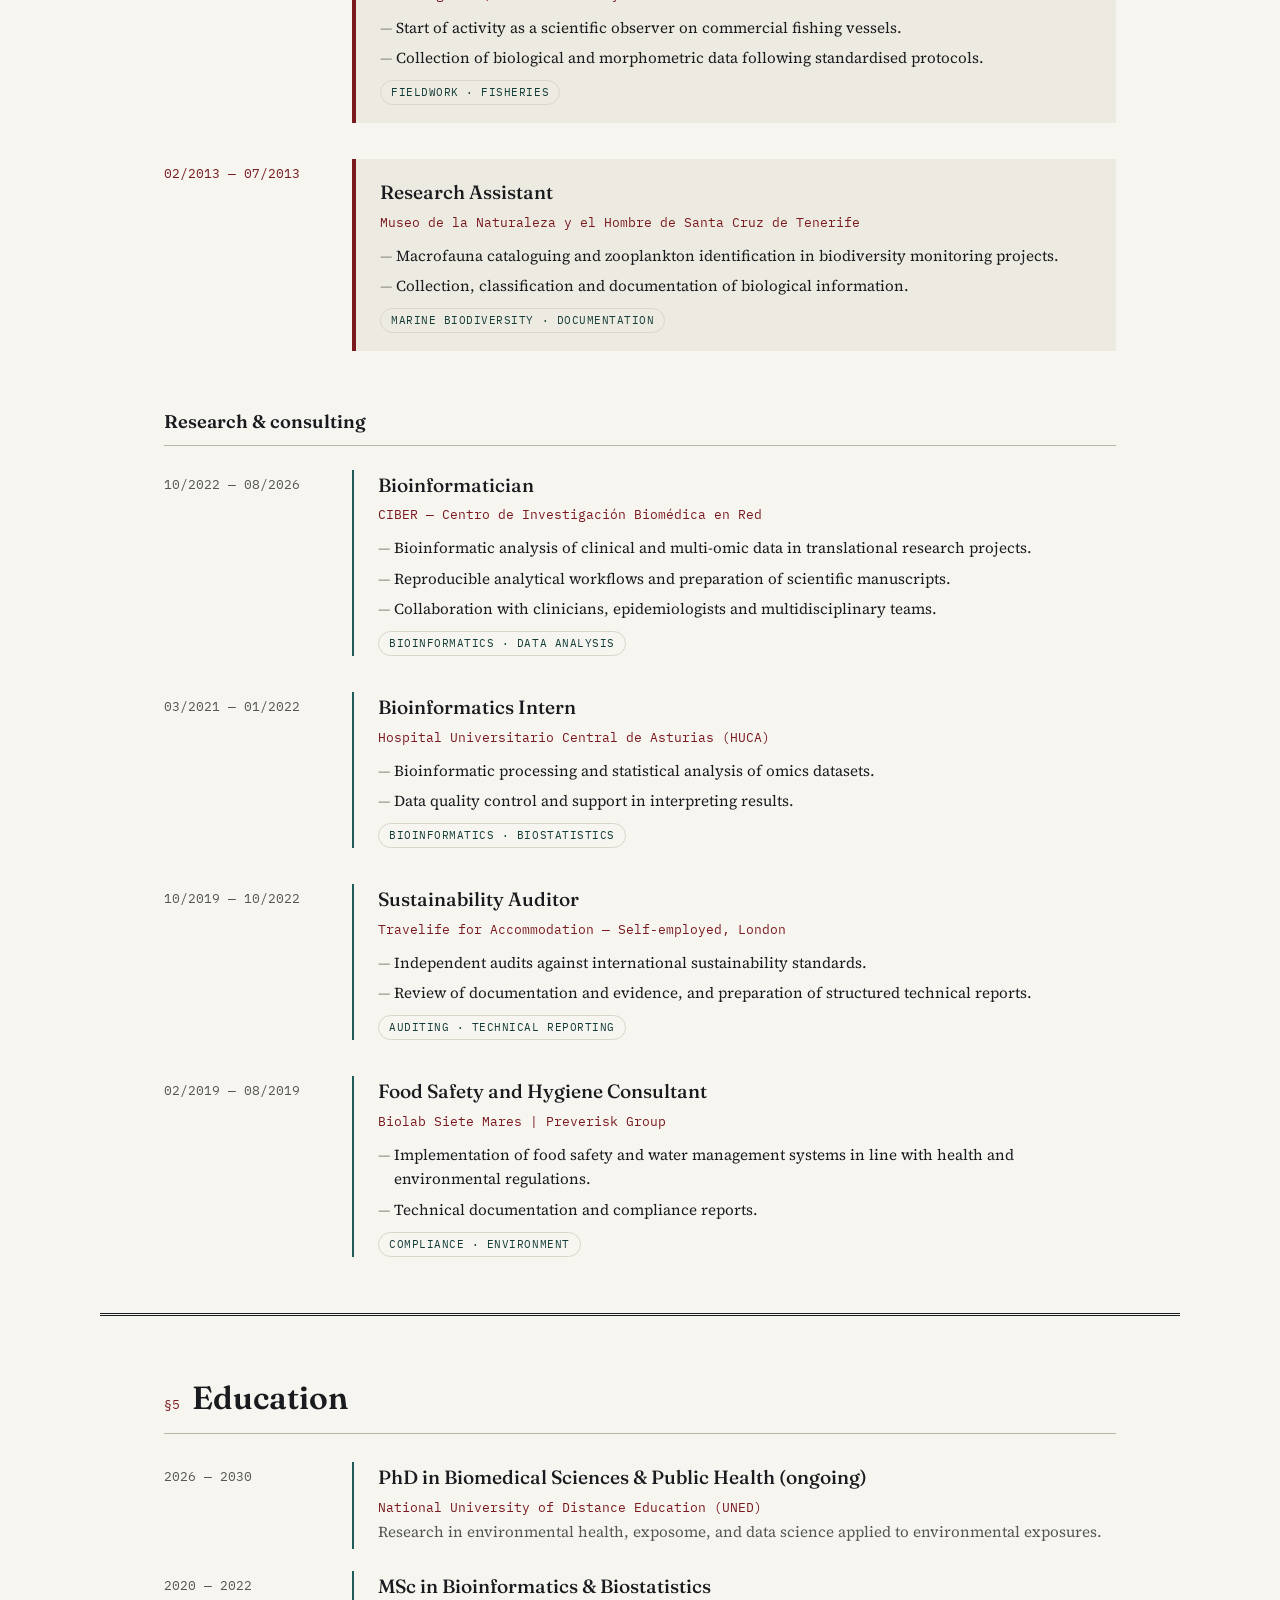
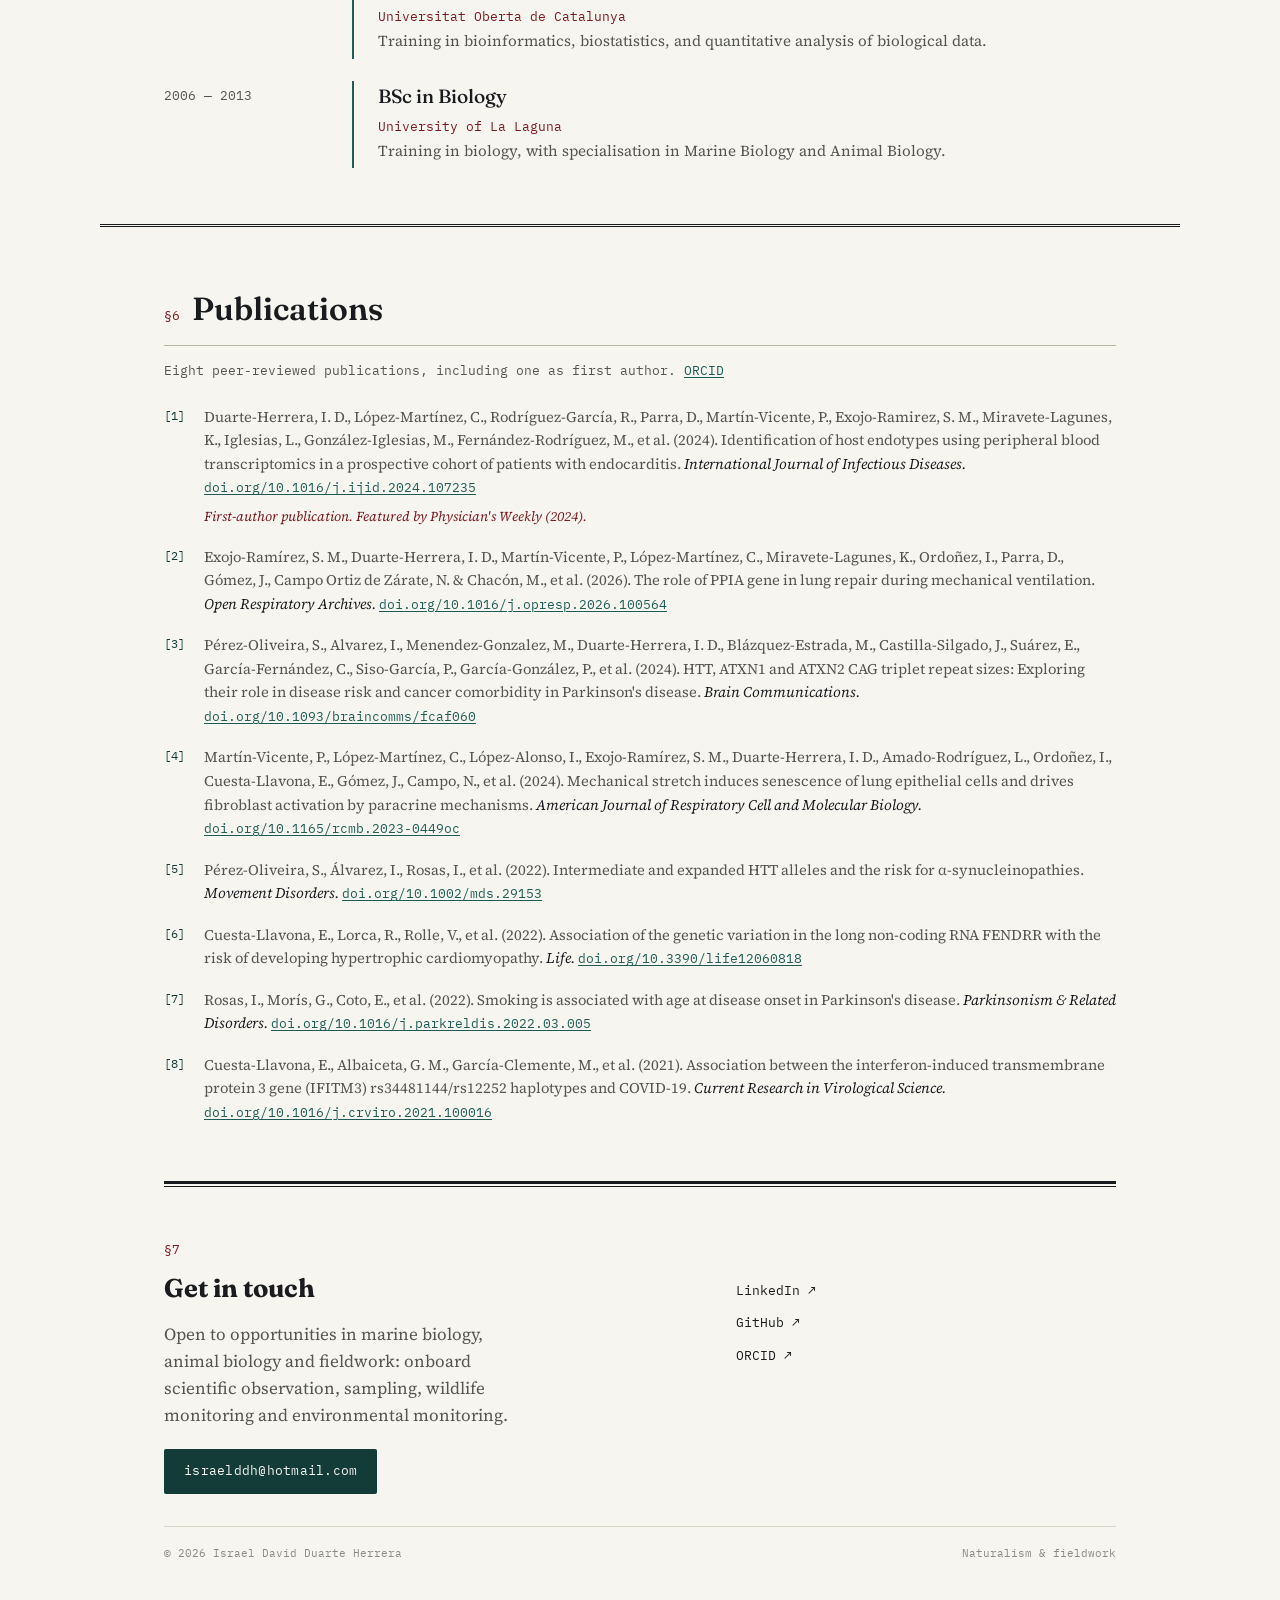
==== commit b855a298: "Actualiza la web personal" ====
--- a/index.html
+++ b/index.html
@@ -160,7 +160,7 @@
           </span>
 
           <span data-lang="en">
-            Biología marina y pesquera
+            Marine and fisheries biology
             <span class="hero__dot">·</span>
             Sustainability 
             <span class="hero__dot">·</span>
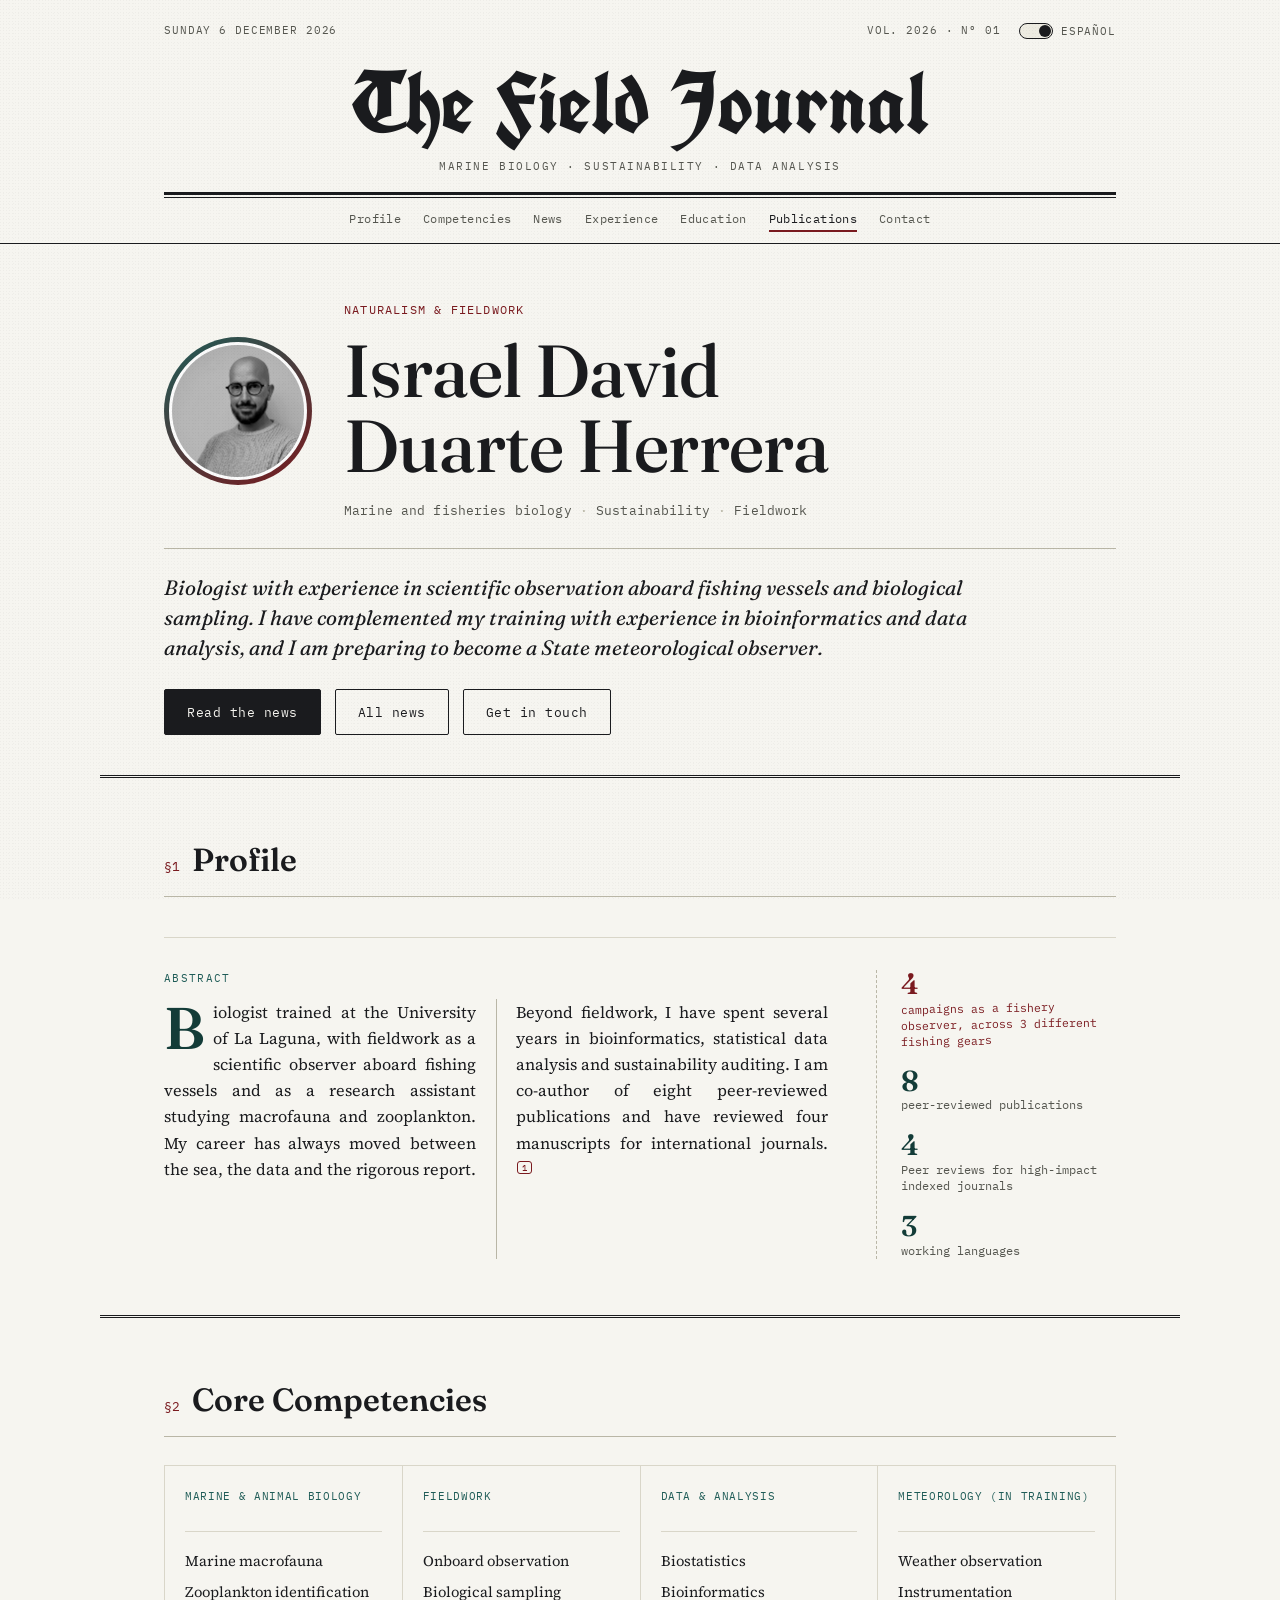
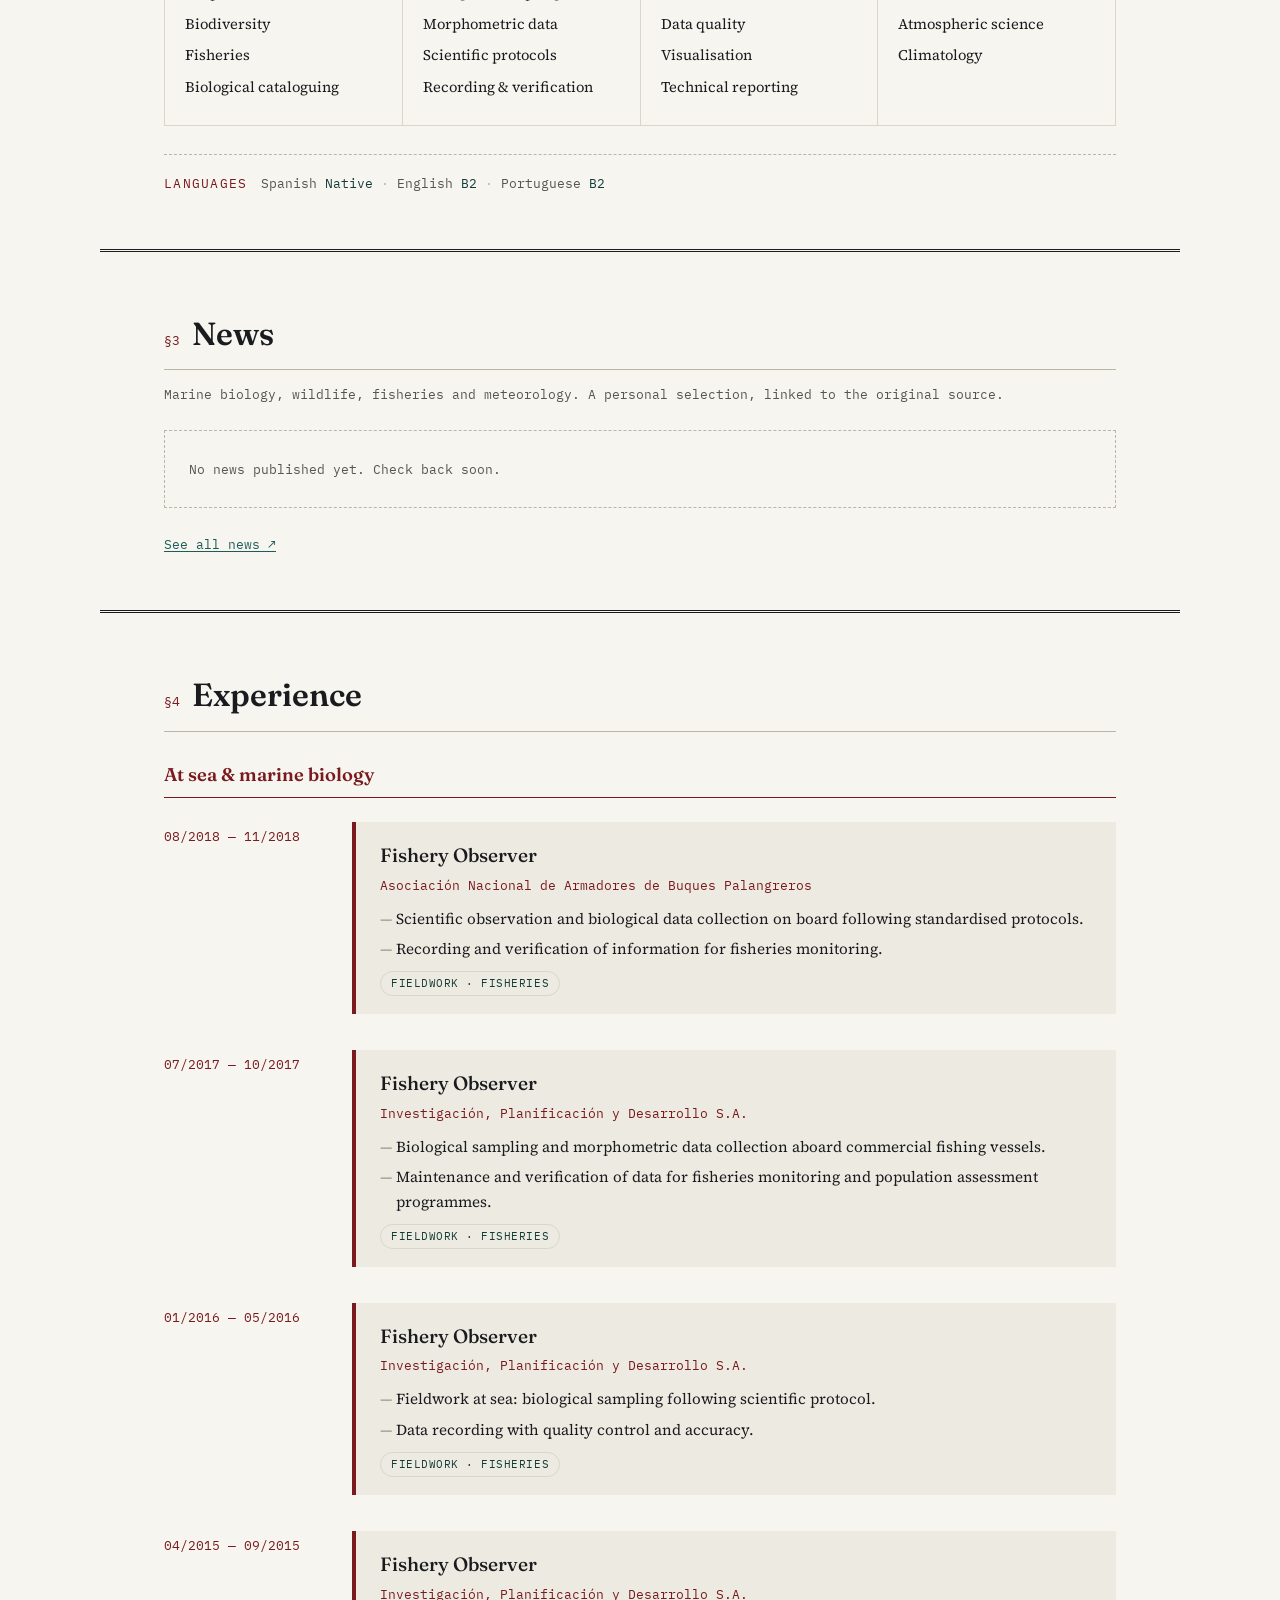
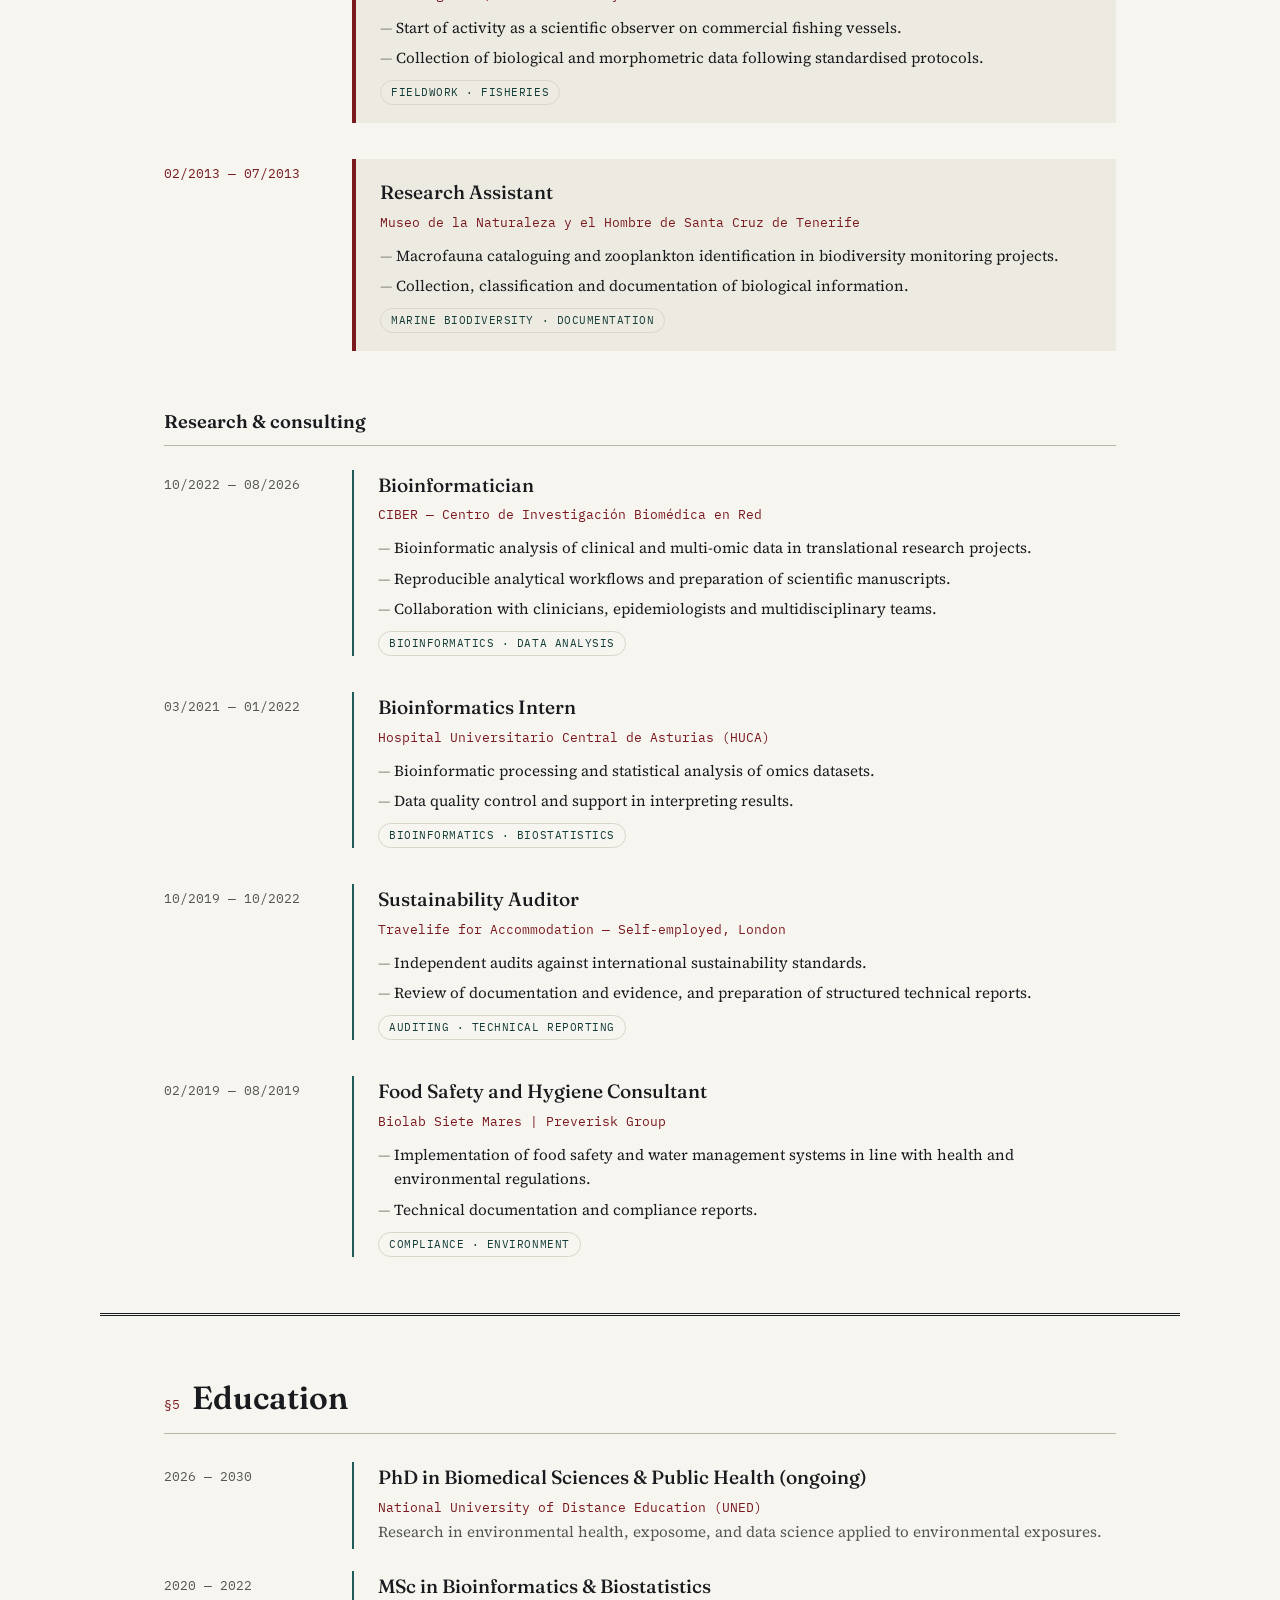
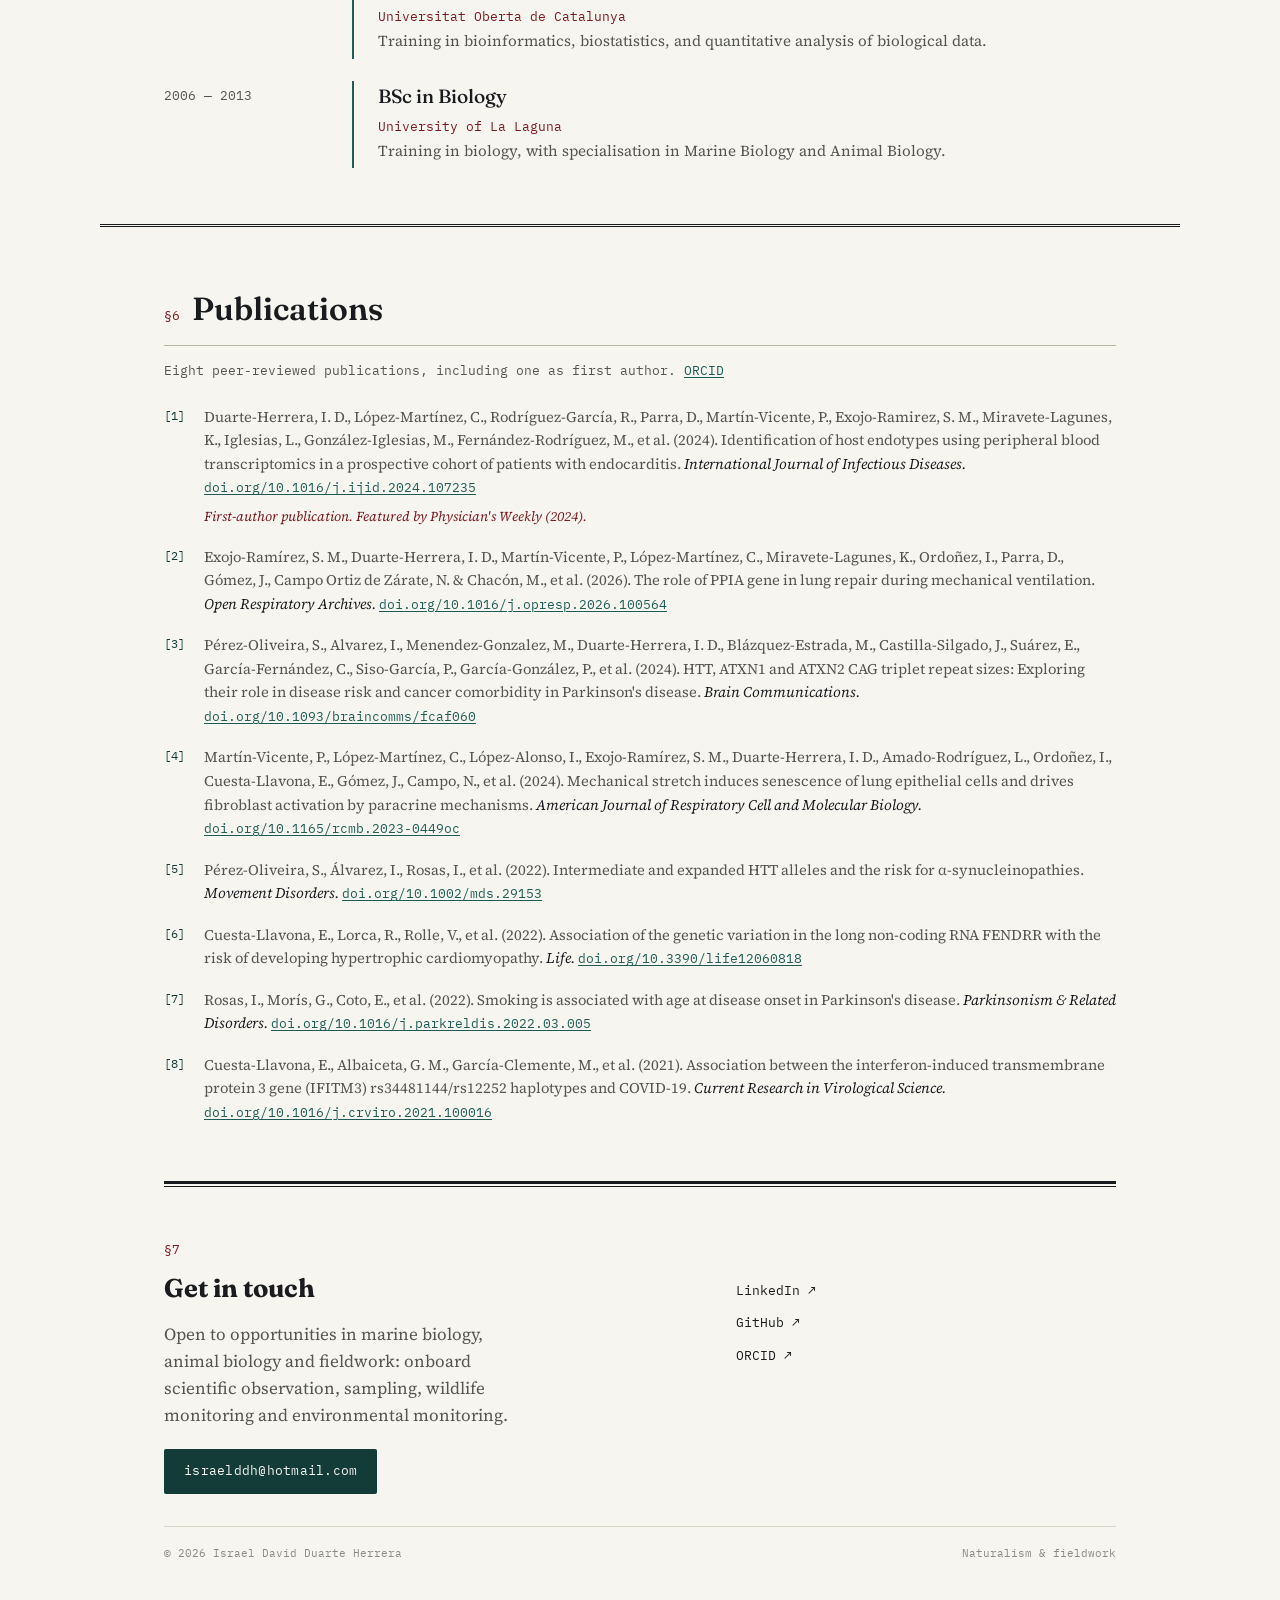
==== commit 9e153a9a: "Actualizar web personal" ====
--- a/index.html
+++ b/index.html
@@ -254,11 +254,11 @@
 
         <span class="marginnote__label">
           <span data-lang="es">
-            campañas como observador pesquero (2015–2018), en 3 artes de pesca distintas
+            campañas como observador pesquero, en 3 artes de pesca distintas
           </span>
 
           <span data-lang="en">
-            campaigns as a fishery observer (2015–2018), across 3 different fishing gears
+            campaigns as a fishery observer, across 3 different fishing gears
           </span>
         </span>
 
